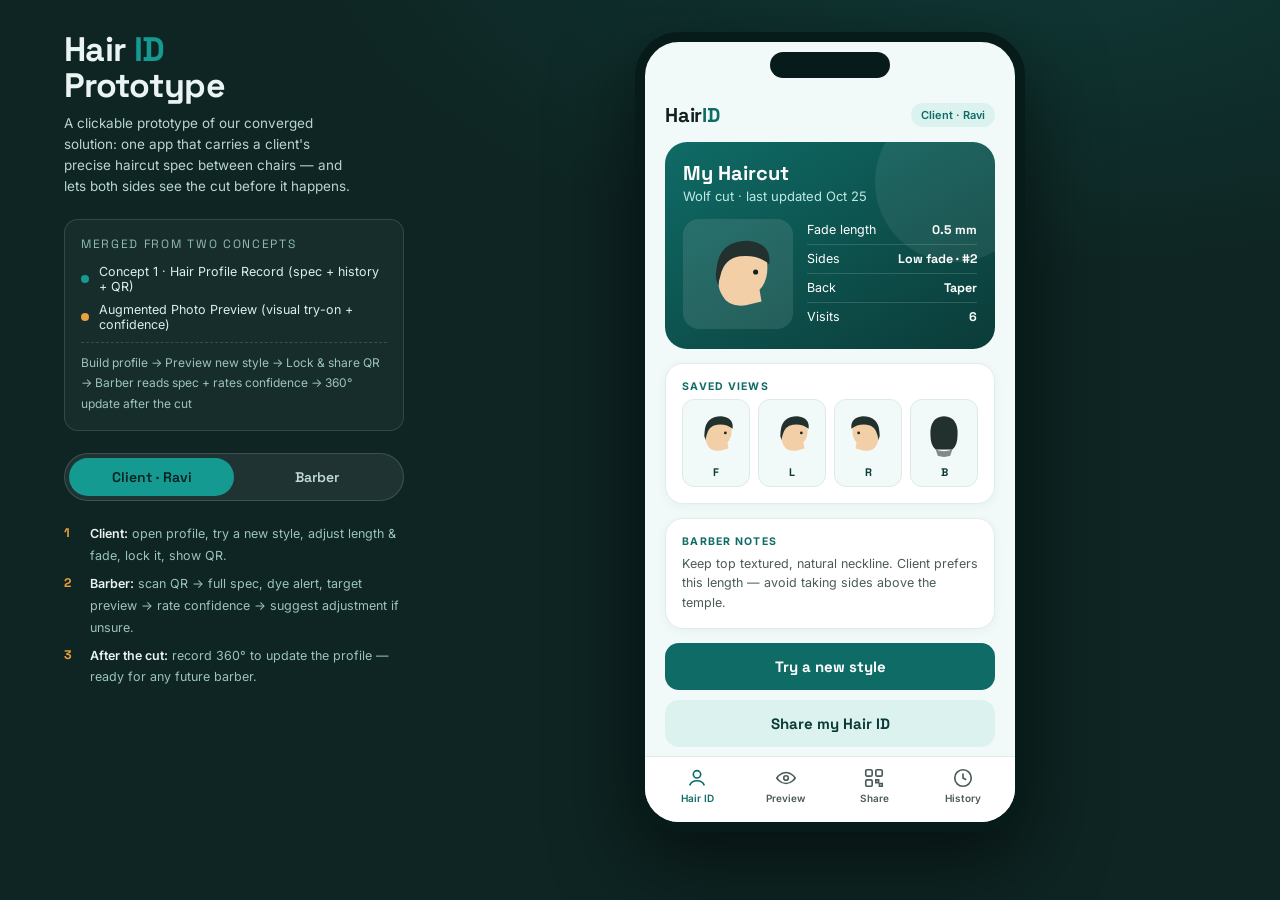
==== index.html @ 3357a139 "Rename hair-id-prototype.html to index.html" ====
<!DOCTYPE html>
<html lang="en">
<head>
<meta charset="UTF-8">
<meta name="viewport" content="width=device-width, initial-scale=1.0">
<title>Hair ID — Clickable Prototype</title>
<link rel="preconnect" href="https://fonts.googleapis.com">
<link href="https://fonts.googleapis.com/css2?family=Space+Grotesk:wght@400;500;600;700&family=Inter:wght@400;500;600;700&display=swap" rel="stylesheet">
<link rel="stylesheet" href="styles.css">
</head>
<body>
<div class="shell">

  <!-- ================= demo side panel ================= -->
  <aside class="side">
    <h1>Hair <span class="id">ID</span><br>Prototype</h1>
    <p class="sub">A clickable prototype of our converged solution: one app that carries a client's precise haircut spec between chairs — and lets both sides see the cut before it happens.</p>

    <div class="merge-map">
      <div class="mm-title">Merged from two concepts</div>
      <div class="mm-row mm-c1"><span class="mm-dot"></span>Concept 1 · Hair Profile Record (spec + history + QR)</div>
      <div class="mm-row mm-ar"><span class="mm-dot"></span>Augmented Photo Preview (visual try-on + confidence)</div>
      <div class="mm-flow">Build profile → Preview new style → Lock &amp; share QR → Barber reads spec + rates confidence → 360° update after the cut</div>
    </div>

    <div class="role-switch" role="tablist" aria-label="Choose role">
      <button id="roleClient" class="active" onclick="setRole('client')">Client · Ravi</button>
      <button id="roleBarber" onclick="setRole('barber')">Barber</button>
    </div>

    <div class="script">
      <div class="step"><span class="n">1</span><span><b>Client:</b> open profile, try a new style, adjust length &amp; fade, lock it, show QR.</span></div>
      <div class="step"><span class="n">2</span><span><b>Barber:</b> scan QR → full spec, dye alert, target preview → rate confidence → suggest adjustment if unsure.</span></div>
      <div class="step"><span class="n">3</span><span><b>After the cut:</b> record 360° to update the profile — ready for any future barber.</span></div>
    </div>
  </aside>

  <!-- ================= phone ================= -->
  <div class="phone-wrap">
    <div class="phone">
      <div class="notch"></div>
      <div class="statusbar"></div>

      <div class="screens">

        <!-- ============ CLIENT · HOME ============ -->
        <section class="screen on" id="sc-home">
          <div class="apphead"><div class="logo">Hair<span>ID</span></div><div class="who">Client · Ravi</div></div>

          <div class="hero">
            <div class="name">My Haircut</div>
            <div class="cutname">Wolf cut · last updated Oct 25</div>
            <div class="heromain">
              <div class="headbox" id="heroHead"></div>
              <div class="stats">
                <div class="stat"><span>Fade length</span><b>0.5 mm</b></div>
                <div class="stat"><span>Sides</span><b>Low fade · #2</b></div>
                <div class="stat"><span>Back</span><b>Taper</b></div>
                <div class="stat"><span>Visits</span><b>6</b></div>
              </div>
            </div>
          </div>

          <div class="card">
            <div class="eyebrow">Saved views</div>
            <div class="views" id="homeViews"></div>
          </div>

          <div class="card">
            <div class="eyebrow">Barber notes</div>
            <p class="muted">Keep top textured, natural neckline. Client prefers this length — avoid taking sides above the temple.</p>
          </div>

          <button class="btn primary" onclick="go('sc-styles')">Try a new style</button>
          <div style="height:10px"></div>
          <button class="btn ghost" onclick="go('sc-share')">Share my Hair ID</button>
        </section>

        <!-- ============ CLIENT · STYLE PICKER ============ -->
        <section class="screen" id="sc-styles">
          <div class="backline"><button onclick="go('sc-home')">‹ Back</button><span class="title">Pick a style to preview</span></div>
          <p class="muted" style="margin-bottom:12px">The preview maps the style onto your saved head profile — not a stock photo.</p>
          <div class="seg" id="catSeg" style="margin-bottom:12px">
            <button class="active" data-v="men" onclick="setCat(this)">Men's</button>
            <button data-v="women" onclick="setCat(this)">Women's</button>
          </div>
          <div class="stylegrid" id="styleGrid"></div>
          <div style="height:14px"></div>
          <button class="btn primary" onclick="go('sc-preview')">Preview on my profile</button>
        </section>

        <!-- ============ CLIENT · PREVIEW (AR concept, simulated) ============ -->
        <section class="screen" id="sc-preview">
          <div class="backline"><button onclick="go('sc-styles')">‹ Styles</button><span class="title">Preview &amp; adjust</span></div>

          <div class="previewbox">
            <div id="previewFace"></div>
            <div class="pv-label" id="pvLabel">Textured crop · top 6 cm · low fade · guard #2</div>
          </div>

          <div class="card">
            <div class="slider-row">
              <label><span id="topLabel">Top length</span> <output id="topOut">6 cm</output></label>
              <input type="range" id="topLen" min="2" max="10" value="6" step="1" oninput="updatePreview()">
            </div>
            <div class="slider-row" id="fadeRow">
              <label>Fade height</label>
              <div class="seg" id="fadeSeg">
                <button class="active" data-v="low" onclick="setFade(this)">Low</button>
                <button data-v="mid" onclick="setFade(this)">Mid</button>
                <button data-v="high" onclick="setFade(this)">High</button>
              </div>
            </div>
            <div class="slider-row" id="guardWrap" style="margin-bottom:2px">
              <label>Clipper guard (sides)</label>
              <div class="guards" id="guardRow">
                <button data-v="0.5" onclick="setGuard(this)">#0.5<small>1.5 mm</small></button>
                <button data-v="1" onclick="setGuard(this)">#1<small>3 mm</small></button>
                <button class="active" data-v="2" onclick="setGuard(this)">#2<small>6 mm</small></button>
                <button data-v="3" onclick="setGuard(this)">#3<small>10 mm</small></button>
                <button data-v="4" onclick="setGuard(this)">#4<small>13 mm</small></button>
              </div>
            </div>
            <div class="slider-row" id="layersRow" style="display:none;margin-bottom:2px">
              <label>Layering</label>
              <div class="seg" id="layerSeg">
                <button class="active" data-v="soft" onclick="setLayers(this)">Soft</button>
                <button data-v="medium" onclick="setLayers(this)">Medium</button>
                <button data-v="choppy" onclick="setLayers(this)">Choppy</button>
              </div>
            </div>
          </div>

          <button class="btn primary" onclick="lockLook()">Lock this look &amp; share</button>
        </section>

        <!-- ============ CLIENT · SHARE / QR ============ -->
        <section class="screen" id="sc-share">
          <div class="backline"><button onclick="go('sc-home')">‹ Home</button><span class="title">Share with your barber</span></div>

          <div class="qrbox">
            <div id="qrHolder"></div>
            <div class="linkpill">hairid.app/r/ravi-2049 · Copy link</div>
          </div>

          <div class="card">
            <div class="eyebrow">What the barber will see</div>
            <div class="chips" id="shareChips"></div>
          </div>

          <div class="alert">
            <div class="ic">!</div>
            <p><b>Dye history travels with the spec</b>Dark blue dye on Oct 10 — flagged automatically so any new barber sees it.</p>
          </div>

          <button class="btn ghost" onclick="setRole('barber');toast('Switched to barber view — scan the code')">Hand the phone to the barber →</button>
        </section>

        <!-- ============ CLIENT · HISTORY ============ -->
        <section class="screen" id="sc-history">
          <div class="apphead"><div class="logo">Hair<span>ID</span></div><div class="who">History</div></div>

          <div class="tl-item" id="newEntry" style="display:none">
            <div class="tl-rail"><div class="tl-dot"></div><div class="tl-line"></div></div>
            <div class="tl-card">
              <div class="tl-date">Today</div>
              <h4>Textured crop · 360° scan saved</h4>
              <p class="muted">Recorded by barber. Front / side / back captured. Spec updated to match the finished cut.</p>
            </div>
          </div>

          <div class="tl-item">
            <div class="tl-rail"><div class="tl-dot"></div><div class="tl-line"></div></div>
            <div class="tl-card">
              <div class="tl-date">Oct 25</div>
              <h4>Haircut · Wolf cut</h4>
              <p class="muted">L / R / B / F photos saved. Comment: customer prefers this length. Keep top textured.</p>
            </div>
          </div>

          <div class="tl-item">
            <div class="tl-rail"><div class="tl-dot dye"></div><div class="tl-line"></div></div>
            <div class="tl-card">
              <div class="tl-date">Oct 10</div>
              <h4>Dye · Dark blue</h4>
              <p class="muted">Note: possible stiff hair. Auto-flagged for future colour services.</p>
            </div>
          </div>

          <div class="tl-item">
            <div class="tl-rail"><div class="tl-dot"></div></div>
            <div class="tl-card">
              <div class="tl-date">Sep 12</div>
              <h4>Haircut · Low fade</h4>
              <p class="muted">Guard #1 sides, taper back, natural line.</p>
            </div>
          </div>
        </section>

        <!-- ============ BARBER · SCAN ============ -->
        <section class="screen" id="sc-scan">
          <div class="apphead"><div class="logo">Hair<span>ID</span></div><div class="who">Barber</div></div>

          <div class="scanframe">
            <div class="scan-target"><i></i><div class="scanline"></div></div>
          </div>
          <p class="muted" style="text-align:center;margin-bottom:14px">Point the camera at the client's Hair ID code.<br>No account needed — the spec opens instantly.</p>
          <button class="btn primary" onclick="go('sc-spec');toast('Ravi\'s Hair ID loaded')">Simulate scan · load Ravi's code</button>
        </section>

        <!-- ============ BARBER · CLIENT SPEC ============ -->
        <section class="screen" id="sc-spec">
          <div class="backline"><button onclick="go('sc-scan')">‹ Scan</button><span class="title">Ravi · requested look</span></div>

          <div class="alert red">
            <div class="ic">!</div>
            <p><b>Dye alert · Oct 10</b>Dark blue dye — possible stiff hair. Check condition before any colour work.</p>
          </div>

          <div class="card">
            <div class="eyebrow">Target preview · locked by client</div>
            <div style="text-align:center"><div id="barberFace"></div></div>
            <div class="pv-label" id="barberLabel" style="text-align:center"></div>
          </div>

          <div class="card">
            <div class="eyebrow">Spec sheet</div>
            <div class="chips" id="specChips"></div>
          </div>

          <div class="card">
            <div class="eyebrow">Reference views</div>
            <div class="views" id="barberViews"></div>
          </div>

          <div class="card">
            <h3>Can you replicate this?</h3>
            <div class="conf">
              <button class="hi" onclick="setConf(this,'hi')">High<small>Cut as specced</small></button>
              <button class="md" onclick="setConf(this,'md')">Medium<small>Small tweak</small></button>
              <button class="lo" onclick="setConf(this,'lo')">Low<small>Needs a rethink</small></button>
            </div>
            <div id="adjustCard" style="margin-top:12px">
              <div class="alert" style="margin-bottom:10px">
                <div class="ic">↺</div>
                <p><b>Suggest an adjustment</b><span id="adjustText">Hair density at the crown won't hold 6 cm textured — suggest 5 cm and mid fade instead.</span></p>
              </div>
              <button class="btn warn" onclick="toast('Adjusted preview sent to Ravi ✓')">Send adjusted preview to client</button>
            </div>
          </div>

          <button class="btn primary" onclick="go('sc-update')">Cut done → update profile</button>
        </section>

        <!-- ============ BARBER · 360 UPDATE ============ -->
        <section class="screen" id="sc-update">
          <div class="backline"><button onclick="go('sc-spec')">‹ Spec</button><span class="title">Update Ravi's Hair ID</span></div>

          <div class="card">
            <div class="ringwrap" id="ringwrap">
              <div class="ring">
                <svg viewBox="0 0 120 120" width="170" height="170" aria-hidden="true">
                  <circle cx="60" cy="60" r="52" fill="none" stroke="#E2ECEA" stroke-width="10"/>
                  <circle id="ringArc" cx="60" cy="60" r="52" fill="none" stroke="#159A92" stroke-width="10"
                          stroke-linecap="round" stroke-dasharray="326.7" stroke-dashoffset="326.7"/>
                </svg>
                <div class="pct"><span id="pctNum">0%</span><small id="pctLabel">Ready</small></div>
              </div>
              <p class="muted" style="text-align:center;margin-top:10px">Walk slowly around the chair.<br>Front · sides · back are captured automatically.</p>
            </div>
            <div class="success" id="scanDone">
              <div class="ok">✓</div>
              <h3>Profile updated</h3>
              <p class="muted">Textured crop · 360° views saved.<br>Every future barber can recreate this cut with minimal explanation.</p>
            </div>
          </div>

          <button class="btn primary" id="recBtn" onclick="record360()">Record 360° scan</button>
          <div style="height:10px"></div>
          <button class="btn ghost" id="finishBtn" style="display:none" onclick="finishVisit()">Finish — show client's updated history</button>
        </section>

      </div><!-- /screens -->

      <div class="toast" id="toast"></div>

      <!-- bottom nav -->
      <nav class="nav" id="navClient">
        <button class="active" data-s="sc-home" onclick="nav(this)">
          <svg viewBox="0 0 24 24" fill="none" stroke="#4A5B59" stroke-width="1.8"><circle cx="12" cy="8" r="4"/><path d="M4 20c1.5-3.5 4.5-5 8-5s6.5 1.5 8 5"/></svg>
          Hair ID</button>
        <button data-s="sc-preview" onclick="nav(this)">
          <svg viewBox="0 0 24 24" fill="none" stroke="#4A5B59" stroke-width="1.8"><path d="M2 12s3.5-6 10-6 10 6 10 6-3.5 6-10 6-10-6-10-6z"/><circle cx="12" cy="12" r="2.5"/></svg>
          Preview</button>
        <button data-s="sc-share" onclick="nav(this)">
          <svg viewBox="0 0 24 24" fill="none" stroke="#4A5B59" stroke-width="1.8"><rect x="3" y="3" width="7" height="7" rx="1.5"/><rect x="14" y="3" width="7" height="7" rx="1.5"/><rect x="3" y="14" width="7" height="7" rx="1.5"/><path d="M14 14h3v3h-3zM18 18h3v3h-3z"/></svg>
          Share</button>
        <button data-s="sc-history" onclick="nav(this)">
          <svg viewBox="0 0 24 24" fill="none" stroke="#4A5B59" stroke-width="1.8"><circle cx="12" cy="12" r="9"/><path d="M12 7v5l3.5 2"/></svg>
          History</button>
      </nav>
      <nav class="nav" id="navBarber" style="display:none">
        <button class="active" data-s="sc-scan" onclick="nav(this)">
          <svg viewBox="0 0 24 24" fill="none" stroke="#4A5B59" stroke-width="1.8"><path d="M3 8V5a2 2 0 0 1 2-2h3M16 3h3a2 2 0 0 1 2 2v3M21 16v3a2 2 0 0 1-2 2h-3M8 21H5a2 2 0 0 1-2-2v-3"/><path d="M4 12h16"/></svg>
          Scan</button>
        <button data-s="sc-spec" onclick="nav(this)">
          <svg viewBox="0 0 24 24" fill="none" stroke="#4A5B59" stroke-width="1.8"><rect x="4" y="3" width="16" height="18" rx="2"/><path d="M8 8h8M8 12h8M8 16h5"/></svg>
          Client spec</button>
        <button data-s="sc-update" onclick="nav(this)">
          <svg viewBox="0 0 24 24" fill="none" stroke="#4A5B59" stroke-width="1.8"><path d="M21 12a9 9 0 1 1-3-6.7"/><path d="M21 3v5h-5"/></svg>
          360° update</button>
      </nav>

    </div>
  </div>
</div>

<script>
/* ================= state ================= */
const state = {
  role:'client',
  cat:'men',
  style:'crop',
  topLen:6,
  fade:'low',
  guard:'2',
  layers:'soft',
  locked:false
};

const STYLES = [
  {id:'crop',   name:'Textured crop', sub:'Short + choppy top', cat:'men'},
  {id:'wolf',   name:'Wolf cut',      sub:'Current style',      cat:'men'},
  {id:'fade',   name:'Skin fade',     sub:'Tight sides',        cat:'men'},
  {id:'curtain',name:'Curtain',       sub:'Middle part',        cat:'men'},
  {id:'pixie',  name:'Pixie',         sub:'Cropped + wispy',    cat:'women'},
  {id:'bob',    name:'Chin bob',      sub:'Blunt or layered',   cat:'women', long:true, def:20},
  {id:'longlayers', name:'Long layers', sub:'Past the shoulders', cat:'women', long:true, def:34},
  {id:'bangs',  name:'Curtain bangs', sub:'Bangs + length',     cat:'women', long:true, def:32},
];
const styleDef = id => STYLES.find(s=>s.id===id);

/* ================= SVG head builders ================= */
/* front-facing face with parametric hair.
   Short styles: topLen = cm on top, fade height + clipper guard on the sides.
   Long styles:  topLen = overall length in cm, layers = hem texture. */
function faceSVG({style, topLen, fade, guard, layers='soft', size=200}){
  const def = styleDef(style);
  const isLong = !!(def && def.long);
  const HAIR = '#22302E';

  /* ---------- long styles (women's, length-based) ---------- */
  let backHair='', frontHair='', topCap='';
  if(isLong){
    // 15–45 cm → hem y 150 (chin) … 228 (past shoulders)
    const hemY = 150 + (Math.min(45,Math.max(15,topLen))-15) * (228-150)/30;
    // hem edge encodes layering
    const hem =
      layers==='choppy' ? `L132 ${hemY+12} L116 ${hemY} L100 ${hemY+16} L84 ${hemY} L68 ${hemY+12} L52 ${hemY-6}` :
      layers==='medium' ? `Q124 ${hemY+10} 100 ${hemY+16} Q76 ${hemY+10} 52 ${hemY-6}` :
                          `Q100 ${hemY+18} 52 ${hemY-6}`;
    backHair = `<path d="M52 62 Q46 28 100 24 Q154 28 148 62 L148 ${hemY-6} ${hem} Z" fill="${HAIR}"/>`;
    // face-framing strands, drawn in front of the face
    const fr = Math.min(hemY-8, 210);
    frontHair = `
      <path d="M58 60 Q46 104 50 ${fr} L68 ${fr-8} Q58 118 68 68 Z" fill="${HAIR}"/>
      <path d="M142 60 Q154 104 150 ${fr} L132 ${fr-8} Q142 118 132 68 Z" fill="${HAIR}"/>`;
    if(style==='bangs'){
      topCap = `<path d="M58 72 Q54 32 100 28 Q146 32 142 72 Q138 46 100 42 Q62 46 58 72 Z" fill="${HAIR}"/>
        <path d="M80 45 Q66 56 62 80 L74 82 Q78 62 90 49 Z" fill="${HAIR}"/>
        <path d="M120 45 Q134 56 138 80 L126 82 Q122 62 110 49 Z" fill="${HAIR}"/>`;
    }else{
      // centre part (bob, long layers)
      topCap = `<path d="M56 76 Q52 32 100 28 Q148 32 144 76 Q140 48 103 44 L100 62 L97 44 Q60 48 56 76 Z" fill="${HAIR}"/>`;
    }
  }

  /* ---------- short styles (length + fade + guard) ---------- */
  let topHair='', sideBands='';
  if(!isLong){
    const s = .45 + (Math.min(10,Math.max(2,topLen))-2) * (1.15-.45)/8;
    const fadeY = fade==='low' ? 96 : fade==='mid' ? 82 : 68;
    const guardOpacity = {'0.5':.18,'1':.3,'2':.45,'3':.6,'4':.75}[guard] ?? .45;

    if(style==='crop'){
      topHair = `<path d="M55 62 Q60 30 100 28 Q140 30 145 62 L142 70 Q133 52 100 50 Q67 52 58 70 Z" fill="${HAIR}"/>
        <path d="M62 55 l6 -12 M76 48 l4 -13 M92 45 l2 -13 M108 45 l-2 -13 M124 48 l-4 -13 M138 55 l-6 -12"
          stroke="${HAIR}" stroke-width="5" stroke-linecap="round"/>`;
    }else if(style==='wolf'){
      topHair = `<path d="M50 70 Q52 26 100 24 Q148 26 150 70 Q152 92 146 104 L138 96 Q142 66 126 52 L120 66 L112 48 L100 62 L88 48 L80 66 L74 52 Q58 66 62 96 L54 104 Q48 92 50 70 Z" fill="${HAIR}"/>`;
    }else if(style==='fade'){
      topHair = `<path d="M58 62 Q62 34 100 32 Q138 34 142 62 L140 68 Q130 52 100 50 Q70 52 60 68 Z" fill="${HAIR}"/>`;
    }else if(style==='pixie'){
      topHair = `<path d="M54 64 Q56 28 100 25 Q144 28 146 64 L143 76 Q136 48 100 45 Q64 48 57 76 Z" fill="${HAIR}"/>
        <path d="M58 74 q-6 12 -2 22 M142 74 q6 12 2 22" stroke="${HAIR}" stroke-width="4" fill="none" stroke-linecap="round"/>`;
    }else{ // curtain
      topHair = `<path d="M54 66 Q56 28 100 26 Q144 28 146 66 L143 84 Q140 56 104 50 L100 78 L96 50 Q60 56 57 84 Z" fill="${HAIR}"/>`;
    }
    sideBands = `
      <path d="M56 ${fadeY} Q56 60 70 48 L70 118 Q60 112 56 ${fadeY+8} Z" fill="${HAIR}" opacity="${guardOpacity}"/>
      <path d="M144 ${fadeY} Q144 60 130 48 L130 118 Q140 112 144 ${fadeY+8} Z" fill="${HAIR}" opacity="${guardOpacity}"/>
      <g transform="translate(100 62) scale(1 ${s.toFixed(2)}) translate(-100 -62)">${topHair}</g>`;
  }

  return `<svg viewBox="0 0 200 236" width="${size}" role="img" aria-label="Style preview">
    <ellipse cx="100" cy="222" rx="48" ry="11" fill="#DCEBE8"/>
    ${backHair}
    <path d="M78 148 Q100 162 122 148 L122 176 Q100 190 78 176 Z" fill="#E9C29B"/>
    <path d="M62 176 Q100 168 138 176 L142 212 L58 212 Z" fill="#CFE5E1"/>
    <path d="M60 92 q-10 2 -8 14 q2 10 12 10 M140 92 q10 2 8 14 q-2 10 -12 10" fill="#F2CFA6"/>
    <ellipse cx="100" cy="98" rx="44" ry="52" fill="#F2CFA6"/>
    ${sideBands}
    ${topCap}
    <circle cx="84" cy="100" r="4" fill="#122120"/>
    <circle cx="116" cy="100" r="4" fill="#122120"/>
    <path d="M92 124 Q100 130 108 124" stroke="#B77E4B" stroke-width="3" fill="none" stroke-linecap="round"/>
    <path d="M96 108 q4 6 0 8" stroke="#DBA875" stroke-width="2.5" fill="none" stroke-linecap="round"/>
    ${frontHair}
  </svg>`;
}

/* small side-view head used in thumbnails / hero */
function sideSVG(label){
  const flip = label==='R' ? 'transform="translate(100 0) scale(-1 1)"' : '';
  const back = label==='B';
  return `<svg viewBox="0 0 100 100" role="img" aria-label="${label} view">
    <g ${flip}>
    ${back
      ? `<ellipse cx="50" cy="50" rx="26" ry="30" fill="#F2CFA6"/>
         <path d="M24 52 Q22 18 50 16 Q78 18 76 52 Q76 72 66 80 L34 80 Q24 72 24 52Z" fill="#22302E"/>
         <path d="M34 80 Q50 86 66 80 L62 92 Q50 96 38 92 Z" fill="#22302E" opacity=".55"/>`
      : `<path d="M30 58 Q28 24 56 20 Q80 18 80 44 Q80 58 72 66 L74 78 L58 82 Q40 84 34 72 Q30 66 30 58Z" fill="#F2CFA6"/>
         <path d="M28 46 Q30 16 60 16 Q84 18 82 40 Q70 30 52 32 Q36 34 32 52 Q30 58 30 62 Q26 54 28 46Z" fill="#22302E"/>
         <circle cx="68" cy="48" r="2.6" fill="#122120"/>`}
    </g>
  </svg>`;
}

/* fake QR */
function qrSVG(){
  const n=21, cell=8, pad=8;
  let cells='';
  // deterministic pseudo-random
  let seed=42;
  const rnd=()=>{seed=(seed*1103515245+12345)%2147483648;return seed/2147483648};
  const finder=(x,y)=>`
    <rect x="${x}" y="${y}" width="${cell*7}" height="${cell*7}" fill="#122120"/>
    <rect x="${x+cell}" y="${y+cell}" width="${cell*5}" height="${cell*5}" fill="#fff"/>
    <rect x="${x+cell*2}" y="${y+cell*2}" width="${cell*3}" height="${cell*3}" fill="#122120"/>`;
  for(let r=0;r<n;r++)for(let c=0;c<n;c++){
    const inFinder=(r<7&&c<7)||(r<7&&c>=n-7)||(r>=n-7&&c<7);
    if(!inFinder && rnd()>.52) cells+=`<rect x="${pad+c*cell}" y="${pad+r*cell}" width="${cell}" height="${cell}" fill="#122120"/>`;
  }
  const sz=pad*2+n*cell;
  return `<svg viewBox="0 0 ${sz} ${sz}" role="img" aria-label="Hair ID QR code">
    <rect width="${sz}" height="${sz}" fill="#fff" rx="12"/>
    ${cells}
    ${finder(pad,pad)}${finder(pad+(n-7)*cell,pad)}${finder(pad,pad+(n-7)*cell)}
  </svg>`;
}

/* ================= render helpers ================= */
function styleName(){return styleDef(state.style).name}
function isLongStyle(){return !!styleDef(state.style).long}
function specText(){
  if(isLongStyle())
    return `${styleName()} · length ${state.topLen} cm · ${state.layers} layers`;
  return `${styleName()} · top ${state.topLen} cm · ${state.fade} fade · guard #${state.guard}`;
}
function specChipsHTML(){
  if(isLongStyle()) return `
    <div class="chip">${styleName()}<small>Style</small></div>
    <div class="chip">${state.topLen} cm<small>Length</small></div>
    <div class="chip">${state.layers}<small>Layers</small></div>
    <div class="chip">Face-framing<small>Front</small></div>
    <div class="chip">Blunt hem<small>Ends</small></div>
    <div class="chip amber">Check dye condition<small>Note</small></div>`;
  return `
    <div class="chip">${styleName()}<small>Style</small></div>
    <div class="chip">${state.topLen} cm<small>Top length</small></div>
    <div class="chip">${state.fade} fade<small>Sides</small></div>
    <div class="chip">#${state.guard}<small>Guard</small></div>
    <div class="chip">Taper<small>Back</small></div>
    <div class="chip amber">Keep top textured<small>Note</small></div>`;
}
function renderViews(el){
  el.innerHTML = ['F','L','R','B'].map(v=>`<div class="view">${sideSVG(v)}<b>${v}</b></div>`).join('');
}
function updatePreview(){
  state.topLen = +document.getElementById('topLen').value;
  document.getElementById('topOut').textContent = state.topLen+' cm';
  const svg = faceSVG(state);
  document.getElementById('previewFace').innerHTML = svg;
  document.getElementById('pvLabel').textContent = specText();
}
function renderBarber(){
  document.getElementById('barberFace').innerHTML = faceSVG({...state,size:150});
  document.getElementById('barberLabel').textContent = specText();
  document.getElementById('specChips').innerHTML = specChipsHTML();
  document.getElementById('adjustText').textContent = isLongStyle()
    ? `Dyed ends may look uneven at ${state.topLen} cm — suggest ${Math.max(15,state.topLen-3)} cm with ${state.layers==='soft'?'medium':state.layers} layers to remove damage.`
    : `Hair density at the crown won't hold ${state.topLen} cm textured — suggest ${Math.max(2,state.topLen-1)} cm and mid fade instead.`;
}

/* ================= navigation ================= */
function go(id){
  document.querySelectorAll('.screen').forEach(s=>s.classList.remove('on'));
  document.getElementById(id).classList.add('on');
  // sync nav highlight
  const nav = state.role==='client' ? '#navClient' : '#navBarber';
  document.querySelectorAll(nav+' button').forEach(b=>{
    b.classList.toggle('active', b.dataset.s===id);
  });
  if(id==='sc-spec') renderBarber();
  if(id==='sc-preview') updatePreview();
}
function nav(btn){ go(btn.dataset.s); }

function setRole(r){
  state.role=r;
  document.getElementById('roleClient').classList.toggle('active',r==='client');
  document.getElementById('roleBarber').classList.toggle('active',r==='barber');
  document.getElementById('navClient').style.display = r==='client'?'flex':'none';
  document.getElementById('navBarber').style.display = r==='barber'?'flex':'none';
  go(r==='client'?'sc-home':'sc-scan');
}

/* ================= interactions ================= */
function setFade(btn){
  document.querySelectorAll('#fadeSeg button').forEach(b=>b.classList.remove('active'));
  btn.classList.add('active');
  state.fade = btn.dataset.v;
  updatePreview();
}
function setGuard(btn){
  document.querySelectorAll('#guardRow button').forEach(b=>b.classList.remove('active'));
  btn.classList.add('active');
  state.guard = btn.dataset.v;
  updatePreview();
}
function setLayers(btn){
  document.querySelectorAll('#layerSeg button').forEach(b=>b.classList.remove('active'));
  btn.classList.add('active');
  state.layers = btn.dataset.v;
  updatePreview();
}
function setCat(btn){
  document.querySelectorAll('#catSeg button').forEach(b=>b.classList.remove('active'));
  btn.classList.add('active');
  state.cat = btn.dataset.v;
  // pick the first style of the new category
  state.style = STYLES.find(s=>s.cat===state.cat).id;
  renderGrid();
  applyStyleControls();
}
function renderGrid(){
  document.getElementById('styleGrid').innerHTML = STYLES
    .filter(s=>s.cat===state.cat)
    .map(s=>`
      <button class="stylecard ${s.id===state.style?'sel':''}" onclick="selectStyle('${s.id}',this)">
        ${faceSVG({style:s.id, topLen:s.long?s.def:6, fade:'low', guard:'2', layers:'soft', size:64})}
        <b>${s.name}</b><span>${s.sub}</span>
      </button>`).join('');
}
/* switch the control panel between short-cut and long-style parameters */
function applyStyleControls(){
  const def = styleDef(state.style), long = !!def.long;
  const tl = document.getElementById('topLen');
  if(long){
    tl.min=15; tl.max=45; tl.step=1;
    state.topLen = def.def; tl.value = state.topLen;
    document.getElementById('topLabel').textContent = 'Length';
  }else{
    tl.min=2; tl.max=10; tl.step=1;
    state.topLen = 6; tl.value = 6;
    document.getElementById('topLabel').textContent = 'Top length';
  }
  document.getElementById('fadeRow').style.display   = long?'none':'block';
  document.getElementById('guardWrap').style.display = long?'none':'block';
  document.getElementById('layersRow').style.display = long?'block':'none';
  updatePreview();
}
function selectStyle(id, el){
  state.style=id;
  document.querySelectorAll('.stylecard').forEach(c=>c.classList.remove('sel'));
  el.classList.add('sel');
  applyStyleControls();
}
function lockLook(){
  state.locked=true;
  document.getElementById('shareChips').innerHTML = specChipsHTML();
  go('sc-share');
  toast('Look locked · spec updated in your QR');
}
function setConf(btn,lvl){
  document.querySelectorAll('.conf button').forEach(b=>b.classList.remove('active'));
  btn.classList.add('active');
  document.getElementById('adjustCard').classList.toggle('show', lvl!=='hi');
  if(lvl==='hi') toast('Confidence: high — cut as specced');
}
function record360(){
  const btn=document.getElementById('recBtn');
  btn.disabled=true; btn.style.opacity=.55; btn.textContent='Recording…';
  const arc=document.getElementById('ringArc'), C=326.7;
  let p=0;
  const t=setInterval(()=>{
    p+=2;
    arc.style.strokeDashoffset = C*(1-p/100);
    document.getElementById('pctNum').textContent=p+'%';
    document.getElementById('pctLabel').textContent = p<34?'Front':p<67?'Sides':'Back';
    if(p>=100){
      clearInterval(t);
      document.getElementById('ringwrap').style.display='none';
      document.getElementById('scanDone').classList.add('show');
      btn.style.display='none';
      document.getElementById('finishBtn').style.display='flex';
      toast('360° saved to Ravi\'s profile');
    }
  },45);
}
function finishVisit(){
  document.getElementById('newEntry').style.display='flex';
  setRole('client');
  go('sc-history');
  toast('Ravi\'s history updated ✓');
}

/* toast */
let toastT;
function toast(msg){
  const t=document.getElementById('toast');
  t.textContent=msg; t.classList.add('show');
  clearTimeout(toastT);
  toastT=setTimeout(()=>t.classList.remove('show'),2200);
}

/* ================= init ================= */
document.getElementById('heroHead').innerHTML =
  `<svg viewBox="0 0 100 100" width="100%">${sideSVG('L').replace(/<\/?svg[^>]*>/g,'')}</svg>`;
renderViews(document.getElementById('homeViews'));
renderViews(document.getElementById('barberViews'));
document.getElementById('qrHolder').innerHTML = qrSVG();
document.getElementById('shareChips').innerHTML = specChipsHTML();
renderGrid();
updatePreview();
</script>
</body>
</html>
---- styles.css ----
:root{
  --teal-900:#0B3B38;
  --teal-700:#0F6B66;
  --teal-500:#159A92;
  --teal-100:#DCF2EE;
  --teal-050:#F1FAF8;
  --ink:#122120;
  --ink-60:#4A5B59;
  --paper:#FFFFFF;
  --amber:#E8A13D;
  --amber-deep:#B87514;
  --red:#D65745;
  --shell:#0E2523;
  --radius:18px;
  --font-display:'Space Grotesk',system-ui,sans-serif;
  --font-body:'Inter',system-ui,sans-serif;
}
*{margin:0;padding:0;box-sizing:border-box}
html,body{height:100%}
body{
  font-family:var(--font-body);
  background:
    radial-gradient(1200px 600px at 80% -10%, rgba(21,154,146,.18), transparent 60%),
    var(--shell);
  color:#EAF4F2;
  min-height:100vh;
}
button{font-family:inherit;cursor:pointer;border:none;background:none;color:inherit}

/* ---------- demo shell layout ---------- */
.shell{
  max-width:1200px;margin:0 auto;padding:32px 24px 48px;
  display:grid;grid-template-columns:340px 1fr;gap:40px;align-items:start;
}
@media(max-width:900px){
  .shell{grid-template-columns:1fr;gap:24px;padding:20px 12px 40px}
}
.side h1{
  font-family:var(--font-display);font-weight:700;font-size:34px;letter-spacing:-.02em;line-height:1.05;
}
.side h1 .id{color:var(--teal-500)}
.side .sub{margin-top:10px;font-size:13.5px;line-height:1.55;color:#B9D4D0;max-width:32ch}
.merge-map{margin-top:22px;border:1px solid rgba(255,255,255,.12);border-radius:14px;padding:16px;background:rgba(255,255,255,.04)}
.merge-map .mm-title{font-family:var(--font-display);font-size:12px;letter-spacing:.14em;text-transform:uppercase;color:#8FBBB5;margin-bottom:12px}
.mm-row{display:flex;align-items:center;gap:10px;font-size:12.5px;color:#DCEeea;margin-bottom:8px}
.mm-dot{width:8px;height:8px;border-radius:50%;flex:none}
.mm-c1 .mm-dot{background:var(--teal-500)}
.mm-ar .mm-dot{background:var(--amber)}
.mm-flow{margin-top:10px;padding-top:10px;border-top:1px dashed rgba(255,255,255,.15);font-size:12px;color:#9CC3BE;line-height:1.7}
.role-switch{margin-top:22px;display:flex;background:rgba(255,255,255,.07);border:1px solid rgba(255,255,255,.14);border-radius:999px;padding:4px}
.role-switch button{
  flex:1;padding:10px 0;border-radius:999px;font-family:var(--font-display);font-weight:600;font-size:14px;color:#BFD9D5;transition:.2s;
}
.role-switch button.active{background:var(--teal-500);color:#06201E}
.script{margin-top:22px;font-size:12.5px;color:#9CC3BE;line-height:1.75}
.script b{color:#EAF4F2;font-weight:600}
.script .step{display:flex;gap:10px;margin-bottom:6px}
.script .n{font-family:var(--font-display);color:var(--amber);font-weight:700;flex:none;width:16px}

/* ---------- phone ---------- */
.phone-wrap{display:flex;justify-content:center}
.phone{
  width:390px;max-width:100%;height:800px;background:var(--teal-050);
  border-radius:44px;border:10px solid #071C1A;
  box-shadow:0 30px 80px rgba(0,0,0,.55), inset 0 0 0 1px rgba(255,255,255,.06);
  overflow:hidden;position:relative;display:flex;flex-direction:column;color:var(--ink);
}
.notch{position:absolute;top:10px;left:50%;transform:translateX(-50%);width:120px;height:26px;background:#071C1A;border-radius:14px;z-index:60}
.statusbar{height:44px;flex:none}
.screens{flex:1;position:relative;overflow:hidden}
.screen{
  position:absolute;inset:0;overflow-y:auto;padding:10px 20px 24px;
  opacity:0;pointer-events:none;transform:translateX(14px);transition:opacity .22s ease,transform .22s ease;
  scrollbar-width:none;
}
.screen::-webkit-scrollbar{display:none}
.screen.on{opacity:1;pointer-events:auto;transform:none}

/* app header */
.apphead{display:flex;align-items:center;justify-content:space-between;padding:6px 0 14px}
.apphead .logo{font-family:var(--font-display);font-weight:700;font-size:20px;letter-spacing:-.01em}
.apphead .logo span{color:var(--teal-700)}
.apphead .who{font-size:11px;font-weight:600;color:var(--teal-700);background:var(--teal-100);padding:5px 10px;border-radius:999px}
.backline{display:flex;align-items:center;gap:8px;padding:4px 0 12px}
.backline button{font-size:13px;font-weight:600;color:var(--teal-700);display:flex;align-items:center;gap:4px}
.backline .title{font-family:var(--font-display);font-weight:700;font-size:17px}

/* cards & general */
.card{background:var(--paper);border:1px solid #E2ECEA;border-radius:var(--radius);padding:16px;margin-bottom:14px;box-shadow:0 2px 10px rgba(11,59,56,.05)}
.card h3{font-family:var(--font-display);font-size:15px;font-weight:700;margin-bottom:10px}
.eyebrow{font-size:10.5px;font-weight:700;letter-spacing:.12em;text-transform:uppercase;color:var(--teal-700);margin-bottom:6px}
.muted{color:var(--ink-60);font-size:12.5px;line-height:1.55}
.btn{
  display:flex;align-items:center;justify-content:center;gap:8px;width:100%;
  padding:14px;border-radius:14px;font-family:var(--font-display);font-weight:700;font-size:15px;transition:.15s;
}
.btn.primary{background:var(--teal-700);color:#fff}
.btn.primary:active{transform:scale(.98)}
.btn.ghost{background:var(--teal-100);color:var(--teal-900)}
.btn.warn{background:var(--amber);color:#3A2604}
.btn-row{display:flex;gap:10px}
.btn-row .btn{flex:1}

/* guard chips — signature element */
.chips{display:flex;flex-wrap:wrap;gap:8px}
.chip{
  position:relative;background:var(--teal-900);color:#DFF6F2;border-radius:8px;
  padding:7px 12px 7px 16px;font-family:var(--font-display);font-weight:600;font-size:12.5px;line-height:1.2;
}
.chip::before{
  content:"";position:absolute;left:6px;top:6px;bottom:6px;width:3px;border-radius:2px;background:var(--teal-500);
}
.chip small{display:block;font-family:var(--font-body);font-weight:500;font-size:9.5px;color:#9FD8D1;letter-spacing:.06em;text-transform:uppercase}
.chip.amber{background:#3A2A0C}
.chip.amber::before{background:var(--amber)}
.chip.amber small{color:#F0CE93}

/* view thumbs F/L/R/B */
.views{display:grid;grid-template-columns:repeat(4,1fr);gap:8px}
.view{
  background:var(--teal-050);border:1px solid #DCEBE8;border-radius:12px;padding:8px 4px 6px;text-align:center;
}
.view svg{width:100%;height:52px;display:block}
.view b{font-family:var(--font-display);font-size:11px;color:var(--teal-900)}

/* profile hero */
.hero{
  background:linear-gradient(150deg,var(--teal-700),var(--teal-900));color:#fff;
  border-radius:22px;padding:18px;margin-bottom:14px;position:relative;overflow:hidden;
}
.hero::after{content:"";position:absolute;right:-40px;top:-40px;width:160px;height:160px;border-radius:50%;background:rgba(255,255,255,.07)}
.hero .name{font-family:var(--font-display);font-weight:700;font-size:20px}
.hero .cutname{font-size:13px;color:#BFE9E3;margin-top:2px}
.hero .heromain{display:flex;gap:14px;margin-top:12px;align-items:center}
.hero .headbox{width:110px;flex:none;background:rgba(255,255,255,.1);border-radius:16px;padding:6px}
.hero .headbox svg{width:100%;display:block}
.hero .stats{flex:1}
.hero .stat{display:flex;justify-content:space-between;font-size:12.5px;padding:6px 0;border-bottom:1px solid rgba(255,255,255,.14)}
.hero .stat:last-child{border-bottom:none}
.hero .stat b{font-family:var(--font-display)}

/* history */
.tl-item{display:flex;gap:12px;margin-bottom:14px}
.tl-rail{display:flex;flex-direction:column;align-items:center;flex:none;width:14px}
.tl-dot{width:12px;height:12px;border-radius:50%;background:var(--teal-500);flex:none;margin-top:4px}
.tl-dot.dye{background:var(--amber)}
.tl-line{width:2px;flex:1;background:#D6E7E4;margin-top:4px}
.tl-card{flex:1;background:var(--paper);border:1px solid #E2ECEA;border-radius:14px;padding:12px 14px}
.tl-date{font-size:10.5px;font-weight:700;letter-spacing:.08em;color:var(--teal-700);text-transform:uppercase}
.tl-card h4{font-family:var(--font-display);font-size:14px;margin:3px 0 4px}
.alert{
  display:flex;gap:10px;background:#FFF4E3;border:1px solid #F2D9AC;border-radius:14px;padding:12px;margin-bottom:14px;
}
.alert.red{background:#FDECEA;border-color:#F2C3BC}
.alert .ic{flex:none;width:26px;height:26px;border-radius:8px;background:var(--amber);color:#fff;display:flex;align-items:center;justify-content:center;font-weight:800;font-size:14px}
.alert.red .ic{background:var(--red)}
.alert p{font-size:12px;line-height:1.5;color:#5C4A20}
.alert.red p{color:#6E3129}
.alert b{display:block;font-size:12.5px}

/* styles grid */
.stylegrid{display:grid;grid-template-columns:1fr 1fr;gap:10px}
.stylecard{background:var(--paper);border:2px solid #E2ECEA;border-radius:16px;padding:12px 10px 10px;text-align:center;transition:.15s}
.stylecard svg{width:64px;height:64px}
.stylecard b{display:block;font-family:var(--font-display);font-size:13px;margin-top:4px}
.stylecard span{font-size:10.5px;color:var(--ink-60)}
.stylecard.sel{border-color:var(--teal-700);background:var(--teal-050)}

/* preview */
.previewbox{background:var(--paper);border:1px solid #E2ECEA;border-radius:20px;padding:14px;text-align:center;margin-bottom:14px}
.previewbox svg{width:200px;max-width:70%}
.pv-label{font-size:11px;color:var(--ink-60);margin-top:4px}
.slider-row{margin-bottom:14px}
.slider-row label{display:flex;justify-content:space-between;font-size:12.5px;font-weight:600;margin-bottom:6px}
.slider-row label output{font-family:var(--font-display);color:var(--teal-700)}
input[type=range]{width:100%;accent-color:var(--teal-700);height:26px}
.seg{display:flex;background:var(--teal-100);border-radius:12px;padding:4px;gap:4px}
.seg button{flex:1;padding:9px 0;border-radius:9px;font-family:var(--font-display);font-weight:600;font-size:12.5px;color:var(--teal-900)}
.seg button.active{background:var(--teal-700);color:#fff}
.guards{display:flex;gap:6px}
.guards button{
  flex:1;padding:8px 0;border-radius:10px;background:var(--teal-050);border:1.5px solid #D8E9E6;
  font-family:var(--font-display);font-weight:700;font-size:12.5px;color:var(--teal-900)
}
.guards button.active{background:var(--teal-900);border-color:var(--teal-900);color:#DFF6F2}
.guards button small{display:block;font-size:8.5px;font-weight:500;color:inherit;opacity:.7}

/* share / QR */
.qrbox{background:var(--paper);border:1px solid #E2ECEA;border-radius:20px;padding:20px;text-align:center;margin-bottom:14px}
.qrbox svg{width:180px;height:180px}
.linkpill{
  margin:10px auto 0;display:inline-flex;align-items:center;gap:8px;background:var(--teal-050);
  border:1px dashed var(--teal-500);border-radius:999px;padding:8px 14px;font-size:12px;color:var(--teal-900);font-weight:600
}

/* barber scan */
.scanframe{
  background:#0A1B1A;border-radius:20px;height:320px;position:relative;overflow:hidden;margin-bottom:14px;
  display:flex;align-items:center;justify-content:center;
}
.scan-target{width:180px;height:180px;position:relative}
.scan-target::before,.scan-target::after,
.scan-target i::before,.scan-target i::after{
  content:"";position:absolute;width:34px;height:34px;border:3px solid var(--teal-500);
}
.scan-target::before{top:0;left:0;border-right:none;border-bottom:none;border-radius:8px 0 0 0}
.scan-target::after{top:0;right:0;border-left:none;border-bottom:none;border-radius:0 8px 0 0}
.scan-target i::before{bottom:0;left:0;border-right:none;border-top:none;border-radius:0 0 0 8px}
.scan-target i::after{bottom:0;right:0;border-left:none;border-top:none;border-radius:0 0 8px 0}
.scanline{position:absolute;left:8%;right:8%;height:2px;background:var(--teal-500);box-shadow:0 0 12px var(--teal-500);animation:scan 2.2s ease-in-out infinite}
@keyframes scan{0%,100%{top:18%}50%{top:80%}}
@media (prefers-reduced-motion:reduce){.scanline{animation:none;top:50%}}

/* confidence */
.conf{display:flex;gap:8px}
.conf button{
  flex:1;padding:12px 4px;border-radius:14px;border:2px solid #E2ECEA;background:var(--paper);
  font-family:var(--font-display);font-weight:700;font-size:13px;color:var(--ink)
}
.conf button small{display:block;font-family:var(--font-body);font-weight:500;font-size:10px;color:var(--ink-60);margin-top:2px}
.conf button.active.hi{border-color:var(--teal-500);background:var(--teal-050)}
.conf button.active.md{border-color:var(--amber);background:#FFF7E8}
.conf button.active.lo{border-color:var(--red);background:#FDECEA}
#adjustCard{display:none}
#adjustCard.show{display:block}

/* 360 update */
.ringwrap{display:flex;flex-direction:column;align-items:center;padding:10px 0 4px}
.ring{position:relative;width:170px;height:170px}
.ring svg{transform:rotate(-90deg)}
.ring .pct{
  position:absolute;inset:0;display:flex;flex-direction:column;align-items:center;justify-content:center;
  font-family:var(--font-display);font-weight:700;font-size:30px;color:var(--teal-900)
}
.ring .pct small{font-size:10.5px;font-weight:600;color:var(--ink-60);letter-spacing:.1em;text-transform:uppercase}
.success{display:none;text-align:center;padding:8px 0}
.success.show{display:block}
.success .ok{
  width:64px;height:64px;border-radius:50%;background:var(--teal-500);color:#fff;font-size:30px;
  display:flex;align-items:center;justify-content:center;margin:0 auto 10px
}

/* bottom nav */
.nav{
  flex:none;background:var(--paper);border-top:1px solid #E2ECEA;display:flex;padding:10px 8px 18px;
}
.nav button{
  flex:1;display:flex;flex-direction:column;align-items:center;gap:3px;
  font-size:10px;font-weight:600;color:var(--ink-60);
}
.nav button svg{width:22px;height:22px}
.nav button.active{color:var(--teal-700)}
.nav button.active svg *{stroke:var(--teal-700)}

/* toast */
.toast{
  position:absolute;left:50%;bottom:96px;transform:translateX(-50%) translateY(20px);
  background:var(--teal-900);color:#DFF6F2;font-size:12.5px;font-weight:600;
  padding:10px 18px;border-radius:999px;opacity:0;transition:.25s;pointer-events:none;z-index:80;white-space:nowrap
}
.toast.show{opacity:1;transform:translateX(-50%) translateY(0)}
:focus-visible{outline:3px solid var(--amber);outline-offset:2px;border-radius:6px}
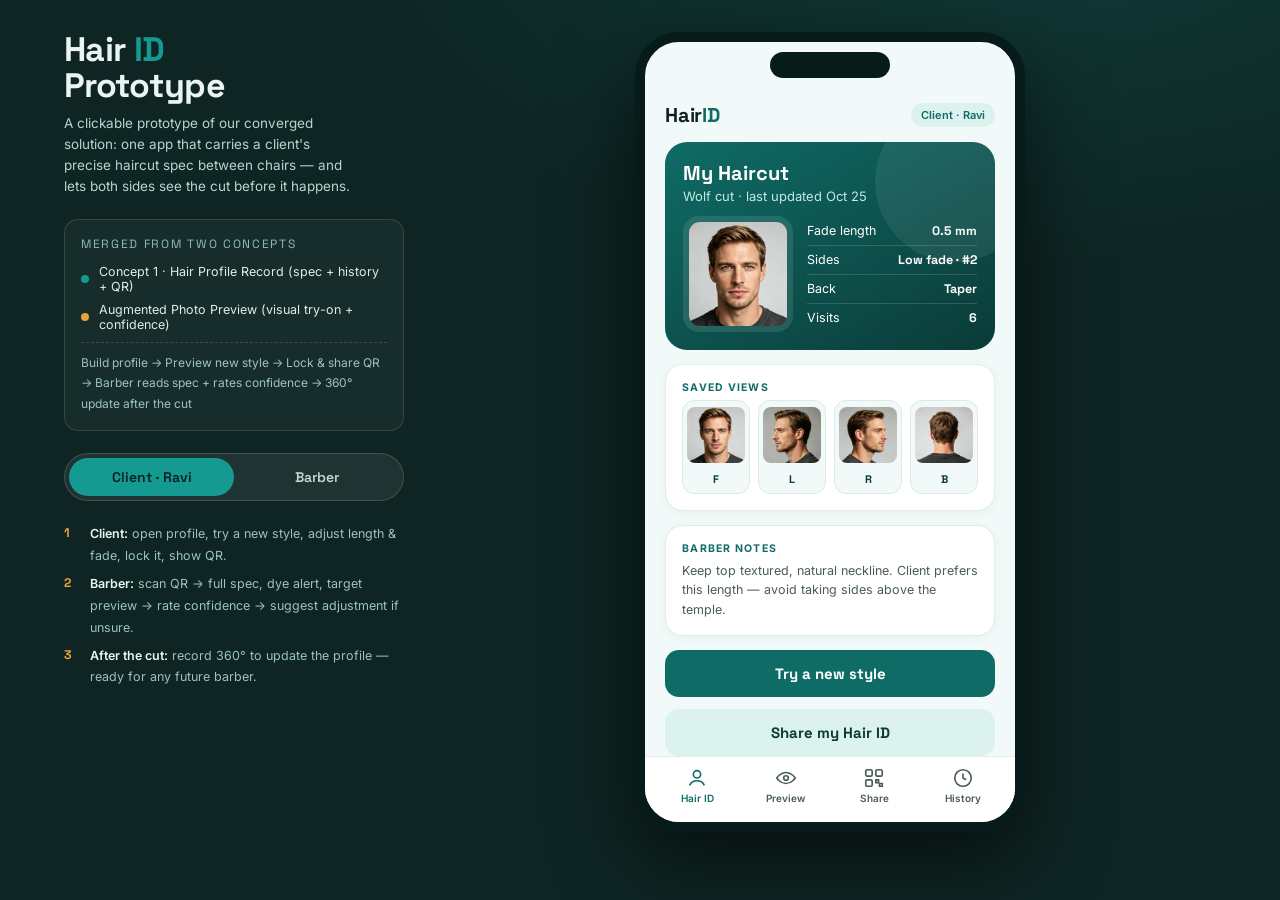
==== commit 718a82dc: "Add files via upload" ====
--- a/index.html
+++ b/index.html
@@ -6,7 +6,7 @@
 <title>Hair ID — Clickable Prototype</title>
 <link rel="preconnect" href="https://fonts.googleapis.com">
 <link href="https://fonts.googleapis.com/css2?family=Space+Grotesk:wght@400;500;600;700&family=Inter:wght@400;500;600;700&display=swap" rel="stylesheet">
-<link rel="stylesheet" href="styles.css">
+<link rel="stylesheet" href="style.css">
 </head>
 <body>
 <div class="shell">
@@ -71,67 +71,108 @@
             <p class="muted">Keep top textured, natural neckline. Client prefers this length — avoid taking sides above the temple.</p>
           </div>
 
-          <button class="btn primary" onclick="go('sc-styles')">Try a new style</button>
-          <div style="height:10px"></div>
+          <button class="btn primary" onclick="go('sc-capture')">Try a new style</button>
+          <div style="height:12px"></div>
           <button class="btn ghost" onclick="go('sc-share')">Share my Hair ID</button>
         </section>
 
-        <!-- ============ CLIENT · STYLE PICKER ============ -->
+        <!-- ============ CLIENT · CAPTURE CURRENT HAIR ============ -->
+        <section class="screen" id="sc-capture">
+          <div class="backline"><button onclick="go('sc-home')">‹ Home</button><span class="title">Photo of your hair now</span></div>
+          <p class="muted" style="margin-bottom:14px">Take a quick photo of your current hair. The app reads your hair length so it can tell you which styles you can get right now — and which need more length first.</p>
+
+          <div class="photoframe" id="photoframe">
+            <span class="corner tl"></span><span class="corner tr"></span><span class="corner bl"></span><span class="corner br"></span>
+            <div class="frameguide"></div>
+            <svg class="ghost" viewBox="0 0 100 100" aria-hidden="true"><circle cx="50" cy="40" r="20" fill="none" stroke="#9FD8D1" stroke-width="3"/><path d="M22 88 Q50 62 78 88" fill="none" stroke="#9FD8D1" stroke-width="3"/></svg>
+            <div class="hint">Center your head in the frame</div>
+          </div>
+
+          <div class="photoresult" id="photoresult" style="display:none">
+            <div class="pill"><b id="curLenNum">8</b><small>CM NOW</small></div>
+            <div class="rtext">
+              <b>Current hair read</b>
+              <p id="curLenText">Your hair is about 8 cm right now. We'll use this to flag styles that need more length.</p>
+            </div>
+          </div>
+
+          <div class="card" id="curLenAdjust" style="display:none">
+            <div class="slider-row" style="margin-bottom:0">
+              <label>Current hair length <output id="curLenOut">8 cm</output></label>
+              <div class="rangewrap">
+                <input type="range" id="curLenSlider" min="1" max="45" value="8" step="1" oninput="setCurrentLen(this.value)">
+                <div class="range-legend"><span>1 cm</span><span class="cur">drag to adjust the reading</span><span>45 cm</span></div>
+              </div>
+            </div>
+          </div>
+
+          <button class="btn primary" id="captureBtn" onclick="capturePhoto()">Take photo</button>
+          <div id="captureNext" style="display:none">
+            <div style="height:12px"></div>
+            <button class="btn ghost" onclick="go('sc-styles')">Continue to styles</button>
+          </div>
+        </section>
+
+        <!-- ============ CLIENT · STYLE PICKER (browsable cards) ============ -->
         <section class="screen" id="sc-styles">
-          <div class="backline"><button onclick="go('sc-home')">‹ Back</button><span class="title">Pick a style to preview</span></div>
-          <p class="muted" style="margin-bottom:12px">The preview maps the style onto your saved head profile — not a stock photo.</p>
-          <div class="seg" id="catSeg" style="margin-bottom:12px">
+          <div class="backline"><button onclick="go('sc-capture')">‹ Back</button><span class="title">Recommended styles</span></div>
+          <p class="muted" style="margin-bottom:14px">Based on your hair length (<b id="curLenInline">8 cm</b>), here's what you can get. Tap a style to lock it in.</p>
+          <div class="seg" id="catSeg" style="margin-bottom:16px">
             <button class="active" data-v="men" onclick="setCat(this)">Men's</button>
             <button data-v="women" onclick="setCat(this)">Women's</button>
           </div>
-          <div class="stylegrid" id="styleGrid"></div>
-          <div style="height:14px"></div>
-          <button class="btn primary" onclick="go('sc-preview')">Preview on my profile</button>
+          <div class="stylecards" id="styleGrid"></div>
         </section>
 
-        <!-- ============ CLIENT · PREVIEW (AR concept, simulated) ============ -->
+        <!-- ============ CLIENT · HAIRSTYLE DETAIL ============ -->
+        <section class="screen" id="sc-detail">
+          <div class="backline"><button onclick="go('sc-styles')">‹ Styles</button><span class="title" id="detailTitle">Textured Crop</span></div>
+          
+          <p class="muted" style="margin-bottom:16px" id="detailDesc">Classic textured crop for a modern, clean look.</p>
+          
+          <div class="detailgrid">
+            <div class="detailview">
+              <img id="detailF" style="width:100%;border-radius:12px;aspect-ratio:1" src="" alt="Front">
+              <p style="text-align:center;margin-top:6px;font-size:11px;color:var(--ink-60)">Front</p>
+            </div>
+            <div class="detailview">
+              <img id="detailL" style="width:100%;border-radius:12px;aspect-ratio:1" src="" alt="Left">
+              <p style="text-align:center;margin-top:6px;font-size:11px;color:var(--ink-60)">Left</p>
+            </div>
+            <div class="detailview">
+              <img id="detailR" style="width:100%;border-radius:12px;aspect-ratio:1" src="" alt="Right">
+              <p style="text-align:center;margin-top:6px;font-size:11px;color:var(--ink-60)">Right</p>
+            </div>
+            <div class="detailview">
+              <img id="detailB" style="width:100%;border-radius:12px;aspect-ratio:1" src="" alt="Back">
+              <p style="text-align:center;margin-top:6px;font-size:11px;color:var(--ink-60)">Back</p>
+            </div>
+          </div>
+          
+          <div style="height:20px"></div>
+          <button class="btn primary" onclick="confirmStyle()">Confirm & share with barber</button>
+        </section>
+
+        <!-- ============ CLIENT · PREVIEW ============ -->
         <section class="screen" id="sc-preview">
-          <div class="backline"><button onclick="go('sc-styles')">‹ Styles</button><span class="title">Preview &amp; adjust</span></div>
-
-          <div class="previewbox">
-            <div id="previewFace"></div>
-            <div class="pv-label" id="pvLabel">Textured crop · top 6 cm · low fade · guard #2</div>
-          </div>
-
+          <div class="backline"><button onclick="go('sc-styles')">‹ Styles</button><span class="title">Preview your new look</span></div>
+          
+          <div class="realframe">
+            <div class="photo"><img class="headphoto" id="previewPhoto" src="" alt="Your hair"></div>
+            <div class="styleover" id="previewStyleSvg"></div>
+            <div class="tag" id="styleTag">Textured Crop</div>
+          </div>
+          
+          <p class="muted" style="margin-bottom:14px">This is how the style looks on your hair type and length. Ready to lock this in and share with your barber?</p>
+          
           <div class="card">
-            <div class="slider-row">
-              <label><span id="topLabel">Top length</span> <output id="topOut">6 cm</output></label>
-              <input type="range" id="topLen" min="2" max="10" value="6" step="1" oninput="updatePreview()">
-            </div>
-            <div class="slider-row" id="fadeRow">
-              <label>Fade height</label>
-              <div class="seg" id="fadeSeg">
-                <button class="active" data-v="low" onclick="setFade(this)">Low</button>
-                <button data-v="mid" onclick="setFade(this)">Mid</button>
-                <button data-v="high" onclick="setFade(this)">High</button>
-              </div>
-            </div>
-            <div class="slider-row" id="guardWrap" style="margin-bottom:2px">
-              <label>Clipper guard (sides)</label>
-              <div class="guards" id="guardRow">
-                <button data-v="0.5" onclick="setGuard(this)">#0.5<small>1.5 mm</small></button>
-                <button data-v="1" onclick="setGuard(this)">#1<small>3 mm</small></button>
-                <button class="active" data-v="2" onclick="setGuard(this)">#2<small>6 mm</small></button>
-                <button data-v="3" onclick="setGuard(this)">#3<small>10 mm</small></button>
-                <button data-v="4" onclick="setGuard(this)">#4<small>13 mm</small></button>
-              </div>
-            </div>
-            <div class="slider-row" id="layersRow" style="display:none;margin-bottom:2px">
-              <label>Layering</label>
-              <div class="seg" id="layerSeg">
-                <button class="active" data-v="soft" onclick="setLayers(this)">Soft</button>
-                <button data-v="medium" onclick="setLayers(this)">Medium</button>
-                <button data-v="choppy" onclick="setLayers(this)">Choppy</button>
-              </div>
-            </div>
-          </div>
-
-          <button class="btn primary" onclick="lockLook()">Lock this look &amp; share</button>
+            <div class="eyebrow">Estimated parameters</div>
+            <div class="chips" id="previewChips"></div>
+          </div>
+          
+          <button class="btn primary" onclick="go('sc-share')">Lock in & share QR code</button>
+          <div style="height:10px"></div>
+          <button class="btn ghost" onclick="go('sc-styles')">Try another style</button>
         </section>
 
         <!-- ============ CLIENT · SHARE / QR ============ -->
@@ -256,23 +297,25 @@
         <section class="screen" id="sc-update">
           <div class="backline"><button onclick="go('sc-spec')">‹ Spec</button><span class="title">Update Ravi's Hair ID</span></div>
 
-          <div class="card">
-            <div class="ringwrap" id="ringwrap">
-              <div class="ring">
-                <svg viewBox="0 0 120 120" width="170" height="170" aria-hidden="true">
-                  <circle cx="60" cy="60" r="52" fill="none" stroke="#E2ECEA" stroke-width="10"/>
-                  <circle id="ringArc" cx="60" cy="60" r="52" fill="none" stroke="#159A92" stroke-width="10"
-                          stroke-linecap="round" stroke-dasharray="326.7" stroke-dashoffset="326.7"/>
-                </svg>
-                <div class="pct"><span id="pctNum">0%</span><small id="pctLabel">Ready</small></div>
-              </div>
-              <p class="muted" style="text-align:center;margin-top:10px">Walk slowly around the chair.<br>Front · sides · back are captured automatically.</p>
-            </div>
-            <div class="success" id="scanDone">
-              <div class="ok">✓</div>
-              <h3>Profile updated</h3>
-              <p class="muted">Textured crop · 360° views saved.<br>Every future barber can recreate this cut with minimal explanation.</p>
-            </div>
+          <div class="scanframe" id="scanframe">
+            <span class="corner tl"></span><span class="corner tr"></span><span class="corner bl"></span><span class="corner br"></span>
+            <img class="scanphoto" id="scanPhoto" src="" alt="">
+            <div class="scanring" id="scanring">
+              <svg viewBox="0 0 120 120" width="104" height="104" aria-hidden="true">
+                <circle cx="60" cy="60" r="52" fill="none" stroke="rgba(255,255,255,.28)" stroke-width="7"/>
+                <circle id="ringArc" cx="60" cy="60" r="52" fill="none" stroke="#3FE0CC" stroke-width="7"
+                        stroke-linecap="round" stroke-dasharray="326.7" stroke-dashoffset="326.7"/>
+              </svg>
+              <div class="pct"><span id="pctNum">0%</span><small id="pctLabel">Ready</small></div>
+            </div>
+            <div class="scanhint" id="scanHint">Walk slowly around the chair — front, sides &amp; back are captured automatically</div>
+          </div>
+
+          <div class="card success" id="scanDone">
+            <div class="ok">✓</div>
+            <h3>Profile updated</h3>
+            <p class="muted" id="scanDoneText">360° views saved.<br>Every future barber can recreate this cut with minimal explanation.</p>
+            <div class="views" id="scanViews"></div>
           </div>
 
           <button class="btn primary" id="recBtn" onclick="record360()">Record 360° scan</button>
@@ -316,6 +359,9 @@
 </div>
 
 <script>
+/* ===== embedded head photos (base64, no external files needed) ===== */
+const PHOTOS = {"Male/F": "/9j/4AAQSkZJRgABAQAAAQABAAD/2wBDAAkGBwgHBgkIBwgKCgkLDRYPDQwMDRsUFRAWIB0iIiAdHx8kKDQsJCYxJx8fLT0tMTU3Ojo6Iys/RD84QzQ5Ojf/2wBDAQoKCg0MDRoPDxo3JR8lNzc3Nzc3Nzc3Nzc3Nzc3Nzc3Nzc3Nzc3Nzc3Nzc3Nzc3Nzc3Nzc3Nzc3Nzc3Nzc3Nzf/wAARCAFAAUADASIAAhEBAxEB/8QAHAAAAQUBAQEAAAAAAAAAAAAAAQACBAUGAwcI/8QAQxAAAQQBAgQEAwYEBAMHBQAAAQACAxEEBSEGEjFBEyJRYTJxgQcUUpGhsSNCwdEVJDPwYnLhFiVDU2OS8URzgqKy/8QAGQEBAAMBAQAAAAAAAAAAAAAAAAECAwQF/8QAJREBAQACAgICAwACAwAAAAAAAAECEQMhEjEEQSIyURNhIzOB/9oADAMBAAIRAxEAPwDb0lSfSVIg2kk6kqUAAJyQCKkBGkgnUgG6VIhFA0IpIogEqRRCJNpKk9cn5EDTTpogfQvCjZo5EBV2Tr2k4p/zGfAw+hdZVNqHHekQtP3eczOB/kFfuQoueMWmFrVj1RXnWRx298gdhmZt93Ma5p+aOHxvmvkueB7ANjWO6v0Kp/li3+LJ6IQhSzGNxS6SLmDI5T2APKT+f9lLZxNG74sSUEdeVzT+hopObCl4c4vgElSf9p9PDuSfxsZ3bxoy0H69CrOHMila14ka6N/wyNPlKvM5fSlxs9u5QTiElZBhSTkEASTkKQBJGkkDSgnkIIBSFJySBlIUnlBA2kqT6SQMCNJBFA1IBOARAUAAJUnUjSkNARRpJAqQRSQBJFMlkZDG6SRwaxotzidgEDneVpNtFd3GgsjrvHGJpEphEkWTKNi2JpoH0slZvjfi7PnjMeD/AJXFeCI3vFyTD8TW9m+5Xn8MYJfNlTuc8gk26z/8rHLP+NccP63eqfaLqU7S3GjxYmH1YXH91l83VsvNcZMjHjfIehigAv8ARVRyAK8FjWEnuCT+asMefILaaXOeevlAH0Kzu/tpJJ6cjmZrP/pJSw9QWE3/AGRGS5x88Lw2/wDy6IU1r2MoZULqPcO/6qxx2wStPhtc89mh7WX+arbF9VCxIoZGXHHKW97jr+yt9OxhGB93nlh3+HnLfyB2+i4uwHzM82l5ZPYutw+hBVNkPZgTuDmPhF9HsND86VdW+kzU9trNj6kxjXsyY5mHa3NN/UdfqLUQ5WXC4M1HAL4jsHtdzBw9nf0P6KHovEmPGGwy5Hh38LngljvY3uP1C2eLNi58Zha9kOS4eVjt2S/Ktj9N/ZZ22e4vrfqsnm4U8uC/P4e1OUxR/wCrBI82z1DmnpSqYNR17TKmbE5rXfH4QHK4e7fhd+hW3iw5oMzx8IthzG+WWCUjklHpzetdL6hZvifh/JhL8/Qy7HBPO/EJ5RXcNPTr2P09r42WqZRo+GePWTRcuczmjj2kewHmhHq4H+X37d1uYZ4siJssEjZI3Cw5psEL56/xDLxstsr4JocmtpWsqxuKcFa4fGmTp2QJYcZ8Dhu9rXVG/[base64]/qSo084kc7ms2d+U0B7LOS76a7Shk4uMT4JLXerRzO/PskdUjkoOklHuQD+yhxDCeQHF8bvXqFZY+gjLF472l1XXqPVTZj9olyvoYHDIcBj5jS/8DxV/QqfBE6KZseXDJC49HRNsH/8AHv8ARV2XoOXjMt8TaG9tPT6LvofEcunuOLqUYycMmiyTct9weyrcNz8Vpnq9tlo4lbGJMXMDou72O5o/qDu0+xWpEEc8DWari87HimOLRIxx9Aex9j9Fls/SMPIxG6voee6Alo5pRuWf/cA+Ju+5INfJRMHizUNFyTg6wxsD3ii4jmhlHZ3y9a/cb4eFveLbyk9na9wxpc8E02iMZLyWXsxn1Iwj1jO6yeDq+TprvCc/xGNPQmiPYg7graatjQ8RRvztEmOJrmL8cIfvIB25h8XqD9FicnUYtV549XhbFnN2+8tHKSR+Mf1W+H5Y6vbHL8b09J0ziKDXsLw3SCPMYy4sgncV6+o9fzXDD4n8CabT9bgAkZ8bK2/5m+1b/wB15jp2TNp2bQcQWGy0/wC+4Wh1WZup47CDy5uMLhkvd8dXR+V/[base64]/LZI+oK27l2x1uafRjXh4269weyKyXCfF8WsCODLa1mcNgWA08d9uy145XtDmkEHuFpLLOmdlnsxKkSElKoBJGkkSagU6kqRBqSKCBJJUjSAIJyFKEgikkgKSCKkJFBJEEVC1iePH0zJlmoRsjJdewqvVTSa7Lx/wC0riOXUtVfpGPJy4mP/rcp+J3f8lXLLUWxm6xeuaj99zTL1IHKzbYD5KJit53OdO5zGMFnfcLnLJyuc2NvJ2Lz1/NOjdG3H5BbiTbj+qy+m325zzPleWtFADZoXJsAIp8gaetDdPMwHla0AHsDV/NTMOIvdYhaK/RTvxhJ5UyHS2yttrjfurfSQNHka6WaN8V7xPf092nsU/Dz8PGe1skgDvQjY/[base64]/wh/M0cnM070lym9pmF1pT40mXpuUySGU2B5ZG/v8A79121YDVZPvTWBkxFvrofdaNuhyeHGIm2JNqPqu8XDsjDXLfIN9uqeXezw60whhkcyiPOwUCfwlSgZf4ZZs9nLX6/wBCtDJoMolIex5JN01vVd/8DlihtrKkd1I7BLmnHjZp+O7xxKwV3+n/AE6KdiZk+PmOcx7mNIPQ+9rQYehycjY5I3UNwa7JmoaE6El0bD9RRWdy20mFjP5pxcoMfkRs+8Em5GCr36+hVYwQ4oe5lnsDXVWGRiSNIjLRV9XDqV0dH4UJ/wAq14oBz+hrsLC0xy6Y5Y9m6RmujyI3sLo3t+F7TRBHy9CvceD9cZrmmCWQBuXGeScdyex+q8BiiLJfO1+4L433XT/dUtLw1r0ukalBlw81PHK9oPxgdWketfsrzLxrO4+Ue7EJUueJkx5mNFkQODo5WhzT6grquhzhSRCcggagnEIIBSFJySIABKk6kqQc0kaQKJBJK0UCSRSpAEkaQO26DO8c6rk6VoE0uFQyJP4bCf5bG5HyC8ElyPCkDi4uc4/xHWd/[base64]/KtPGRlI9CD62AHoFOj4eBjcA3etu60MMLWu6bKxgiAr9kltRdRT6ZojWQs8UWB0bXT6qxGm4/[base64]/8AcLafelm8nFkxGPYBYjlDg8d2keVwXoOZqLHtdj5cbTR232DhvsfQ9vRVuo4UU3NKzzR3yn3Dtxf1v81pjkwyxbT7Pcg5HDsRvZpot/Ce9e3dadee/ZtLNh6jmaa8EwFjZY77divRKXXx3eLk5JrI1JIhKldmCFJySBiSckgARSpFAxNKKRRJlIhKkkBRQSCAoFFJEPEftayS7iQw47QSyMeIe19h+Swbw4nzO5R6r0/7YsJ8E2LlM/8AE5gQB1O25/32XlrySQ0b+tbBZfbX6dsWATSBo6dXE+ikwYolmtltaDQQj/g4wZs0v3c729FbaVGLBAAA7lUyyaYxL03CYyVoLVoBByMaW9fkoLKZkMPVXkUfPE33C5867OOdOunsDaH5rQYWzbP1VJispxN9Oo9Vb4rw2gsq2xXUB/NTGtBZ8iq+B/lrup0LnbdD7qIU/lIKsMcWLUFziOoClwvIrbYjsVfH2zy9JjDtVoFtncriHuvYbn3Rc54rcWtdstO7WijfVRsloH++i6te7uB0XCd1u9lGWtJxl2hzbFR7skHspUgB2XEs6kAfNYVvEaUB9tPfZYXiXB+554yIQedpsAdwt4RcgHv0UXWsOPIiqSMOb+ICyPmpxVz9PMdcy/CMcjf9ORgc2xsR3BQ0fU2SxuhfuyRpj6/+3/fsu/EGmeHp+Q2DzRxyc4aewPxCvYrG4eS/Hy+V7PhdR5Tsd1vjOnPlXqnA8jv8fcyYEl0XM11d+v8Adejrz7ggMl1R3huvwogT8juF6CV08Xpycv7BSSKFLVkCFJySBtIJyVIAEUkUHFJFAokkqSSUAEIgJFIKQUCnIIhhvtZxXzcPxzNALYZCXfUUF4mYnNcI2gXtZX0NxzBHPwtqHi3/AA4i9teo6L59cCyV/Mf5g0e3e1ll7a4+jW+edz3btZsAr3S3XXb9lSlnIQHXZJcQrfTj0JI9gFlk3wXvKCWurdaLThbAL6BZ5p5gwDurzCcWAdvVYZOrBObFyuAPrdqwgZ3HU9FEjJebJ67KfiNBrfp6lZNon4/Xbt+6s4XDlrZQMdo5f6KdE2qragohk7PLbtu5UiP4QSR0TIWlw2FLs5tdQtIyv8APA6lF0rRW64yED+iUbS4i+/ZNo0kse0jqLXOY3Z909sVDog+PfpsVa70ia2hkAm0HXyitl1MYbdBczY6jZZNIjub/ABFHznEReRwDvU/sVLeaN9FA1K/Bko7VdJPZl3GK1LNAnnZI0APaWkdt9v3WTl0tkxkyYxRILnN9wP7qbxBkXllpcQSe/wC4UKLP5cNrSae4SA11rb+oXRi5cnoX2ZY0rpZ81x8vhtirvdA7r0BYz7LXmTSMlzq3lH/8hbMrr45rFx8l/IEkkldQEikkgSSSSJJJJJEOSBSSKJIJFBJQEiEklIcgigiFXxPE+fQM+GJvM+SFzQPUlfOEtjJLXfCDX1X1E8CrdVD1XzlxrgR6dr2VFBKySN0hexzHAij2291TKdtMb0rM2QnJ5R0V3psfK1p7rPTuudr+zg136LR4f+k0+oWOc6b8d7WsB/iAd76LTafjmVndZOCaKCQSTyADsD3VsOIQ1ojx38pHUcu9LDKOnDKNdj4TmMaaJXVrHxyUAa91no+KGxBniHf1Nfquc/GMDHgtuVx7AHoqeNaecbaN1FpCmRPby/X6rG43F2Pyh0jQG7d1ZQcRYsh5W2Sd2j1CjxTMpWtx3gUL3tTHlpF7LOQZrJQJI3g/0VmJi5gA/JTMtK3Hbs8Bzvku7A1rRR+SqHZJZkFpPdcMrWo8d3K02ev90mUTca0jCB6Jsjm9Vg9T4zOHGxw3JtxFb12Cr2/aEJjRFbbgO3H91fe2dx09HHI47nquUga53K2vksE3it73bPa2O9hIaJ+S6nW3mTzSu/EC1wto91WxaWNZkRuaCasBQpXWL9lWt4ptoaQ2RpNdOvuCP6rvi5sWZGTDtR3b6KlxXleafaBB901Dnbs1x5gFmZZi4vLB8AptevU/qt39peNzshf3DT+68+j53+FC0HmlJJA3v0XTh6cnJ+2ntf2TwSR6HLK/4Z5OcX22W3IVPws4Y+k4eE+HwnMgaG0bBACuSunjsuPTl5MbjlqmoIpK7MEkUCgCKCSApJIqRwKBTimlQkLSSQQFFIBFAUEUkQz3HuQ/F4YyZGFwaXNa8t6hpO68I13F5qyIfM09COi94+0EA8IagHfhbXzsLxTDax+M5sp8hdt7Ln5LrPbs4cZlxVnh5hGT0bstRh74zCfRUWZjeBmGAbgG/mtDjM/yzB7bqMrtGE1aqM90kmQWgGx81K07Dy5dmvLPp/VTBiNALiL+S7ZGo/4ZjsMLeeV3QHoB6qlv1Gkn3U3G4eysiPlnlsEdwN1CztBZgnw36tFGNyGuk6fRMwIdY1q/vWTPjwn4QzYH50lj8OtDMaRssMWZFKDMzJZ4nPR7juD+qvhx2/amfJMfpXuxowXOZqEb63JbuFMwch+PRMniMHcG1rtF4U03Om1ObOjZjwkNEXhjk83Ulg9OyzOp6bHg5joy4mK6E7GkGuxcFXPHX204svKb0v8ARNcY1/Jzmjt17r0PSpDOyJy8NlgyMDLbzdDu1w6OC9l4Okc/FhLrvlC588Z1W+F3KvNV0wyNM8WzwNwO6wWsFzHFjgb6V3K9UncDB06hYnP0CXOyJJY3ht7kkdAlmqYZbnbz3U443Dmy5SOb+Ubk/RVLIdDinH3qbLb/AMrLP6LZu4fEmYHzsmZj3RJBD3/P0UjWOHcKSYHAx3CB+MYneC0B0bvUfMErXjky91TntxnU2otLk4Jc4CWd7ZOgGSHNr5LT4+haVlxtfiStkj9WuBVNFwzPlHT8PP8AvMsGMGh8+Q3zRsB5uUet9B9VD1XhrL03POVoD5IccmxCHG/of6K/Jxyeqz4s8sveK+ytDEJ/gucGtHbclStChnxXlsji6M9HHYA+iHDmZl5WII88XK3bn6X8x2K0PgcrWuqyFz2t9MX9o0Ln4rCOrW2CszwNpbZ9Sw8vIbcUD+nLdrccasBw4uf4XEtJPupn2d6VFDw5FkvaS53MGmtr5jur7/BnJ/ybqVw9m5Oo67I57PBxsdpZFF6+5WsKotEg8LPndXU9R9VfUuj436MPm/8AZ/4bSCcQguhxggU5BEmohFBAkUAnIhwTSjaSJNRpFBECEkgiiSCICVJIhScbY5yeF89jRZbHz18ja8Yx4GRYzOccwqyF77lxibEnifu18bmn6heC6hcMTQNtqC5uadx2/Gu8bFNmStnzAWNLXCm0tBjsqNjQqLHxnSuM5scrx0WhaaeK6BU+ltayqwjwfEhsEtNdlCk0UvJMm7u3stJpMYmY0GvkrA6fchIoj0WXlqtvHcZrS5n4zhHIHNo7lvcLQ4s4e8OdOem224UyHS433zNBPyVpi4GMxoIibfqp8kzqdoQySY+SGJ7/APiIXA2xhM8bH/8AMAf1V+WAAtFBoCo9dkZGzkZsK6qN/[base64]/Sq/wAPi8QSNYA7uQOq7TtAbQAH0U0Mq6UTMNC1lVoyfGcYk0OV3/l05Hgx+RBpkEE0j6A2jPRtqwyMZupSx4UjbjkeOcHoWg2VJ1HHgxcwGPfn3r0TL9VuOS5VYYEYblyD1Adf6KxUPDIdkEgVULQfzUtd3BNYR5/yrvkpFNRKC2cwJFFAoAEikkgIRSCKCMkhaIQJBFBEiE4JoCcECSSRRBpF7HoV4ZxXp8sGZl4jd3wSEAerTuP0K91XnP2l6S9mo4+pwjyStEcteo6X9P2WXLjubdHx8/HLX9edaU4iGTHlHJLdgHuFYQPMkIceoNFNzcNkk7J2P5HsNhMw3DxZ4r6+YLCOjP8ArVaFkU0NuitdjuaWCuvZee6XPyvABogrX4GTzNG/[base64]/VWmTMZXNaWCyQGNrup1u6Mb4zbppQe6OWeRvKZH7N9AOinIRxiKNrG9GikSvRwx8cZHlcmXnlcgQIRCRVlDUkSkgFIJyCApIIhBEKSKCJFFNtFAU4JqVog5FAIoEouqYMWpYE2JMPLI2gfwnsVKSRMunh2sYGTp2U/EzWFkjT17OHqPZVcALMnaqpe9anpeDq0Hg6hjMmaPhJ2LfkeoXm3HXDGDoTMSfTxNUrnB/O/m+X9Vz3iuPbqnNM5q+2cx3cklhaHTcnkrzeizcLv4hBVrim2g9x+oWGUdGFbDEyhV7bjqpscnMCAVnMJ7g0AXt+quID5RXdY2OiV3nPku9gFi9cnZLqEbTVM81Fa/PPJjEj4j0Xm+tePHmmZrS4VRA7hWw9md6W33yBrSHi77ra8J+BMxr438zQF4vkT5T3l0ORIyv5HDb8lpOEuIZcGbke6r610JWtx62yxz1dPeXvgkwi0HzBU7siBpI5wSBWyy+Jr82cx8ePG9zjt1oKr1DSNSklZMdWn5ufy40Apv6dfqq3v2vhj/HoeG9rphymyR2U4SAmgNx2VTwpp8uJiF+Y4umf0B/lH91azRVIHAbKvpXLW9A82uD3GuhUg79FykaAFFIhSOvooOR1F9CVNmIGyrslxLTQsHbbuqxau+jZsOLp8jXk+I6Zx5asn02VrgQSvf96ym8rv/DjPVo9T7qNw5FGMMyiNokMhHPy7kD3Vuu3i4pPyrg5ua94QimlEoFdDlII0gEUAQKKaUBQSSQJFBEIIqBQtK0SSITQnhEEigigIRQRQK0rQS6oHBY/7UoufQ8Z/ZuQAdvUFbALNfaJCZuFpyBZjkY+/Ter/AFVcv1q2H7R5I2weYetV0VrjygNq+myrWNDm79NlIJ8OMEGwCN1x13zposKW5Gi+qu8ZwJ9gsphz0duu1K6izBHG1rdztZBGyyyjbDJaZTg9huvSiszqsTKc+xt1VhkZcjnN5m0yunr7qsmgysl1DYO3FfumM0tctsjl4z5ZCGm23vXYe6t9J0AOkiE/NyudW+xCvMfh2Z7i8MHm6k7/AF/da8cPv+6ROYQ6nWSOy0ubPw72zugtGNPkYENNc01ZHVX+NIcSSLlf5eWzTboe/wCyj4WjznX3TRAtY4AEnoVfO0iSLl6PaLJ9N7VPbT17TsXNaWN5qs7UOx+qnRzMe0eYFZqXGmip1upvT/ZXSCTKZ5XmnM6kCw76dlG0WRoJDXTouMxPZRYMpwcGS0Wu2aQbXaV3k37bKtqNIOQ67A6KCCXNftbOrTfUe6kOcJKIcR5lzn8o5ANw3skWWvDwvTGmju9x377qxUPQh/3TAfxAu/MlTSF6eHWMeTn3lTUkklZQkkEggJQSSQApBJJAUUEkEJJJAokU4FNRCByKaE4IgkQlSSBUiklSAhQdew/v+jZmKBbpInBo9+oU0It3ISpeBQgtJaRTgaIK7TtHhOAHlqwB2S1Uth1bNaBsyd4s9vMVzM3MwtO+2225XHZ278buO2DNbrPZXOlxCW5HAnm3N9PyWb06QCUsN9a3W44fgjdHySAbdFTLpbDtWahrWHjyhhkFtOzb3Cj/AParBiosjLndLOys+INAwJXOe/FjdfQgUVnWaBgREmOAOd6P3pMfGxrMbtYM40Y8crpmRgbEAqZi8auxD/CyWvadyCUtOxcJoZHJixMPQnl7LRYugaXltYTBFud7aLTU+nXjhJN1BdxuyccscsbGEC+Sk0cYeCGuiyZHA/8ACaH6KzxeH9Px5gI8eNjfUNCmSQYsTGhjQ5x6tA6J4raw1qKuHj7EoNzGtIG1jYp7+MtMlnYzGcH83YdR+Sso9MhnBE8LXX2LQVb4ml4cWMYY8eJjTvQaPzVbpzcmOM9IuNNHm4xex1E+YAmt13zZS2FxHLzcoJsofd2wODeUBhNKJnv53eHGBzHqPbus2Z0TfK1/MPNuW/1UXVJyIiI93O8oN7m9gE+WZrIA0+UltAdKH/woWmTHP1yBrR/BhkBf6X2Hz7q+GO6rllqNniQ/dsWGAdI2Bv5BdCUU0lek8sEEgiiApFIpIEgigUCSSQQJG00lLqghpJIWgKNptohEnJwTAnhA5JBJEDacmogoCi3qEkgg8I4lb4XEGo7XWQ/b13VZDI49LI77/D7K740YGcTak3/[base64]/KqnRuGNSZK3xzExgsVzE0tdhaG3GYKDHV3HdRU/wCTL7rrjSAgco2PQlTBNQpchiua3pQC4zc0cgHLTR1d6+yp2puBk5F8pabaSQSq57OeRznE1ykV7p2S4NmuJ7fOKAdXVV2r6hHh4pcSfFNU1u5efQBTJVdq7VMyWSduPj2/KmcPDFXQ9fp3+S0OjYYwZ8KCwX8wMjvxOrcqBw1pj4+bPzG/5qYChdiNvYf3VzCb1PF/51eX8pIrr8bf9NCU1OKC9F5YJIpUgCSNIFAEkErUhJIJIEkEkaQQk1G0lACKCQRJ4TgmhFEHoWgEkDrRCYE4IHhEpoKKDxnj1nJxXn+7mu/NoWbeNubt6LV/aMzl4ryD+JjD/wDqsuRfTouTL9q78P1iFI+SJ3PGXFp+Jo7/[base64]/UCA4Dlaac7vt6qZUWReZGcaLQQTXYFVb80Pc5r3EAkbEdNvT+qon6k8xNuUSOf5Qdxueo+nqoGs60zFhDw/lLNiDuCfTbv6KdWs7lI6azqscDSZntMrCOVvqL2K68N4c+pTt1HP5vLtFG7q3/iPv0+So9C02fVsxubnNIbYdFGew36hei4kQhAjDd+vzU5anURjLe66gBrQG/UlR4D/AN6Y3/[base64]/ug8AvYG+Hd0AqwN/JNhdba91IYNly27u3bjNTSFIw9TsVGfFXl/X0VjIw9KvdRnsIJB6eqQyxVckDmv54zyv8A3UiDNMXOJP4bqFd10e0OIHbpul4PODbQa7K+9ztlrXpcadrbQByA81co3sutXUfEQHKI5WkEVzN9h0HusWdP5vgb1/CaXWPSpXEBwdyjYeZUuOK8zyaw68zxrjJ/iDp1s+qbPxIwQuZzghvxAnfdUeNw/LIAfP12onYrQ6RwrG6Rr5YufbqT3Uaxi28qro9Vzsx/g6fA+QlwtzfgoHY2rvTOG8iZ8c2oOL5ib5erWd/zWlwtMx4WhscTaa706KzxoRHK17m+Y9APRVuX8TMf6fpuntx4wz4j/Mp4G9nYeyTaDTQIJ2J6lEChTe/VZtZHGQ1sDv2VfmfE35hWLxtZCrMw+dtdOYKtaRUa7oWRPeTpOXLh5g3BY48r/YhReFeONQxch2BxA0l0buR5PxM9/cLathD4wV5z9oMDMbXIJGAB8kPmrvvstvjcuXl41y/[base64]/qidPRuLPtJxsVrsTQ3CfJOxl/lZ/deUalq+dqmSZ87JkmcD5eY7D5BRGCiSUxjfMVCSkc5xsmyVb6MAcT3BKqJBvSsNFm5HPiJ2duFnyzeLXhuslpA7zuHup8QtVkH+s/5q1gqvZczqhxjtcpIbb03U+OPmFfmuv3bmHRNr6Z2aJzHiuh6p0MYuu3a1bZeJsduyiRRkSDYFWlZ3F0xW8r/MFp9M05k4Dq6nsFRtxw8WBXzVro2ouwpgyQHlPSyoqcY1eJp0cbWNMdUbs9l2PLCeWHYX/LsmxZ7MhlRnzLvHCS4Fzb9dlntpoIyDymrPdp/cqVAwufzXdHqUWx2BZAHopEYDRsKpRUyOpb082/dENI2CTTt03Sc7tYHqoWMk7+qqsv421+IKykN2oGQPO32KrUxdYzQWBeTceZoy+I5xGfLCBED8uq9M1TUGaZpE+U4i2s8o9T2Xi+Q8zTmQut5cXOPqSt/i4d+Tl+Tl1omvPMBuPULkLdLt3cUXO5eZxuwnQNazqSAB+q73Cn4GvappE142VI2Np2YTbT9FvdB+0TEyeWHVGfd5Dt4g3af7LzEkSEkguXPZu46+ig0+hYJ4ciMSY8jZGHcFptPK8F03Wc3S5Q/DyZIx+EG2n6LbaP8AaPs2PVce/wD1Yv6hB6HSIVdputadqbA7Dyo3n8N0R9FYhSgkbQSpBWpWgkSGtLnEADqSoDrSLg0W4gD1KxvEPHuDppdDgt+9TjY0fKPqvPdZ4s1bVC5s2S5kZ/kiNBE6en6/xxpOkBzGSfeJx/JHvXzXnGu8bavrRc1kn3XG/DGdz9VmgwvNuuu6TibA5Tyg9FCXGRznk30v81zr0UpzRynoFycAB1/RBwA8wvok8eawukbS7oPkSnujeQbG4QR5BbbG5TYnFrwW7Ebhd2Nur2HUKO/+HJvuEvYuMCXxZXH5K9xxss1pZ5ckfhePyK1MDPKFyZ46unbx5eU2m4tigrWCLmVTjGiL6+ivcKjVrOt8XLKwg+M7brPyQGHI5T6rctja5ldVQ6riASE1X7JjTKBhwh7elhTWaax5FsB+i4aW4tcA4H5haSBjS0EVfyS1EjngYQhIptBXEfQX+ZGy5NDW/X3XZvSwaHdQseR0FWSu7GAM823oFxis9qCkhwAAr8lWgdj1A/Upjtttk93UlcSbPuiQcuD2En6qTVqq4i1WPRtOfM6jM7yxM9T/[base64]/iA9iss70NElcnNAsDYoPc9D4n03WQBjy8k1bxP2P/[base64]/opxxuV6VyzmM3V5rOrYmjYTsjLfv/JGPiefZeR69rOTrec6afbsxjTsxvouOqahl6nlOyMud0j3dCdqHoB2C5RRho2JJPddvHxTDv7cPLy3Pr6GIcoDa69V0A5nCx5G9dupSHm8l0f5nf77p9mMEU0CtgtWJkswY0t3Py7rk0tc2991zc4Ok23PyR6ihQ9US7jeqbXsF0pgIJv3Qjb5Rbt/UbJ7hyiqsnug5PY125N+gTHBjdnVXoiW2L5Tt6Lk9zR19N0D3BgAIJr0C4lpLSWkE+6MfID62eqTmtBdyk9OiBVvvu71XRknhkEV9FyaX1vYKeS3cuFEegQf/2Q==", "Male/L": "/9j/4AAQSkZJRgABAQAAAQABAAD/2wBDAAkGBwgHBgkIBwgKCgkLDRYPDQwMDRsUFRAWIB0iIiAdHx8kKDQsJCYxJx8fLT0tMTU3Ojo6Iys/RD84QzQ5Ojf/2wBDAQoKCg0MDRoPDxo3JR8lNzc3Nzc3Nzc3Nzc3Nzc3Nzc3Nzc3Nzc3Nzc3Nzc3Nzc3Nzc3Nzc3Nzc3Nzc3Nzc3Nzf/wAARCAFAAUADASIAAhEBAxEB/8QAGwAAAQUBAQAAAAAAAAAAAAAAAQACAwQFBgf/xAA7EAABBAEDAgQDBgUCBwEBAAABAAIDEQQSITEFQQYTUWEicYEUMkKRobEjUsHR8AdiFSQzQ3Lh8RaS/8QAGQEBAAMBAQAAAAAAAAAAAAAAAAECAwQF/8QAIREBAQACAgIDAQEBAAAAAAAAAAECEQMhEjEEQVETYSL/2gAMAwEAAhEDEQA/[base64]/PRRconxraASO3K8qi8V5k+c4508ugfEGMHwj6bK07xfPEwlgcH6vhLnktA+Sr5r+D0okN5K53q/iiLBknZFE+Yw/fcwW1p9D3/Jc07xJ1rKjuKQaHcgNAIVN7s6VobkCVsfLS2MUL9wq3kTOP8AW/i+PcV0zGzwubEWbyM3o99lLm+PMGCWNsONNMx+4eCBsuPm6NR1skYYZN+a0n8lLjdMZdSZDNHOmtTfzHCjzT4R2MXjTClYHNxcs+tR3SE/jKBoqHByHn0cQFhx9AxYmiTFyTZo2yVzf7qd0skEemV7HgcGUg19dlHnVv5xZk8avFl+A+MDk3dJ8Hiw5JHkTQNP8sti1k5HUA0jz8GNzT+NgsH6hZuTL0zJJHlGIjcAO4KbtPGR2bPFDo3acvCe3/dH8QP1V6DxD06YgGUMJ/nFLztk0TYDG3IlFbsPOn/0om9SeXmPLc1+1B/[base64]/P3XK+I+oP6kRmZT3HXK4NiA2Ywd79b/[base64]/vSzh1KGWXTDkgxusGN1jf3abr6FRJanpdyOuR6jHlYpcA4jzInbj5grOzRBkW+CpK9DTh9CAVjdVkY+TzAS1xApzTV/Psslxl1W17i6tiDutMcNs8stNSZ92DKfh41tII+o/qo25+VA0/Z8x7a4qQkH2I/qqb8rIcQXOLtvxb0m6XP2EZa7/aFpMf1Tf4sZGfJK1pyI4yTsXMGk38wqzp3A1rLh6HkJ8eJNx5bnNJ9Cnjp76Jdt3tT/wAxHdVjK4HZx+qPnuI+I2B6q2/EadTmHU0b0NyoHsYA3+C0Ndw5pKncRqjjZT43gXbTsWn0VjFyXQ5AlhdQ7tPoqUkRYbF1wCU/GcHu8t4p34XApZCWuij6yIcxuTg1E9xBcBwD3+hW2eqZLD5kue0Afyw24fS9/wA1x+RiO+ytysd1gGnt/lKfj5vmUzI+K/XgqizvsDxK+ID7Y+KeE8TRCnV6ln9l02JlQ5kLZcd7XsPcG15ngQwsBBgbLG7fS4bt+R9Fo4bZ8XIbP0J745at+FOaEg/2lJki4vQCE0hU+jdVi6rjl8YLJWHTLC7Z0bvQhXjwrs9GJpTk0qQ0hMIUhCaUDCE0hPKaUDChSdSVINxJOpClICISRAQJKkkQgVKl1mMu6Xktb+KJzflYIV1V89jJMOaN4+FzHA1zwq30me3lPUMJwnfDp1RsB2Hud/0Wt03DGNk4OWQPu076W2/yWhPGzy25Dmj4gA++Q4f4QqOdkuggDY/+2+w08gH0XNt1LEuXEHZkMrW+aI61DlzL4+YtcvN1fKx3xtMhczVoDwe17g/vXqmZ2YXTmRoOoGj7i7VB8cr3GgXMu/8APdTNQu291Xrp8yOWLdpZTgT6gf8Axc9nSebOZYtRYaNA7tVgYspDWOjPFfRXcbok3wuDCa4BUyzEuNyUpJZWuibuWsjAc3nUPQ/UkeyY+O3mYM0l42aPwrpIuizX8Yo+45VgdFdE0SGMPaOw7KvmvOOuTZiyEkMj+Em6NkK7jdAmnGqMgtPLRt+66eLAD26vIc0d3Vv8lRzsWTVbdeobijYAUeaf5qbvDmMxodPKcck1/EIon9v1VHOwpcSSoHAlwAArST8r5/NamNO6B+mabIjaTVmMEfvuPna6DC6di5UBZE/Hl1C3RAEMcP8AxPH0pPPXtW4PPmZUkDiZ47ANO7fTZT5fTw1jZIC5+NMLbvYB7b9vT6rpOreGmMjJjaXMdxHIfjb/AOEnDvkVn4cT+nA6f+Yw3GpYnCnMPrXYrSZS9xnrXti4MbHPYGTOa8/ddtbXdwQVtw4eJkeZiZsf2bII+IFpDXejx6LN6/0848//ABDAOvGlsnb7rhyCOxUuB1gT48WPlMEzR/07dUjSOzXf0Km9zcRNS6qHN6RJjRSQzsP8MXrbuHM7PB9iaPsQsTJhdjytEzS0j8TV2UefBC+g8uhPLJG/dvY2Pf8AJQ5uDi5ULWtcCwkNjcTuw9gf2v5Jjn32jLDrpU6c6IQsyizXizjy8ho/C75fLf5Ws3q3S34OWYA62PoxSXs6xbT9Rt8wrfRwcDMlxMm2xyfDKw8tIOzh6/8AtT5DTlY8/TJf+vACcd47jmh7enzU78aa3FLpOXJod8RE0Y3H8w/uFtjqDBHHLI3zMd53Hdh9j29QucedbmZ8Y0EkMnrs4jZ3yP7hWel5DZJZsOb7km1H8J7EJZ9wn46yOSQSDq/TZPPkiH8UN+9PF3BH8zV2OJkR5ePHkQuDo5GhwI7rynpmdP03NcYtpY3VLF2eB3Huu38KZkRmmgx3XjSjz4h/[base64]/3Lbc0GwoZIQRXBHChaMX/AIfogLdAIPFLLzungAaj8TjTuy6bzA4kO+Fw/Iqn1KJpGoijR/NJU15z1GCTFedBAa51UW6gAh03LwY3NGWGwv8Awvx3GifWti0+7Tv6LX61CS9pABp3B2BXPswsd072HzGMeTbHbEH29Qt8budubOdurjnL8U/82Jozy4iyP/Lbf6gFYvUNETmzPY4DjWx2phHz7fJQjpEsETXRvc7R9yaP4Xs+dcj5qplfaorNSPdXxOioavct4KmY/ilv6EeTFFrikDpcOWgXA7sI4PzHY+mxWbN0wfaXNjeDE4hzHjYB3Y+18exQlk3tpDHeo+En6cKD7VNA7ar/AP5/9LTG1SyNCbHkc50eQQX1bJOHDtR+qyhlTYbnRyAljvhe31V49Vc9rHnlv3r5I/qos+aDK0vJ+A7OI5Hz91aK0x+a2YCSSi4N0+b39iUzLncDDkw2Ht4APHqFnESQSOHbuPUJ8Ug0ljnEMPB9FbxV2uRzxDJkaR/ByGU9vz3BH1/VVZGugymvunMdocf2P5fsoZS7S134mur6FOMomA1dxpJ/YqZNItanUv4rWZkJ+No/iAenr9CtXwl1NmL1WGWTaOW45K4BPf8AZYGBM6vLedwdLgfQ/wCBNjf5TraaaSdv5SFXWk+3uJApNIVHw/ltzelQSNfqpoBJO/[base64]/pkAgHg79lnZvUZ45NLzpoWC6wtLImgY7U5mgtJoj7vyrsqkzvNsROje0ixHIbF+y0kjK7YuRlsmF5AjJqr1G/05VAvplQudp73u38uy1siPG5dG6FwFFp4Kz5WxknQQ13Yg7fmtJpS7U/MvZzAD6t2tFsmgEh309U46u7LI59fzUZ0kmzpPurs9pPOMgAO5aNgfT0UBdpcQRYQIHIP5JzviJcCD81OkbEvtldhumVpd8/1QbzYP0RN6ATfsp0jaSJzhLd7nYn1Ce2TW59/iN/VQsf8J2+IcH0QiO5aVFiZXef6cdW8rKd0+Z3wTWY77OHb6r0Qrw3pGY7Cz8fIHMcgJXt8MzMjHjmiNskaHD6qJ10jL9EoUnJFSqYQmlSFNIUhlIUnppQbiRSSKkBKkkQgCSKCAIFEoEKA6BuqUewWjGNLfoq+HCQwvPJ4+SnpzjQOwXFz5byd/x8dYdiLJ+akBoIsiBBu/zQMXpf58LKNzCNR9vdOAAqgkGAcWPqmk02zZHurRFQZLydjuoYqa2/RGdzTq1fQ+qbI74AAe1nbgKDStO5j9VW1x4vcH2Koa2t+AmnsHwtd+oVyd+zWsZu41Q3v6LE6k2RpJ3sDYpCxUyRE5rgeH382uH/AM/VYeS+RjKjcRtRHIKf1bMljb5lUWkFwqvZYM+bqfqYaB5HZa4scjcqeQE6owSfQ2FRc5rTqc6KIE9/7WrcsjXsqQ/RqoZTdQ4+EGqtXkZ2jNO2Ruky2wcX2/JUMidmny43Fze5cLJ/skYIS6wbHcXShdG1tnUAb2AWskZW1F2sGimuNGnU4eykcKbZA5okJrmkimkbcb2tIzqPYHYpVVXtfHulsObtE1V+qlAEEbolxoG9vT0Teb7+yTSL/wBp5QGu4+qLr2dwmkFpuyAU5psUe+xQPj3fpHfhez+F5XSdHgJFNLGub7WNx+drxhrSJYj70V7d4fh8nouEw8iFt/kq/afpoIFFAoqCBSSUgIEIlBBtoIlJSGopIIEkkjSgApNbqcB6lGlUzOowdPfCZ3VrdQUZXU2nGbum6aEYA+STXtbseAqn2kSY5fGdQAsUub6n4kOO2V0d/DwD6jled7epI7Nr283t2RfJEG0XALymXx7ktJY5gZfBvj6qJni6bLmDfMAPfTuK+Sv41G49UZkRSlzGvGoHgm09zCBRK80Z1uSKQy6nNfxQBo13BWjF4qyY4yXPv/yqk0bjpsoljtLgfUKEzA2L2rushniSDJiAnDfcsJ/ZTsmbLG50ZNdifT0VNNJpO6azYKZKGPBaBYrdRMt+oGx7nlP1AgNG1bk+qj0lk9R6NFlQkNIBIPyXnPWum5PTp3NfejsTwvXALHud9lz/AIkxo5GeXK29W1+hWmFY8mMea48zmAM1A7/NWnOaY3BzQ4EHYFUOoQnGncxzeDbT7KziS472gajekgt9D2XTr7cu+9KmTH5brYfhO7bUTKlPxaWuHBcVpNA06XEOaeAd6VLPxfLJIur9OFaVWxVkDmkh27eL7JgBrtXrau9J6Zm9UyW4vToPPkPNbBo9z2C9J6T/AKZ4UEbZOsTvyZyN44naY2+18lMuTHD2YcOWfp5Pq27/AFTeDt+XqvV+reCOiOYW48LoH1s6OQn9Da86650XJ6NkaJvjicfglA2PsfQphy459Q5eDPj7rNBF3vaTgHbj6otAIO+/ZI7EELViaDtXb3ROwsg13QcSTdJN+6QUQsxAOG/[base64]/lvn/Pda/Ws1oBY07AUuDkkxy6elxW5YzbyDM6T5cvlPZZCqxZkXRsr4sN0+qvu7UvSMTpcWS582Q0knZo7rN8Q+FmRxHyXBr5Du+92j0aFMvra1neoysLxR4fmYY8jBnhLfvao759SFoR/8E6hFoxJ2E86Q6j+SZ07w7hszvtD4hsWXqb97Txe6m6r4Z6ZmTNfG1zZSQf4Y00b34V7jNblUx8t9xGekRNk1fGL2AA5VmLpjmn4HNtu40/13T8TpHUMJtCSWeAfhc/cfoVt4cD5GgaWRj0AJP14WV21jGlbJE5oHxHlxHqrkURLPiNOI4V/KxWMJJBcfcbBQMGnZ36qlTETQ0D4effdY3XLdBLZ1tA+Jvf2IW75ZG9Vf6LK6tj+YHsZ8JLDR+nB+anG9mc3HnXWIBKwyNHmRNHxD8TP83WDJjGPS5kmqN24LeV1rsfzZZseRpZM0ktIPIXP5OnEnD492kWR7jkLrwrjzxVYpLZoaXDSeHHf5rc6dA3JexkzQQdnNJq/e1Uw+nuzS2eOmuFC62K7DpGDBI5kc+EGO2JNgj6KmeX4048P1qYGV0/oPT3Px8ZsDYwTKQ4G/qOVzkniHqPiXJMOPJJjY5NaGOpxHuR+y1PGAxYcGLEc4QwSSNYSOw5/ot/wl4Ux8SJkzXRSMcA5sodtSx61uum3XUcxkeDpMUNlknls73rNqbqfRjm9Amx5XGR7G6mvdudvf2Xf+JYWvwbx+GDSVzHRXGfHy2v30xuu/knl2Y4+WPbxAtc17o3CnA0fmiDYN79la600M6vlNbx5hI/dVDtsOF6Eu5t5OU1bCG7Qi0b6fZNHJCfF9+z23Uoa3hmF0/WsGNo/7rTx72vayb39V5l/pjgmbqb8t4tsLCb/3O2/[base64]/h9IZjnU5xLj6jZXWjQ4UrLCK/dWlil2ibE1jSDt7lARt1UQKPqFOGUDYUWQ9sTNTd/l3Soij1BrWigPyWPI63+qvZeT5hJB27LHnl+J1usXsVle2+M1FsyAsIJ9iFTy9Mw0uF0K37hRPyGtLq791QmzCK3GonY9lMiax+r4DMtrPLc5mQ3YP/oSuKzIJxmAztJ1EhxA7+q7eXLEEr2k6mcihxaoTxx5UzXOaN7W+N058sZS8PYrmMa2MhzDw0jhdkzpMsWN9obZfV16+yj8NdODnsJb8yuy6i6LH6e57ato4Kzyu151ZHlXiSH/AIviQS4p1hsnxD07H8lseF+nZPT4tcE8vltFvhJsV6gdiFy/RXzRZ0/xEh8rnEdiSV6n4ejjlMcwAFD4gRsQn+Ve+tpMeX7TG+GrD20FyGNM3Eh6zICNMY037ldXn5MPTsXKyAQGsaWsPqV5h4jyn4PhoMLiMnOkMzxe4bw39LP1THHd0tb442uAzZvPzZZv53kj5Jjq0e/KAFFEHgeq9CPHt3d00bkfqnNBLvnsgyvis8AqxAzUWCty5LUSPW/AeC3E8OwP00+cmQn2Ow/QLoVB06FsHT8eJgoMja2vTZWFEKagnJFSg1IpJIGpIlKlI2ECiUEASRSUBUkkkgLG63ho+qv5MT4scaa018QR6bi67d3AtR5Emhr2yytHsCN1zcl8q7+DDxn+ufyJQx98V+imxMpku44GxKY/[base64]/Mq3N8Dy6MHUdhfAH90sVjGZO3Nfe9VffSmu3ZdHnbBGGt5ND+w+qy/9QeuSYzWYeNqMko3cBwFVGcYi0tO4JN+9Lf6HPOYfMyMNsurdryASsvS897c74O8K5GTCc3Na/Hxxu3UKc/8+Auvgmw8PVE17tIBJo8UrRyJnhwladJ2ZGOB7lZWXLg9NmMkwa7azfqp3atO2T1SR+e85ec3yemwfdjO3mkdgPT1K8w8SdRf1POlncfgumjst/xj4nf1XIMGO6oWmjXHyXG5bw0UOfRb8eOmPPybmopdyme/oidvmUKsl3a/1XW82nMbqfpH4itnw3hu6h1jFgYNjJ39AbP7LHYdAJ/E7ZvyXo/+mPTtByM17dgBEw+/J/oq1Md6OBtSNJJWpVNKCcU0oAgkkpCStJJBrpFKkkASSRpAEQlSSgZvW+pZGDjn7zYncSN4HsfRcH1bxPNjPAibLkPPGnj816fViiLB5BVGfonS8gky4GOSe7WaT+iyvDN7jqw+TZNV5rh+KfEUp/gYkddmkmyuhxfEXVXQlvU+mZGOf5+Wn6qtLjY3TuvzRwxvEVhses3Tu4WpjZkedMY81gfGBuLO3sFhlJOnXx577ZeJluzurQRQAueX2QN6HclelAODWk88ELO6BiYWI1/2PGiiLuSwbn5lbJDS0rPKNMsthyCOyqTRPsg7K40034hsmyNBHIIVVJdMl8HNk2e4UbmAA1Roq9KN9rIBVSdwB2F/JVW3tQyGBwpvBVMxjTZNb8q9NdmrO6rljHPIItrjXPBUik+QAaWs3B/+qm9r9L2lztzfHb0WpNAGOcQA6lmZErgCHADtYUmlPKb5cryNmCiWlVTLplLiKsDt6q1kgBjiHX8O4Hos/Ic005l0Dt8lpFKkLy6RrTwV6Xi52GzEjDHtoNAu15P5xa82eByqHToczMzZG4+TNE125DXGifklx2SvUOu+KMTp0DiJGjsN915V1zr2T1bIdTnMhvYdytHK8KZpcXzSPkP8xNqg/oz4Pvq2OMiMsrrUZQYGts7AKnlSRVYcCVtug0Gq2WRnxQxuOplOPstcb25s/TN/FaQNHj4W8D3SJFkpAF1l3H7LocqbFifK9paNT3ODWD3K9v8ADXTx03ouNjkHVp1Pv+Y8rzf/AE7wG5vXo3SC247DJXoey9dKr9pvrRqBCcgVKppTU4ppQAoJEptoCkhaKkbKCKSBpSCJSQEJIIhECEUEUHIZ+HNN1LzIYzZl3NURfcD5d1HkdIy8aR/[base64]/CV1ZydbYHnZx2d/VVqsR5LyOeeyqTvoagbaN0/PkvUWfhrY9/kqscsbo3EvILnXpvjuo0naLXIRYH3rto5CELW6KN6dWohWJnNLx5RNDa/[base64]/016bPh9JkyMhuk5JBYPRoGy68qYrfYFNKeQmEIg0oFEhBAwpqkcoygSIQStBtoJxTCpCJSBQRQFIJIIH2kmohEGzPLYnVydvzWRD0zp2PIXQ4kTXE7lrACVrysbLE5jwSCOxoriZs+WDJkje6bVGQCCeTf8Ab+qw5d7d/wATkxxl/XVtjj004MYKqm7kow9OwZXjTiRuI3Je0FZWBlOme5jQ6uWkjkLfgeImNd3XNcq6/O30izenQsLJYI2McNnBooEe6bHO1mMG6SaH3SpcjILYnEts80CsmaZxFmtH4dJ7evuqe1PtFPlFxc8E13BFUnYT6ZTmhhld+Jtben1VV0YLtD9R1GzsrcbS063GhVNDvXdNp0mll0sLCwgAUPUKDJyRDGS6rbVi/wBVXny3Oj1tLSHHcfJZeblgSmJ4DmltC+CrSFyWc7NOpjrrUDsP891kdQy2hzg0ktAr6qpmdTYC9sdkk2CT91Y+ZlOcAGlp7gX791pMWVyS5b2jzrkvcW4+vNf0WY551lxds76KOeRrhXDgdzaiL3PNBtAbBX0z32mjBllDGjkr07w3h/Z8CMkbkLkPC/R3zvErm3vwvSIIhDExpoUOB2WWdb8c+1fKaXHT3WH1INawtb6fmt7KdoLgfvVuf6LAzAXOs8DsSqxpfTBnZQJPpssjJPxELazvhF9z/[base64]/yWUxtyTRgFz9NuaNgRfFHg0OyE+W5rpQ1usFtFt2HHkgfRZWTnseBJE7SIr0ndrm1vR335Vpiztbf2mERgvc0fhabsX6WmyZrI3xxGgJDRJ7LkczrAdI4M2a4aq1WD733WZmde1MdHENA7Am6T+Z/SN/quWYnB8TmnSSC0DgLns/qbi7SH2N6ruFl5HV3yWHH4xsb7qg+d8lktJ77rXHDTPLNYnyiQ6yb/DSr63Gjp2UkMBc0B43J3VqHHd6GlbavtTjhe4772tfpHS3zvYdBIJ3NKx0zCEr2k0L4Xb9HwWx07TzsBSpllpfDHa10bB+zRMA/CNytYtIp1jj05UcTGtoA/M+qkJFb8Dssd7dEmlDLF70D6LJzGAanHdvc+q25W6w4nZo/wA2WRniwQ3YDgeiQrnM8GS3OG/ZYGQ3S/SSumy2EflsufljLp+OStJWWUTYsGqMu9lTyWFriRt7roocbTjDUK9Vk50FXdgpL2rlj09M6RkjN6Zi5AN64wT8+6tkLlP9Ps/zMKbBkPxwu1sH+08/r+66wrsxu44Mpq6RlNKcUwqyppKaUSmoEmlElNtAkCkgg3EChaSAIhJEIEkiEkCRQSQIrmutXjZRD3aI3HVH8W19/qulVbOw4c7HdBkNJa7uOR8lTkw8ppfjz8MtuYyupeZC0UaeAHWO6yDnH7UHNeBTt+9+lq31Xw51iF//ACUjciN12bAcN+9+1rmpOheIhKWx9PmLdRcyiAA7iyuecdjqvPK0MvqoEpeyQuLaIAPNHlYGd1ounLhKWkg7jghWv/x3iWZwrFDQKoyPA29CpWf6cdbf/wBV+K3bkyk/0+i1nGyy5XNPznvBuwRtbSoHue6rced/Zdwz/TLqF/Fn4re9tY4m1g+I/CXUuiCOTKe2SF5pskfY+h9Fbx0p57Yhcwb/AIvVTwWb07m+UzHxZi6uRtyF0nTOkl7AA0Ve1/sqZWRpjLVXFgmePiaQAtaHBJa14GregPdbeL0t5DBVDu4ghX4cCNjw3SOdiePosbk3mKt0nC8tzdbRqdyuoiaGVTgdu3ZV8bFa0uMYBbxR9PmrkLCHEG/yWVu2uM0kYywAG0PQbBMc0l9dlM4HYblMmdpFAj5gfsi6pmXWlpGyysgVzytORo96/dUcmg2ygwM5tWCVmY2KZchtjg2Vq5oFu7nuFc6Vg6Yg54+N25Popt1Fdbouxx5W3YLEzcYuJFcLrnwaYthysmfF1OcSNj+qpjkvlj05fAy5ekdSjy4wSGmnt9WnkL0/HyIsrHjngcHRyNDmkei8/wCoYJvhWfDHVndLmOJlu/5V5sOP/[base64]/sonnUb/AECfQ3uwP3TQwAAnmkWVpTW557BZuUdiaG3C0Z6JIvdZea74CN0RtlwRHJzWs7DcldRBjDahQobLG6LBUpeRyf0XU40QcBtsqZ1MVZIR5fsFnzY3HzW/MzYk8dydgFwviHxhDAXY/SQ2aQbGdwto/wDEd/8AOVGGGWd1EZ8mOE3VjqLYMaMy5Lwxnq5cjn9Wxn39miLvd39gs/IyJ8+Z0uVM+aQnck8fL+yb5YYwOcPqF6HHwTH324OT5Fy9dK77fqkxoWxl+7nM2JK77wX4g+3YzcHOfWZEKaXH/qt/uuHleyL74fQ58tpP6qs7Mka4Ogx5g5pBDjsQVvpzvaCmlcb4P8VZGfmHA6iPiLbikdsSR+H3XYuUBhQSKBQAoJFBBvFBFKkCCKalaBxSCaiiDkkLStAUULSJQJNKNoEoAUkikiSRQRRCHLx/tENNoSN3YT6+hXPNmMmS6KRpY5hpzCOCuoCyusYjTPFlNb8X3HEfosuXDc234eSy+KAsHc0Oynjg+MXXyKUY1AG/rSnY1x4FN9Vy13ROwaWgcpUb539U9gAbQPCYTtd36AKixrgA4d/VMkcXcH5p3zS0tB5ukSrObpJWbnC7v8lrPG5/dVJYS94buXWgf0bHLWmxuf0WyXxYeO+fIkbHEwW57jQAVOTJxelYBycyURRM5J5cfQDuV5p4n8TZHXpvLbcOGw2yG+f9zvU/sp4+K8l/xly8swn+rfi3xfN1Z78Tp9xYINEnZ0vu70Ht+a5ks2FXsOfVPaG6aJFVsmyyNivV8RI2FndehhhMZqPPyyuV3SDhG34htyb4UHmHIc7VbiBsKpv0CRjkndb/ALpqm0rLxG2JsY+Fl7+5VlVJ0bporMj9Ue1A8t7f57KI4j5Gao5jI113q70tAR0dQHxD17j0KY52kt0NAEjdTd+CgoxQyQua5sjmuBsEmiCPdeg+GfEozQzDzyG5Q2a88S/+1w7iHmgBzuCo3GiNNj39EHsJTCuT8M+J/MDMPqcg1cRzk8+zv7rrPkoAKCJTUG+EkElIRQQtFQEEUEkBtK0kkBtJBC0QNpIJICkklaApJBGkCTJohNE6M9x+RTzTRZND1KwOteKcXp4McX8Wb0Ca2mdJ45aBa4aXNNOB7FTxyl5Au9/oub6b1GbqOO/MfQf5pa8Dgen6LYxJeL3XFnjq6ehhluStkH4Re3uo3+4r3ToiC0fumSUQASCsmxhdY9Si0EpMF2SpSQxjnyOaxjRZc40APdSjZum/ksrrnW8LocRfLUuSR8EDTv8AM+gWN4i8axxasfpBD3cOyDwPZo/quFlmkypDLM4vLzZcSbJ/qt8ODfeTm5Pka6xW+sdXzes5PnZUmw2ZG37jB7BU2tAcBtQ337p7GBorY3RaES7QNLhbj6H7q6pJJqOS23ujKREdR++7gA3+f9lHFEX/AMSQkuPCLYzLKXSO1N7kjlWnu8lgaD8XYE8KUA97I/gJGruANlFDFI+RxeWn024UkUJk++QHN5N9kyaUMZ5cP3ggblvLfgaCXGrPJVZsT3xujunAktvivb5FTeW4U+V2kdwVBLkxRU+IkuB22QDyHbtc8h1XqB/REMJGoHb3Re6R0pcwjS8ahfqkRdE0APoggkpslVzzRXR+HfFD8PTjZxMmNw1/Lo/7hc/M5pcQKIB5HdQO06trPt3QewxyMmjbJE5r2OFtc02CECvN/D3iGbpL/KeTLjE26Mnce49/3XoWJlQZuOzIxpA+N42I/[base64]/6dfDf+V7Adrxg6xScGEl3K5j/9fg9NxDFGx+TMCS0N2bXzP9FzPV/FfUeokx6xBA7/ALcJq/YnkqmPDla0y58cY7bq/ibp3SmlhkE+QOIojdH3PAXBda8SZ3V3hsr9MINthj+6Pn6/MrK0Pcfu99/[base64]/ECWyDSb/RPbiuaTwBxuUFFkLQASLBHJPCBG96id/qtANezaTSRySEyXQWksdR4Pugz3ANJ1bb7LT6B1qbo+TqrVA8/xIwdiPUe6pPa0GtWyrv+BtA3vtug/9k=", "Male/R": "/9j/4AAQSkZJRgABAQAAAQABAAD/2wBDAAkGBwgHBgkIBwgKCgkLDRYPDQwMDRsUFRAWIB0iIiAdHx8kKDQsJCYxJx8fLT0tMTU3Ojo6Iys/RD84QzQ5Ojf/2wBDAQoKCg0MDRoPDxo3JR8lNzc3Nzc3Nzc3Nzc3Nzc3Nzc3Nzc3Nzc3Nzc3Nzc3Nzc3Nzc3Nzc3Nzc3Nzc3Nzc3Nzf/wAARCAFAAUADASIAAhEBAxEB/8QAHAAAAQUBAQEAAAAAAAAAAAAAAQACAwQFBgcI/8QAQBAAAQQBAgQFAQUHAgUDBQAAAQACAxEEBSESMUFRBhMiYXEyFIGRobEHI0LB0eHwUmIVJDNDchaC8VOSorLS/8QAGQEBAAMBAQAAAAAAAAAAAAAAAAECAwQF/8QAIxEBAQACAgICAwEBAQAAAAAAAAECEQMhEjEEQRMiUTJCYf/[base64]/mpw1/+gbu/Bc7leP8AC8zysPHlleTVWAT+CrcpFpja7ABMlfwD0tc49h/Vee6n4wlczg8kMkJ/+qdvZc3l63nFzgc5kP8AsYXWPu6Kn5P4t+P+vW5czJjaXDD4mjtML/RZLvF+BFL5eTFLGbriaA9v4heXO1aSccP2vIe92xFktd9xV3Fw9VzI/Ljp0XUyn0t+D/RRc7FphK9Vxdf07KiEkM7XN68Jsj5HMKzHqmDIaZkx8XZzq/VeVSYYw5GmbLDn8i2ME38m1BLPt5cmQeEn1NIIofmonJS8UetDV8A8X/Mx236gTyU/2hkkYkxnxTM5+l1/ovJcZ2VjwuGCXzMftbZtvvCgfk6pi26GCWJ7uYia82p/JT8cerTatHA4faI3RsJoOdu0/Dv60rePlQ5LeKF3F3HIhePw6pqzI3cUcwYT6mPcQHX7HZW8HUsvDLJftT4mjkDyPZPyWH459PWuY25pC+xPwvPp/Gsk0TGtkjY7/W2wT96qt8SCaThzJ5CD/wB1shBb8gFLy/yInFfuvTCUFxcGuZGIxrTM/Igdu2RruJw/H9Da0oPEkbnhhYS//bsXD/[base64]/NV8N9L+X2rZeUZpDwPocuInc/0UeNC/Ilbjwm3OO17WVA1tOBPeqAXUaZhxadhuyMmYQufzd/FX+kf2V8rMZ0pJcqvaXgw6ZAHSMZPkAfVw8Qb8A7fknZviSZrQ2KYsA2psYF/JI/[base64]/FOLKxzmRNc5ostJH9FnRZ7NQna3/AIaH8XN3G5oHck77JkWkea5tZMvAeTnODR+e/wCS6vQtKhjh8vEkD5P45gKaPaz/ACCW4YzokyyvavjaJjFoaMdzQ7fh3P3gHl8lWI/DUN8UWKXkGwHbgfy/VajdPx3lwlyZ5K5kP2tUdSwc/HBfpkkbgOhlIP4nZY+Vv201ImEGs6fBww6Y17GnbypC3b4FLMzPFXlP+zaph5cBHKnFw+acst/izxDpD+HLL2A8mvB9XwQaKml8V4et43kavite3/W0AOYe/Yq847O7FfOXqVci1JhvI0rOidI4U5srQwuHY7b/AHq3pXiHUIMp7YGE+UOOTGPbrwj+i4rUdNdhETYM3nYrjbHA7t9lPpmova5r3O4ZI/od1b3Hx7K8x13KrbvqvadI1fG1bFbPjuBB5+39FfK800XObp2tQzwmsXMH7xl7B10fx/kvSIjtwk2W7X3HRbY5bYZ46GkqTiEldQ2kqT6QQNpCk+kCEDaSpOSpA0JUnUigZSITqRAQABAhPCVIGhqeGpAKPMyGYmO6V4Lq2a0c3E8gEFLWdTZp8LWhzPPk2YHGmt9z7Lgtc1v7E9xa3zMqQb5E7fX/AO1v8IUeu+ISMx8reCTKAPqO7IfjuQuTfK6fJMk7i5zvW9zudf1KxuW22OOk2VnvgxRLK7innPFR7e/+eyoaRp+RrGUQDTXG5ZXfwtUGe6TLyWgVbqDByr+wW7Dl/YsdmJghvGwW6+V/6nd/Zqf5nXtb3e/S/rLMDS8JkDHBjOGmgC3v+B2+VxcknnS/umUCaA5k/JV2eCfLyix73STONzSu3r2+5WtHxGHOdK9rRFBsxp6u9/jqpx1jN/aMt5XRkWmPOSGMZb2VQP0g1uXe3M/culh0nGY5uRqsrpgwARQe3c+5O9LJm1OON5bFJQLrc8dT/RRjVmsDnNJkcBZPCSPkk0s/2q+pG5m/aJ43twMePH2oGrcPz9P+clzcumQY0l5LjkPqyBsCff2/BXWS6jkYxmnlkjhN8MbRw8X3D/N1SGmmV5M0nFvbvVxEe391M/X7R7Bk7i5vAxjGt+lgaSB9wCccr1cAfI59dBsPm1p42Pp4j4Hz3xdtyr2Np+EY3xwcAseov3cfYk7V9yruLarIx9TY+mDNew9j6QUyeNrAHOmZZ63YKk1PR2A+mndhG2/xWc3ByWO4RHwM5cUv8v7JrH6purmPFxy+qUEVZ4dmho5knsr0Wts2gwo5HMGw4Yy4uPdVYcWNkPluds4AvABcSOgWnjSsjxuCHFBDtmsIDQ75rp+Kr1V5LDDn6tICMWXhLRbmuAcWe534R99LD1DVc0OIm1OZ7/8ASw2PvIofqtuTB1HUeJkj7x4xYhjbwxg9qG33lZc+muafLawTcQ9Uh7/7Tzr9VfG4xXKW+lGHWJ5o/s+WBPCd/VzCqywsjcJsckMvkeh7FX3aaGfQxw358wmHDcxrg6y1woq/lJ6U8bfaLAynRvMTr8qUbt/0n2UsbA57tvWNngcj2IUMULmuBPQ8+y0sTHLnNPCS5wqvbuoysTJWxpgc+CIEEPjcKv5/+SvVtNJdjxl1klgF/C8+0nCJc5rQdq3rmSF6JgsLcdgJurs91PH7Z8ichBPQpbMQSpJEIAkikgZSVJyVIBSVJ1JEIGgI0jSSBUjSICNIGrz7x94i/wCZGBgyW+MU97Ts1x/nS6jxTqZwcVuNjPAysgEBx/7bB9Tz8BeN5Egyc0thJ4N/U4711J9ys+TL6jTjx+zJpWMZZNxtN7/xnuU6CAjAfmz2XvstH6Km+svOjx4xbAQD7re8SSMiZi4TCA54BI7Dv/nss9eo0/8AXM4fHJk23d42aOl/0W7pcTYsKSYW8k201u88uL7zsFRxMdkGJM9wIkdbPdo5mvetlbfqP2WKJkQaJGniJ6NNbV8K2V31DGaXxhjCw3RgNOVLu4nkwe/t1Pc0OiyXRcbhjwyueCLNCmgDm499/wASgciTIbu91PfTnnnXMkD7wL91ouysfCDvSHTPIJYByA+lv3c/n4Ve57Sq4uiPfl3KCWsbu2+p5D+q1IdOwGub9okb5bHW5recru3wFRGVlZMTpTIzHhHUnffoApMOfExT5spc6xs5x9R+Oyi2pkiXVcyfOnGPhwGOPlxBuwaO3t+pWY/S9QazzG8TRxekHma6nsFrs1iLid5ADQaAqrocgr8GX5/CJI3HqK2Ub0nTnoJZcYgZ0YkaD6nxmiPnv+C08HAxcm5tPyZHEbOjLi1wWrNiwmO24bQ4eloAJcSeyxcnGyGPa+OItANB4d9R7AD6uu/yova06S5EeRE8NkyZ+WxcRy+Qd1XbjuDuMv43u+8/mtDHy8iZghnaXtvcuuvm+YKv4uHFXHQd2DnX+izt00xm2bjQCxxRkkd9/wAlrRYrgC8R+s9X7/AV/H095bZYG3/CwfzK3NP0zikY57RxD6WDcN9yVS5tZhFLTtGfNARI529cTuRd7ewWgPDUJ5tB+5dJjxNjaGsbYHMkKw2MgdFXdTqOSk8KY8jT6ABQsUs+fwbERwtaK6Hsu/[base64]/RZjXOdKC36rv81aT9qjfS7kZBrga4mjzHMnr+aZiwmeVrpv8Aph4apcSBjDLJMd2NNDsf8/VSwStjZGXfQGufQ77D9AfxT16T79opckea8RUz1bewUYF+t9ubdn/d7ITFkbGt5voXXfmf89lK2CSZwLnBgLQRQ+m+Q/BRoNkyXOrjbTRuG/2SZN5ht7HE9270PhaTMDHZJ+8YTRADXH6nVe/xsp25GLhEsZwlwA4j3ok/r+ijcW7UI5seN9SRTBw3PEz81r4WdGK8o7V/G7+SptzmyFxdGHOed9vq/stDD/ekVCxtblzh+JpZ1eNjEndI3fIDRyprXH81aigxmu43ve9/L1df87KpHg5D2NLZnRMPUcwO/wA9gFsadgRvlfK401rg0FxsgAHr80s60gYWmDIlY5zCGm3kVyHQUF0Gm6JAwNLmnjISx4wOFjGlsbWjn/Na+M8ekREUBzPL7lne2sukUOm47Dbm8jutCOONsdRsDRaicC9pPIoQSua/[base64]/eSE9BX4pMb+9N/wtVZ0vQYC8BgNFluJ7BSRHygXn6gQ781GwloL+jjR+ES+zID3BUoSGYhkoPN4A+epTGPJaGiy4clGCS5SekMDhR6fkmjabDjD5w9/qG4A77HdWw9rcoue4FjHbdiByVFkpYDwncAb9qSc+zZNtFUPboFFm1pdLOVmPmyXOZZvlXRCKIPDnyODa+8qHjAa6q4idvb/LUkO0VAAknr0Vb0tO1iN/lGgSLWriZPBw9a3qtlm4uM97thXUlaAeyNoAF02th1WdaR0GNnvexxc4bCgB0C29NfcTJppOG92N5ke/yuKxHSvceG6Auyuv04x40kQkd5krRZ+aWWTTF00O7GksNVTGX26kq5jvkFEnZo5rLgzYyCLs/xcPT2C0IsgSGmts9GjkFm1akZ4mA2a5ovi9FkdtwoYy87ud6uVN6KwJLAaaUXS0SYjywcJVsvskg0B2VSMi+fupw9rRQCmXpFTcIrv3tB3Laq60mCRxGxCIY538RUoRuJFHomkg81O6A7Cz8WoXsLemyp3F/atM2iCmAK1wh7fcKu5pa6l1/Hz68XF8nDvyNSRSXS5ApJFBEggQiigaAjSdSVIgqRpFBACEE5BAFz3jyFsvhvLLiNmituthdEsbxkwv8ADOeALPl2Paioy9Jx9vn1w4nSnsT+SY4n1u6mgp33fawfzVcG4XH+IOCrGlBx9HCOibe3PkgHbO/JNaCfvV9KDZJ2TgS01ew5D3RqiA3eki3py7oCzcgch1KeAZHEgf2UdgDnXT7lKyQCqF78gq1aRZ8gMDAdi4cR9uy0cbGjZH5kmwvYHmVSxXgycbyDIe/ILRghlyHhtOJceZ5/2WWVbYxZwWSSwuumRvdZceZCrSvja8losN2aO5VzPEkI8tp4WBoa1je/ZZrceeZ7abwtaLs7feqe11yLM+z8IJ9TjZr2WtpsuRkzl5Bt5/ALN0bTmSyulkJe5pq62HsPdekaJpsONjRucwGV/MEclTJfBW0/EloHgdXTiK38eLgDeLnyO6f9J4aAARBNniA6brG10TFaa7gdsTRATnPbRsX2HuqhediSPlRSTF7QQdwVVbS/FP66O/RXml7gNrWGzJZAQZJG9yCU5/iWCFpbAC9/+qtrVoix0LQG7OcLU4exu97dDa89y/EDxOXFzWuPJxN/dXRZ2Z4xngaHF3CAS7aiPxtXm1Lp6oXtvpaic5tkf4V5E/8AaJlOaPKbZN3Tt/m/[base64]/4UP8AFXUD+SsqNUwnqTS0vDujTa3m+Uy2wt/6j65DsPdZhsgNAsnkF7D4a0P/AId4ajAHBLNu545+5WXLyeE691v8fi/Jl36ibS/Dvh/TGtbLBiB9bunIc4//AHLYl8HeF9ZxyRiYwcf+5jODSD8tWVp/hjDyZSC0PJ5km1Q8S6PPoDhkaWZIZWn+Dbf+a45ct729GzD/ADpl+Iv2dZek+ZPpj35mK31FoID2j3HX7vwVbSMUwx+bK4Rt/wDE38brs/CWv5Wq4JdMwidjuGRo5E/3TtYwIMyJ08kLYWM+prSeJx+OQVvyX1WWfDJ3HDS+TJk8dERMslx3/wAKy5czzHlkDb6AjktXVoBHwMEY4pXWG9Gt6flSoZDo8UMijbxPvahzrktYwsbGiiPEDWvPE8UeXN3QBd1pPG9rZJHAHlseXsuB0OOUyGWSg49Sdx3rt8rutNHCYy/6QPQ3uVTJfGNaX1ggUL5Humua5tg8jzClDWuaATuedDkUJAWBwu+ywt7dMnSg/Icw8NcjsFVmyntHltje3seG1pNx2veOIH5pTHEDGkA/V9QJUxW1yeRFlSyE8RYCa4g2/wA0+HQ8iYcL8jiBH8JpbWU5mNZI4z/C2Mg2fhYeRL4h1Ccw4Yx8OM3VbuP39FebvpFi+3Q9NxIeLOliYwbl0jwPz6rntVyfCMMcjIctkj6NNiaXAn9Fa1DwU+WASzzZEs+4c57g67BognkVnxeFHxnFAa2QimyRveA95H8Q/Na3CTHdrGZXLPxkZ8WNjPa2SOJtHkQF0OiaFLlSMMUZb/[base64]/wAhzXCzHjYH/C9r/afpn2zRmZLG2/HcSf8AxrdeLtYGl0buQdQVPVae4hLjwtI5tKL6Mji3kRsmxj1Fh6boNO5HurKp8IXn4wdy81t/iF7/ADU3w5jSN29FE/ivn5ttlDm8xRB917Tg6j9v8CxzMNmJwDwOl/3XJ8ieq9D4V9xveDbLzJw2Lu10er4+Lm472yugY2t3OPJY3hjhg0VsgHqdttzVfxDgnUMIvkvyg4AtG3GVzY7dPJN5bctp+bpmF4ndg6Y8yNfHb3/[base64]/Ja8bgQCT/AHV8WeSo3Bha7iDATXMqrmaWHEPjpjrsELbawuO+w/NIt6AX3V5FNuSl+3wkt8tzxfQJsWFkyuaZImxi7911EjAXG0Gw8Tm3SLeV/imWSkNBBLAOZVPMit/EN77LoMiONsQPL71mPia91c+vJRlMr0Ya9m6fM6Fws2Oqt5sfCWyNHod1VB54XenZaWFN50XlP6cvYq/H0jkxmUVQEqT5GFjy3smruxu5t5eWNxuqBCCcmqypJIpUoCSRSpSEEUAigBTU5BEhSCegggycePJhdDM0OY4EEHqvnjXcL7FqmVBRAilcAD7Hb8l9GryH9qmjOxtRdnRtPlz/AFH/AHUqZf1bH+POpfTKXN6oBo4gfvTyxznFp51YtNsWOm26kSsA4vuXe+Ac9obPpWQ7hhymFoJ5B3Q/iuCjNSUVtYb3RFksRpzTYWPLNzTq+Pl45beyeDsgv06fTpfTk48hHCTvtzXVTHHOnxnhPoH0+6890KSTVo4tR02QR6jG0CRhO0oH811rdUcMbiyIHMk5SDcWuT07855ascH4sc588jC2mk8hyXVfstlZFooh8ziqR3pP8O/JXcrRcPxBgcUfDFk2eBx79j3XJaVoHiTQddjlbAThl/70tcOEjuo+touspp6FrUDJmOc0VtuuA1cCOZjhsRy913mZlMcG+oU9tH/P85lcT4gY0cjQ4rJKnfbPGdMSPNJYCw8djodwtbEnaWh4LrLd/cd1kMbu5rGcO5sEe3RW8EF0ruIU0gNN87q1akbjJywfSKHYpwnsjbY9OyYxjXCwelUO6jcwkgUdzsQsrGsrWxpR/B3WtjT7NBpYGLxACz+C0caQUDRHyFCLHQxSNcOe3VSlwoFo+KWXBK0Dn05K7HKC0X2WuOTK4k42/wB7Qc/gGw37J18XLmmSCt/zRMNnJdBtv3WfZbRJ3CuTyhkDvYWVgQ5nnTbEk2lq+GKzLO0PIIKtY0gADgSFD5DpB5gZd7EojHMdAvaK3olImxpyVNEHtPq6hVxun6W1r5HNdPH9PK+adIzgeQurhy71/XF8nCa3PpEUE8hBdDhCkUkaQBEJIhA0IpJKQihSKSgBKkSggVLI8U6O3W9ImxLAeRbHHoQthApZtO3zTn48mNI8PbwzwvpwPsqDqcA5vPkR2Xo37UtHGFqjM+Nn7nKFP9jVH+S87kj8t5o+kmrHVZzrpe99i198J9/wWtp7yRwu5LGZzLSFo4EhbTSCb6hVzjTjvbotG1fI0bL82Ikx36md/del4fiXE1mGEse3jv1DqvKQ3iFHmo2iXGkbNA4se02CCubLHbu4+TXVfQGPG2RrmsIAfThW1EKxkwZU0HlNm4RVbLy7w547EQbFqJ8t424/4Suw/wDXGkwQCSXOhA9nWfwCyuLXKfcUXGXGMuNM8l0bqs/57rP1UiVzfMAcD091d1XUINQczOxjxMlYOm5Cxp8prmtc51Edf7JIrabIwy8Pltos+ok8+6kx/[base64]/A5jjIHbtPMFeoScLW9/hYGrMwnHjfiQvlqw4sHF+NKdNccnK5et+KJHvjwdOZjwj/ALuQ6wfegsHI8ReJ8eT/AJvGjyGd4rC6ybKEe0pLmO9PBRAaexTvC+k4WRmZEmVC2ccLXxtebDLJ2rr0WuEmV0y5OSYy1Q0PWXzvjdEybzz/ANlotwP3LusJs/lceUOGR2/Bd8Pz7qaGKKBvBBFHE3sxob+ieSunDimN24OX5GWc0YUEShS1c5JJJICEaQCIQNpFGkFICKSCAoIhFAEESlSDnPHWlDVPD84q3wDzWDuR/ZeAyjyy6N/0k2D2X0/JGJY3Ru5OFFfOfibFbiavnYw3ZDK4NP3rPLqr4+mQQbsc1f0yQGQAtJKoNPC4jotvSGsNEc/hUz9NeP20mNPFsFsYWmtyWhtKgxo4xtuuk0cbNNLntdmENxPB8WS71WAqXiDwxDgY4dE3cHdd9gO/d8QO457Kj4kjbNj71Tv1Wfk18XHaVO5mD5JP08gU5uSWvYeEOIvmFVf+5LqPLZVmTuMjQ3vavpna3YQXxAB/CL4nbWSfdbMdvcDZa4N29vdc/FK3yHU8iQn0t7rb0/JIbwOI9TQSeqplF8WtjN5E1x3bh39wrAh4g/[base64]/q2eWZoZkcTidomjnfSl1+kR5T43ZWc3y5JAOCGq8tvv7lbcOF8ow+TrHDv2u9UE4hNXa8wCgkkgSRCNJFAE4JqKB6BTk1SgKSpFEIBSSJSQAhIIpIFy3C8B8e4EsXifUWtaeEyEjtR3Xvy4/x1omO7Ey9U4Kl8mnkGr7Kuc62vhe3hYxyHgE8+63dNiELNhv02Ufkjo0fgrMR4eH2XNllt1YY6rSj3pwqwd10OkOIDQ7ruFgQAVfRbulENLQ7YDqscnVg6rT5A0kE+xU2ZB5sMsLjZq2muqr4woix25LQa0ysIH1s/[base64]/M1HEjyZXbhzyTXalPFKC5obe29VyC1PtAe1u/Md+amXR252LwzpeLIXY+OyM/+IIVj7JCwECNjhtVbdFfy3OYwuaCQOi57N1VsZPmAtHPdWmdaTOxafj4zHF7Y2teNw6twQuixZTNiwynm9gcVxulOdqOWxlOILuXEaql2oAa0NaKAFALr4N9uH5vJjnqT2RCaU5BdDhNpKkUCgCKSSBJJJIgSkE5BAkUEVIRQpFJQAiAknAIBS5j9o8/keFpmg0ZZGM/O/5LqV5/+1vK4cbT8Rp3c90jh7AUP1Vc+savxzeUectbtvzQbs+lcx4i+PYWqsrS1/Y2uLb0NNPEvhA531W7giwKFeyxcBgc0AnnyPZb+BGSKdsQfwKpk1xjpNPtzQw/V/Cf5LUhu+JtA2svDFMC14nbE9/[base64]/[base64]/qvVdTzotN0+fMnIDImF3yegXhbpZc3MlyJt3yvL3fJKx58tTTo+PjvLa5hxDgAI+VV1CEtmquR2K2tPhNAdD+Si1bF3Dq5c/hcUy7eh49K2nVYvkunwWFwbwj1D/[base64]/irOfpeXC9zhG5tUG1sVmPM8TqeDR/NaySs7bGtjasGnjPE4t+kk7j46BamPq9cDQXRt5n1bkrloIpZ5Wx4+LK+bo1jbP5K9/[base64]/is/wAVt6afnknba8PPdl5xdRDYbcSBzJ5A31XTKtp2BFp+P5UVuJ3e93N7q5lWV2cWHhjpw8vJ55bJFJIrRkCCKCBJIJWgVIoIhAbQtJKlISIQRQFIJJIHBJ72Rt4pHtY3u40Fna3q2Po2mzZuS4Uwelt7vd0AXjGpa/ka9K6TVZpWtbIHCNj6YB2rsotTI639oOvDUshul4L+LHiNyuadnu7fAXP4OGQQaUmmR4s5tszC49CaJXSYmDwhormNl53Nnd9vT4MMfHpDg4padwaUs+H5rfUAem/ULYgxgBuPwUoxt6IF/HNcvl269dOJdjuxsgNo/f1C2sAC6770n6xgny+Nv1MN/[base64]/82XG6npDYZS5zPUOvZemwgOJieRsNgsnVtI+1ZkGK2h5rwCf9vX8gtMN70yzmptN+z7QItL0n7XJEBlZfrLiNwzoP5/euq6pMYI2NY3ZrQAPgJ1Lvk1NPPt3dmeWw7ljSfcIeVFtcUZrl6QpUKRANa1t8LWi+dCk9AI2gBQRJQQJApJIEgilSBqCdSCBJwTUUAtK0ElIdaSCIQFct428XR+HYY4IeB+bMLaHcmDuR1VnxZ4oxvD2Pw15ubI24oR/+x9l47qmS/W8qTJzS2TIkJJdyrsB2UVMi/qWuZOtTiTUMl8paPS0tprfgBVm42PJH+7INfl7lZH2CSN5LS9rd6ddq9BJNCHPe8OcRwjiGxd2/zsiU7oi1x4SRXIgclqaXr+dpjgL82HmI5dxXseYWTHlOc7gkFlvMjalM7nuL7OUZY45TVTjlljdyvTvDuvafq5DIniLII/[base64]/BT8DRu14N/gmvJAo9laK1TbIIH+p9t5kuOy2dNiEjjmOZw8Q4Ywf8AT3+9Y2JgDUNRDJRcEfreO/YLqaXVw4f9OT5HJ/[base64]/zYGujawNbuGgA8N9T7pjmMgDo428TnVxj/SO1/qnwcLLaCeEihfRA2SJj2BzTvw/V79UoCY+ES/8ATIoEHl8qdrRFJwEAtPQDqjIynNGxYRtQQNDWu3Zu09a5qN4cXen6r2B/VGMvxqad4yeTuQCsyNDw17TfZxP5H+qIanhnxXmaG7yx++xXG3QuO3uW9iu1OZhaywZmA/iH8bDs5h7ELy6aOiWuBBbyvom4uZkafkNmxpnRuadnN6/1+Fhy8Ez7nt0cXPcOr6evQAbbUSrsYBHLf9Vy3h3xXiZ5bFnlmNPdcR2Y/wD/AJP5Lrms4aF3e4XHcLjdV2zkmU3DwByuuykBs81Hy3T2u3oqEhRogfmmn0gir+U+rFpj/[base64]/3S/Pt7LN8TeJcrXsjie7ycRt+XEHbD3Pc+6w3uIJd059tlFqZEg62L9r2CmaYnNGwY4m+6pxvph4zwtHtzU8U8D23w8RG52RKZsMToz6t75Upo4fJJlADnAegXzPcjskx8Dml7mHahQNEk8gkY/M4pQ+5D0HQdgpDGSBpLJGXvufc80+SF0buKO6JFUOaiMvCKmj3BrjCswOcAW+l7D3UBzeHJZw8XrHtuPZSRNPCWSXt1HMJhY9jw5mxHSt6+FZFSs44wBIBuOSCCSHzWGjvycKVeCR8Lg0gkXW/81oC3AE03j2+VVyYuMkX237jupDnjjALRxMvbu34Pb2UDoaPEQCD9JbycD/RNhkMJ4A6xe4J5K2+MWXQkFp+odLRDLfHTrjNUbcKNLpvDvjHM0nggyLyMQbcDju3/wAT0/RYssQcHcAp3+gnf7u6gMQ4rbe45VyUZYzKaq2OVxu49p0zWMHVo+LCna51eqJ2z2/d/RXRV8ua8KhnkxLfFK5jw4cPA6vw7LsdH8e5GOGxarEZmcuMbPHz0K5c+Cz/AC6sPkS/6ejNH9lFkH0n81X0nWtO1VrfseSxzyN43el4+4/yVnUB5cVhYWWe3RMpfTKynA8zQXO+LnBmmRQ8nTyWB/tb/crdhjfmTho+kLi/HWa53i/HwWfRj4oJ+XH+gWvFP2jLlv6VhgFrqIUscj4XiSJ5a4ciFJKzn2UI22IXa4Ha+HfGDouGHONtO3Eu5xc2DLYHQyA37rxSgB7K9pOr5emzAxPJjv6SVJp7LSRWR4f1yHVMcHiAkHMFbBRBiKVJIEgQnIFA1BFBAECikgCSSSApIBOQf//Z", "Male/B": "/9j/4AAQSkZJRgABAQAAAQABAAD/2wBDAAkGBwgHBgkIBwgKCgkLDRYPDQwMDRsUFRAWIB0iIiAdHx8kKDQsJCYxJx8fLT0tMTU3Ojo6Iys/RD84QzQ5Ojf/2wBDAQoKCg0MDRoPDxo3JR8lNzc3Nzc3Nzc3Nzc3Nzc3Nzc3Nzc3Nzc3Nzc3Nzc3Nzc3Nzc3Nzc3Nzc3Nzc3Nzc3Nzf/wAARCAFAAUADASIAAhEBAxEB/8QAHAAAAgIDAQEAAAAAAAAAAAAAAAECBQMEBgcI/8QAQhAAAQQBAQUGBAQEBAUDBQAAAQACAxEEIQUSMUFRBhMiYXGBMpGhsQcUQsEjUtHwJDNi4RUWQ3LxJYKyJjU2U6L/xAAZAQEBAQEBAQAAAAAAAAAAAAAAAQIDBAX/xAAmEQEBAAIBAwQCAwEBAAAAAAAAAQIRAwQhQRIiMTIUURMzQmGB/[base64]/UNR81pZHaHZ0BIdkMe66pjt77KXKHpqzpFKg/5pwnSFrXOJ/[base64]/hubAyQ7sDni3y/6gODW+Z+SfbLbWPAyTHc5xFta7WrB1Ne2i8y23tqbPyhPKS1hFMYODG9AuOefiOuGHmr/Lzsai/Oy8nLkI1Pe7jAevkOg49aVDLtlgL2wOkkrWi47rR6n/ZUoldkd612rd7RqhE3fnkEn+U1hNcN4rlp22smzzZYv8y6OCwHBt6+QWN+1O5m7rCAjLdA8jePt0WN0UrsCI8LlNkcK04KvymyWXu0a7QBtcUkLVjJtPJ3qdlNkNfCTRtbWHt/aeM0Ox55mNaac0PI3VzZeYmAsZZJoefmeqywuyqMhY54qg2tHLXpZ9Tqo+1W2Yp3Ojz957+IeLJ+q6DZ/ajtAYzKZIMoM4tMNOHyJI+RXmr48kDfnawEi/E+iPU8lt421psZwbJHbXCgSd6x5FWSxLqvaNg9sMPahZHL/h5i4N3HigXdAbr2NFdNV6heJYe0sHaDmDNLmOADRIXaloHAnj87C9C7NbQz4wcKSZmUGDegcTRlj6b3DeH1W8c/Fc8sPMdXSRUcfIjyIhJHY5EOFFp5g+amQurmjSRCkdEkEaSIU0UgxkKJWUhRIQQpKlOkiEEKSIU6SpBCkUp0kgsaSpSQQghSApUhAUnSAmgjSKUqSQIhKlKk6QIBEjmRROkkNNaLJTCw50kccbXSkBrXtNcb1vgluhSba2pLjlkNubkSAuETdNxo6k8/p6rk9qdoMnDprz/EcNAJnHd9bA+ir+1Pat/5nKZhtL8rIk+OrLGNOgHvZ91yWPiZufOS+VrXk+LUkj3XmuW3oxw1F1m5cue9z5gS99b1uBOnTyVdPs97gN5omj6t5fuFaw7AbAGvnym74GlDX6q0ge5kVN3XN0FuIHyKztvTl4dnNe98ZYWvJANHyVhHsHw96WmuDmjpz/qtvPkMMgLhHvtohzDZFLCNrh4LRIGONWN01Y4HyU21I2/yUEWzO5ZRFEtcDxPH66/JUUmyIZQ+WBw8I+DrYsH52Fn2g+YAyQPtkh1DeR616qqxpp43uedQPib5dQkLG3i7GZNO4OoVQsjQEcwOf/hWn/C27pjd3lcwKO963/sqh+Vkd0fy8hA51x91WSZmWyUvkJcTwJJICu6mlzlbEheQ0DupBe64aX6jVUuTsvLge4OxS5t6saSQfNWuz8+PLAjypHWT4S40QfXkrEuLYHRZLiTEf4cum8ATXHmrMrEuO3Ii8d4a4HdI/wAuSwR6H91d7KzczEka7Zua482xuJB8wpZsTX+CR0e9yLhW8OtcCqzcEEnd+KLWw0GwD1B5fZW9009Q7KdtMTMyDHtKRuJmPoOL/[base64]/ps5uPReagtlZLMWGpS0xx8S6joSedn7LzcvJ/mPRxYf6qoiwZcudzpJHQQXQDBcktfYK9jx48LHDGQsYB/Nrr5k8Sswji2ZjnIynfxnO4cdeg9OvyWpDHLtbID5YnjHb+o6D2XHe3bTLG4lvfTBoj4NAAuQ+VDgtefLeCWjemf+qT4WM/0tA1KltKYxRtdG0fDUYPwsaNLP7Ll8l2XM4gOleRxDRw9eTUxm1y7LiXMmDf4cDw4ndBDNSStLJyXEVI2Pe/U9woDy04lZ8fZs2Nh97l7sZLS7T4mjnr14D3Kpcl4l8ZG7GDTQLpa+ay2hc53YnuPQk0LWIDLge5xfIHN4t5/LmsMcAkALJC1ruIPBbD5HMa1r5CWt0BB19RfBaTbPhZbS9okje0ji6hqOnmt7Kl2fM38vGQXFupA0B6+ipXz1A5+gLSAHBtEn5rWxsmVhJZo1/xHkAml9Se0MR+K4PiBaas1yV7s7Jdl4JyKD2PjMeREOTgNHDpwAPsVSd8ZvDvAkitVYdmnnEzZ45Ae5dG4kdBX9/JL8M+U8WVr4AGSF2PKfAXagHoRyK1cyMxHxte2M6jiQ08xrqPqtfZ8rMTaD8TIBONMQ1zb6jiP6+iuRvskk2flnfkYN6KT/[base64]/4eA7zj/O66F/f0CybSzt/YefIHneyMoxMd1po0+tKZeI1j+1Zn5ztpbTfHjDdx2EMDjwaAOA81aYWxpJ54W5pLYAd/dNtaGjy+WtKn2ftGHZ5MOJEcjK4ucxodunoCdB7ArpNkROZBNmZtsDyXShziSaFht35kn2C1fbiz9q0ttBmXjP3A2LGL/HLJwDW8BXOySaXG7TyDNMGY7D3LRTd6r81dbf2i+cd29vcwEARRgU5wHOuQVdhRRu35nRbscQ13tS48h864LWE1Npl3uj2bjEvDpQ3wsL7J0AAWCXSQ71n+Vp5rpYMQx7PdnTgbsjTQOg3AK+pJ+SpBjSmN+U/wmS3ML9KbdBx/YeSky3TWoqc6RzBHG/4q3iAOBPL+/NPFY6WKZ7rAaAOPXQLHkGMSHecHHydfDqVt44DcTKefgZ3Yrq6zouvxHPy0g9zZN8OpzTYvyXQyi8GHaEPwC45AOhaa+/0XNvunOPEtJK6js/H33ZnNbIC5m4TXOm9Pb7Jl8bMfnSiyYxlQCQX30TQaH6h/sfuruVzs/Zcc0JIy8VveRkcSBW837H3VPgt3M4s0LW+GwdCCDfpxVjsOX8tmd0421r7BPTgfo4fJSrGPMfHtDBbkMAD2mnDkL5el/sqUSu7wNcS14FA+nBWETDBnZ2DqI5A8DyIOn7KuyyHtjm4F2unI8/6+61jPDGV8t6GQSVYBkBBocfP+q9H/CfbTxkSbMkeO7eC+ME8CONLyuF+5LG8E75aNfsu5/DTAdlbRnkb4X47WSNI4hwPL1BKa1Te49sQkLI1q/JC7OJ2khNAkiE0IIEIpSKKQQTpNCDfUSplRKoSYKVJgKIkEJJqhIUkUgQTLA5paeBFICkEHkn4k4wG2jESB3sTC1vIUaC4za2Q5k+Riscdx0Qazzog/uV2/wCKLHf8w42vhkY3xcKO9w+hXD5jGZ2P+Yaf4jaBd0N6ryZT3V68L7Vv2ZuPZcnht5D3OPmGkD6Kp2m8s7NYrInEte50jSeJ5fM6rZwM38nksjLwG6FxPMEftQ+annYrZNoYOGWH8u+i2uDSAbF+n3WJPc3v2trs/suPC2fHJK0d4+nvvmeQ9Oa3c7abW7OnlGoYKj3hpr5cyTR+QWLaTpMnu4YyQTLuuI0oEAlLKhZNO7GIDceGNtgcyCCT9Qpe93Vk05zHwp82Qyy77pXm9TqTzJPQK1wtmunhhjheB32R3cdDRrWjxO+pUp3PfBD3bdx2ZKGtr9MY4/Oh7K+ww3AxoAxrbhL6B/[base64]/2gV97XPZMbnbaZBGPFGRfrQ0+qs8jaEWLs/MbC8EmFuKyug1Pz4+6ZbskMe1tU+y2f4gu3j4mEjz0JWz3gGaxzBTXN8RJ4AgE/ZR2eO7YwuFltg+4r91rzODcp7QfA0HXyA/8rV71mfBzzn8/3/6nU930P3C0GvDoyH8zw6FEs3eTh/[base64]/L7jbHG9L/AH0VjlN7yZsO+SwuLJK4iwKPzC09qY1TZTyC7ecyZobxdukat9uXkt6UgPhyGkOLhW9xBBcBr6aKXus7KfGiP+IlaP8AEytdHEB+l50J9gAB6qtZsvd2k2EUQ14jceGtXflVBXuNOwZMmRGHNfHO7eYdRe6fhPTW6WDBILJcskbjWzSyP5k6AAfOlqXTNm24/HZLs0GJ1ue5kEY4AU8kn6KoccVuZl51j8lhN8BI+N/6R9Es3Olg2fisa6nO3jujlvaAqk2jK7Ixo9n4QL4o3jvHfzvOp9h+yYzZldNLELxHlZTzU8wLWdaOpd5dFhbjd8JOIjhju+v/AJVzg7Md3cjXkagt96tYciNjcHJjjHAwxE9TxP1K677uWuyvypgI2RRHxO/UOZNa/wB9Fp5r6mfGzQNADituVgw8h8hJfIxoDeepC0p4S2F2+65S63fsfut4yOeVawNuaG8LpZY2kNB/W40PZQYyiBw8+izCT+M0sFlvwjla3WI23hrAIydRp7c169+EOO4bEnywKE032C8XLj+ZdZu38fIL3/8ADPHdB2QxN/i8udXlZUk7rb2dNSkikLbATSUggSE6QgSE0IEkQmhBvKBUikqhUnSFJAkwikUgEIQEApBJCCg7ZvxsjZGThzxveSAQ9v8A0yNQR5rxLHbJ/wAWtgLCYnl18BV6H3XtvaFl4eYeJDv2XkeMA5sr2t/iwucP+5pGo/vovF/JbyWV9H8fGcMzx/[base64]/wBnVWYpcm3kNftCaFrHOawXz5CgNVbYeLj4rCwN0D2sB4WaN/QrDNG3Ex4A1oLi0PI63wH0tasssuPHBkTmwN6UM9aDfmU/4n/Ww/OEUj4Gi3UXmuRoivqtJoY2JkTnX4xNIeri7h9Fq7II/wARlTEkMjBs+Zv5lazszee3mGgvdX6nbv2FrcjNqeQ8TSyyOoAvLzXIDT9/oq50neCU/wAxaAPK1Oacuj7lmt6vd18vRRkZ3LQDW9uWfU8F0kcrWGRta8daCzbndOaRxI3isbDvMN6UQfQKd95rqd7T2WmU4jG2ZjpDcYdTq4kXyXuv4f8AafB2hjQ7KgxpMd0MX8PecDvgceHA814NoQ1vna9E/[base64]/A0mwZbF+q6HaMTpYRPBFuvaPHCdd7rXX7rmcvdE0Ra07gcC3W7s/7pC1myphNG9ztHE3w46UfspbI7yOZ0rzusMZYxx5XzC1pmgxgl3iHAg8RaylzmY5vQA3SvhG7nZx75m6asANbxsAUB9vmsO0pTMwHePdNa1gN/Eebvv8AVVhkc+YOslxsCvVWGYxzjHisaXSECx/fD/cq60m9tZz3Ow4oIGEd6d49TrQWvOwxGSMVY8J04BXM08Gz4d8bsk273cVc3DifQXxVO2KVz2hrSZHHee49eX9fkrGaxOZ3TiX3Qq/lawSuc+RzncXcVtOaJJHxxHeYy9538x0v9gFiyIwC5vMeH35rpGKwt1icepA9lkaSHRsb1UGg7o6A6eZWaNn8d3Xl9EpIkxlzgD+al6R2Gx3O7R7NYwf5Z7x3kACSuBji3cuI1oXL178L8IPnzc1w1jY2Jvlep+wXD7ZR7s/ZxV6AUk0UvS+cE6QEWgaSEICkiE0igAgoQg3SoqZUVUCE6RSARSaECpOkJoEApAITQV23ou8wT5H7rguzLTs/[base64]/fktGab8tlTEGmysO9XWuI+hUgSXwiRwbbrJ4gg9PfX3XZ5m7JnSPhEjRT/+own9QrX3VVtaOJsrd2MstwcHA203qfTitlzQGYzadu24a8itIPMjHwvovYKF8wOH9EhWjI7uJtyRvwuvXgU3yh0bw7g5tkeYCyyNfPkiJl+Jte4Cr370bi13xCw4Lcm3O3TNjvd3rC1pOvBvNWr5RhRlzXCXLk8I3DoHc69NB7KpgjdI5rQ/cbo0u/vy1Vk18YyWOhZ4I4iWXx6NvzJNpVjBg4b58kS5JNMB061wA9VsSNZE2KPeH8QuLnfzDn7E0PQLG/Ipx1PdQtv/ALjS0ZZpJwZZNCRWnL+wr8p8NjAa2OLKyNCBRYOp5fUhaEg3ZSC7eqwSevP6rLLOGQMgjHE7z/[base64]/a2JmRu8UcwOh5XR+lrpO2PZ/H3GtxIGRxgvleQNOF+5P2XVdptnYRbiNbBFF3k1O7tgbvac6Wn2hxMraGyZYsJ7G5AaQC9tg2KryXgywvHdbfS/lnNPVp4Hnh78kM5Dw6dP8AwtuR7jJiRu1LG8+n9hXeP2UzmySZGcwsZGL1PE8v781jxNnRP2kS4+FoAc/kPT5hdfVK8/osaMO93kbJR4Q4g36LSyI+6z3DkSHAnouhyoWPmmjaRusde8Onl9VrbawScOKcDdcW8Ouikp6VZglsOPK6vHveBx40Qf3AVbtHHLp2vA+IA6KwyYnRTNiO8GODXC/79VsyYr3NxW7lzTnwj1IAHyW5kzcVbFj7mGZn8iQB11r9lim32hrbp0hFAep1V+ceEbwncW4+O5znG/ifwA+/zWnH+Wa9+flmnnSKFv6RwHukqaVU8L3XG0aA+M8r6fIKD4wIXkcG22+p0/2W/IX5DQQzuoQPCFhyGsbEyNtENJ58VqZM3FUEEEWpRN3vCOZWWQBzyG1w09lii3g4Cjd6aLpvs567r/Ymz2ylr5Bpp76rBkwPydoyS7ppz/DpyGgpXPZ+KVrGmagT8IHRem/hfAx2x8hzo2Ob3/hJAJBA+i5SXK6d5nOOb00Pw27MTQPbtXaERZuj/DxvFEk/qI+y9DITKRXfHGYzTzZ53PLdJJFprTBIQUIoUSpFRRAhCLRSTQhBvWkmjiqyE6SCaBUmEICBoQkgE6QE0CpSCSEFN2tDhsxszSB3MrXm+nkseNI17Q79JNhWm1MX85s+eDdBc9hDb5HkVzXZuR79lxCW9+NxjdfGwa/ZePqZ329vS5drFL25hz8eF7MJjp4pRqGs1b78PsvN3421RI2SdndxtdZYP1H+9KXvL4xK3UXXLquX23iyY88MkrGvja7kOHn58158ctPTcdvO4Y5YQJMqGQMc6tBqRfNdD/Ay8cOa34B6hp9eZVtB+WnZG2dgDxJuPvgPO+Csz2cxMmVzW7zWt4ND6sdaS5kxcF/w6PIymOcAQ2x/2tviVg2hksx8vv42AyY5JY3/[base64]/+ov003W/Zefqfo9PS/[base64]/wC6XoeSR0H4ewsn7UYrJWhzWh7qPUCwvZDxXj/4bH/6qg845P8A4levr08X1ePn+xITSK6uISKaiUEUkFCASTKSAQUkIC0kFCCxISUikqgQUIQCaSLQNJCYQAUgUqTpAJhRTCBkKnzP/[base64]//kr2Mrxv8PP/AMtwj13/AP4leylevi+rw8/2RQgqK6uJlIpEpKhFCCkUAkU0ioIppItAFCVotBZJFFpWqhoSQUDClSiCpAoEQmEIQSQhK0AmEk6QNUWY4DLnd/qr1V4S1oLnEADUk8lQv/j5D3i90vJH9V5Orvtkezo57rUYWusknU8VsAONeqbYw0dSpgaG+a+e96O/TqtLeBsgnVD26eiN3wm+HorBF2tA/[base64]/GlDi+nHldWueXHjld2OmPJljNSu6h/EfIaR32zYXt593I5p+trfg/EbZzgDNg5bNP0Frv6LzI725ulpB1JPQJh1mr8NVra53p+O+G51HJPL1iHt/sKT435UX/dAf2JWQ9u+z4r/ABE5HlA5eQiVhFhwIHInWv7H1U2va2W/CDRAPFZ/Gwa/Jzetjt72fBsz5A9YDaxy9vuz9mp8iun5c0vKjTgCHA2VhMjCeAo6WSr+Ngfk5vUn9tNgSG/zUjb5uhcsDu0WwpB4c+NtcnNcP2Xl5e0A+Ia1wFKBeN4booVr5rN6XBudZyT9PVY9ubFFVtLH08z/AEWY9pNhga7Ug+p/ZeTNAJ+ECjYP9+qkwtGnhLSdBx5KfiYftfzc/wBR6fkdq9hxNr8y6Q3q1kZP3VZldstmD4MfJeORIA/[base64]/Mz8oYCHH3PAIL5Ve2e0OzNjMd+dyWCUC2wMNyO9B/Veb7Y7b7W2lvNgkOJAbAZBoSPNx1PtS5eQ95IS97nknxFxP35oro9vdttsbRfIIJzhYpvdigdTq/1PHP0pcw+d5LiSSTx3tSf6+6T5BR0Bs8kibJo2NDaDG5waQXb1VyOg903PaLaHO+yhId8g1dj5IdbXBtUN2xQ4KBbzgBvEOHOxaygii5jnDnTTVrXb4mk8wNSfVZTQIbvN1GunBAzlyOOkhIvmAkZd5xc9kTrbWraWN3dstrt4k8KF+iXfRt/Q+xoTX7IrLvsd8OOw0bNOI/vRRDgb/gN6Elx/vqoBzrAa6het/RN8paTQGvkgyEn9EDSPN6xukN13LDXEtesUuY1zg08TyasIyAXnda7oNUGz3r92/yvhrhvArFTj4jjtHS3D9lF2S+gN1pHmeAWP82WtIDbvo1BNzt0O/[base64]/xQMUUUG18V8rmgAzMIDz5kcCfkvPW07VoG9wNlQ7ugQBp1KD6C2TtvZ22oe92dlRy9WXT2+reIW+vnCB8+NMyXGkfFKzUOYS0/MLr9i/iLtfAMce0Q3Og4ePwyD/[base64]/[base64]/xCz8CNsOe385C01chqQejufuuRFCunkKSLQXE1YBo8LQew4HbvYOYQ2TIdiyfyztofMaK/xcrHzI+8xJ4p2fzRuDh9F8+0QKJLxreuoUsXMzsCQz7OnlgeOJYa+aD6FKS8t7P/AIk5UTmRbajE8Z0MjRT2+fQ/[base64]/[base64]/[base64]/9k=", "Female/F": "/9j/4AAQSkZJRgABAQAAAQABAAD/2wBDAAkGBwgHBgkIBwgKCgkLDRYPDQwMDRsUFRAWIB0iIiAdHx8kKDQsJCYxJx8fLT0tMTU3Ojo6Iys/RD84QzQ5Ojf/2wBDAQoKCg0MDRoPDxo3JR8lNzc3Nzc3Nzc3Nzc3Nzc3Nzc3Nzc3Nzc3Nzc3Nzc3Nzc3Nzc3Nzc3Nzc3Nzc3Nzc3Nzf/wAARCAFAAUADASIAAhEBAxEB/8QAHAAAAQUBAQEAAAAAAAAAAAAABQECAwQGAAcI/8QAPRAAAQMCBAMFBwMEAQQDAQEAAQACAwQRBRIhMUFRYQYTIjJxFEKBkaGx0SNSwTNi4fBDBxUkchaC8SU0/8QAGAEAAwEBAAAAAAAAAAAAAAAAAQIDAAT/xAAiEQACAgIDAQADAQEAAAAAAAAAAQIRAyESMUFREyJhBEL/2gAMAwEAAhEDEQA/ANbZInkJLJDCBKQuslRMNslS2XBAwi6yclssYYuKU6KpidXHR0r5p7ZWDb7DqVjUUsexlmGUhkaM8h0Y29rleWYnXSyzPmmeXzyG5PLoFa7QY3LiFW6Q3JOjG9FSpKQs/XqXAyEaN/aFCTtl4xpEVPSPlPe1BIZ+06D4p9RUsi8LLXH0UGI4jZ2SG73nRoGwUVPQukPeVbg7+3ghQw188spIa67uDRqSFYho6x+UtsQeeiJU1M1rRlDQOOllbiLQSL78UNG2QUeHSCwmqG6HbLeyNRyQ0MJE07ch27xnhv8AJJRNYHD9Fz/[base64]/wCw3+IWRg7NxSA1FFP7PJfzRnMxx68QjdFNiVHaKoY7OBe7NbjmOYUxy9PTCojLJQBPtnItc9bbH6IA/vKKocyceIaEgWPS44+oRkYhFNqHd2+2jtbO6JlfHTYpTlk3he3327t69QimBmbxCgc//wDoYccszHXc1v3CN4RiDa2nz2yvGj29ULYZ8OldHMA4g2bIDo4dfyonSNo6kV1My8b/AOqxulvhsnjKmJKNo05TSE2CVs0THsNw4XHVPIXSnZzDLLrJxTSsYaUwqQppCxhhC5OTSsY5IuShYwXsusnALiLLGGELrJUoWMJZdZOXWWMIAlslCU6IgIpHCMFx4LzPtjjpqpTFG49xGTZo99y03bLGhRUzoI3WkeDc/tC86pojPIambYeQHgozluisI+iU1PktNUNvIeHLoqmJ1Tn3ip972c7l/[base64]/QWVutMj5fALC+g4n1UL5gyTPJ+q/gy/hb6rWDiaPCcFgmcHGWNwGlr2+oJWywrA6SJoLHOJ5icE/Vebw48aXKXjM4bRsFgFai7aYhJLlgdFC3+51z8rGyFs3E9fpcEitna5wedntLQfodfjdTuoXs/TlaJG8wLfHofRefYL2wrGWE1THI3pE7T5LeYTj0VXGBJJFc8A46/AhLyXpnGSBmKYa3xZmuIIvmb5x+Vm53SUUjCJHOubskGzhy/wAb+q9ImiinZ4XXG4tu3qFmcbwoCN0jQ2SCQ/qAbB3McjzHxCZr4CMvGCozBX0xjkY0ki7QNr/[base64]/2wxV9W8QxuAj2FuXNJOVIeEbZm8UqJMVr5JXu/TB25lUqmfxd3GNBopJZBE3JG3U6NHElUhG6RxAPHxPHPjb7Bc5cbDD384Y277HW3vH8LU0NFHR04mlaBIRvv8AAKHAaJjGukLLgeFo59Pyi1TEQwvnIytF7LN0FK2BaypklBeHtjYPedvbog0k75H2pZGSyb6vIPyU+LPBkL6i+Vp8MY0ueqHQvmkkc0va2MfsFm/5QivWO/iL9NieKsBhmHg4EDxD0Kv0WIYhE8CfLU07tCC2zvso6KN7hYDPfiRco7S0ejXWI6W2WbCokMEdR3neUbpInXvlJOW/McWn0KKzQz17WtrgJjwfYBzfUjf5KzTQWAB29NEUghaQMrRrxKm5FVAz0OEhhyi4YXZhc8eavvoHGnyAAg8hsUfZRMPmN+g2U4om+4bdLIcg8UYZ2BkmQgEOufiFUqezu5tbS+y9IZhzbG48XBI6gY1pGQG63Jm4o8irezxYNAdraIeKKamOVkQab+Y8l69UYYJAbsF/RCqzBGvBIbex1aQjzNwPM4sRrqeU5ZHBo4E2+y0GD9rckjY6h5frz/IUuJ4DlzWZcdQs3W0MkejIzprkyjX0Nr/BHUgNNHtHZ/FoK1o9ne5sn7Q630KNSytDiypbYuGotYn8heIdm8Tmo5o5Y7SwaBzXEktPruPqF7FQ4hHiFA1srDJGB4mnSSM23B/34oK4uic4pqwPjmGtZnc1pdDJroNjzCCUsz6WQNcQ6M7OA/35LZRhrQYnSCaAmwc4WI6EIJjeD93+rDmDc3DzNPO/[base64]/8Aa3iR1Ku0lK108cLdI2Auceg4qOJrYmOI8LG7n6AIzg1G6aRrHgXfZ0g5Dg37fNKMGaKARQBzWWDRZjSOJ/25UWIBru8zuuymYZJD+53AfP7InNlhjc7R3dNLuhcf9+izWIz2wKtJcC6aRsY+38qfbKRWjI1bn11Q917tL8rfQak/[base64]/[base64]/cRmV2oaxzh1OwSy6CjEdpJmyYhM/NdkegPMoTDASS3Z7zd5J2HUq1KS97pZLueT4B19FBMCG+yRE53/1ng7DkuVv06UvBG5JX5mi8UZ8APvu5n/dAtThUHsuGyTv/[base64]/dagWSx6Kw3UKuwWIVkDmikKySMaqZunqoYlO0hOhGPA2CmY3TVRMOuqmDrBOhGMeNdlXkYHDZWXm+ijdokkhkzP4xhjKmFwLRm5rzjFsMmw+bvA0lgOhH2Xr8zAQguLYdHVRujc3cclGSotGR5v7UyLJOP6b22kHLh/vwR/s9Vhz3UEjtHDPA/mEHrMPfhtRIxzQ+mk3afrZU6SSSneIg4gxvzwTDYf2n16pQypnpkFQRZrzl1sD+134TMQYyYOzRXDtJoxubcR1CpYfWMr6YTMbq4ZZYzu1w3H8hXmOzxgOde3lk/PVNGRCUTKV1L3MhfHIHRvuWO21HDoeYV/[base64]/5XN2dNUaLstTgQ1NbLqYyGx9XkW+mqWN/e4tFYnKwF5+wVx7GUOHRUbD5B4jzcdSULo5O7ZVVr9gLNQfYY/QR2hqc1a8bhtrDqNh8/skwmI3BdueKFveaqtOY3ykl3/sd/wAI/QNDbBCiyCkLQAFdhGqgjaMo6K3C1ExcgGvBEqc2tdUIAQNUQgboOSAS+za/[base64]/CD4jT2cXhtnjVzRx6jqr+YQkNcf0CbxS/sPI9FLK0VDMrwGys2dzQjL6K1QNgldkErdR7w59VeBDgCNiqhYY3uAGW/mb15hWWgtbbku3FK0cmRUznJpTiU1VJihIVy5YwcSJbLrImOCSxOyVU8Tr48Po5aiUgBo0B4lZutm7AnajFGQNNM19nAXeRuOnqVgJXOqZPB4W8+QVzE55ayUzTGwecwB3PUofLIdI4iL8TyXHOXJnXCPFC1ErGMLGXEUQ16n8ox2VobF1ZM27mmwBHv/tHoN+pKCUdO+okbHENz4L8/wBx+61jyzD6CKlicQA0gOO/Nzj1KS6GavRSxapu59jfQj15lCu0lY2jwynpWGz5DmdYcP8Abq3HGJnvmmsI/NrwYNvyshilecRxcu/42izQjFXsLdaLOGNAJNrXK0FFuLhBqRoaERZWQ0rM8z7AbcVh0zRwNu1XoIyTpwWPPadjPDAQbcSN/wAK1T9rAwtLmW55hstTDaNvCzXTkiNO0W0FlkKTtXSyDNIQC02I6c0eoMXpqg/[base64]/AL8wmQ1TJ2iNzhlOgGuZpT00J2bLsv2n7+MUWI5S8jRz9A/15FauAB7B3RL2N0y7PjPLqvFammrKImTvi+NpzDNw6X9FrMD7S/[base64]/TBsBxefwrNSHVUwY0OMcehPM8UVoKJkNpajLnHlYNm8lyvs6l0TYZTMoqd1TU/[base64]/8AHam12taeYsUbZURxNvewSf8AySlZ4WF0ltCWtuB8VrY3FGcdgVXTk5I3EHcWVdgraJ9mB7Re7SRsVpXdpqQFveBoJ8zS4aE7Lm1rKtr3wxslAc4ERvDjp0+SO/gKXjKOGdpqyAhk/rqLXWow3tNHK9rHEE3Nrcln4hS1mZgbleN2PbYj4KN9DFDICAWOBuCNkjHs9Kp6oSAFpu06q5C/Npv0WPweu0awu2Wow8l5bZKEtucWG1tEMxLEfZhfU30R2WmzN2sgeIYcHuvK7wjhZBmTRk8SxKtqCe7v4eWtxfRBm4VWTyufKx7nnZzufFbYQwR5sgaBxQmrxZkbnNpozMWeZw0aPj+EU/g1WUaPs3NI5okkLANze5K0OG9l6WIhz3OJ6hZd3at8UksZmjziwAiYXW58UVp+2FJPUGOKu7t4bZrZoso9Sb/7ZPUhLj9NfBglC1uxzc/4CdLgtPKRlJ04DT5oRDjdRHEJJImzwn/[base64]/RBJ8WVlJNqg1g1TJC9pY5zbjUA/NauHEZGsyPa0hli05bjXpw+CymGx/qNKPUzSYy53HQBLH4SmHaeobMAMuU2vZSlUaJhbDGSNWtsP5V0G67sbdbODIlehEoSLlUQOLly5YBw03WC7UwGDFqgxeacAgcuZW8ke2NjnvIa0C5J4Bea4tXSYlWyzRHLENATvbgVHO6RbCrZVjEUFgSXycgL2/[base64]/qU+XD8swkIuQd7Ixhj+6c10cTQ4e8zQ/wCVSDSElFy6ZnYcEecOndAxntbSW2fzB21RpmHNqY8Hh9gipawuayR9LKc0hvqTyNvVFXUsNXUF47yKSTR5aBZ3qimA0kNBI2Zhf3trNkkaDkHQcFXnEgsGSwX2jwWbBHAzOdU0xPgnDbSMPWyoxvdU03ieJW+7I3j/[base64]/5Z32ZPF+zlZ2fxNz+zUneRG/eUsxzMAGv34Iz2frX1EomdSTU0zh+swts1x5259UWfTSVDw3ML31LW2Rykw1rQCfj1XPkfJ6OqKWNVYtFGSAbWVt7bcFYjiDGWA0Cim0SoS7ZgO01M3/ALgRsTqCdrpKWN0kbWPMoA9zKCPmrvaGmfVVbgwabKpQOex3dOuDtukZaEbRUqI6WjDjOY2Nv5pnE/[base64]/guTLuR049RMxXAk5ibnmhYpnvLnBug0Rqrb4bEcQqEziY3NB0CkWBz/[base64]/[base64]/Qt+xReigD+8hI8QGiONekckvAc9uVxBTCrEzbsdxLDY+irruXRxsQJwSJUwA2uKQJyIDP9oWXrsPeP+OUFx+KEvYTXVeXRrrt/kLQY5GX00j2+aMhw+GqFZB3jZRtNYj15fIrlyL9jog/1MhiMOR0jCLaXQl0N83wWqxeA+0OIHmFkJbSkZ9NhoovsunoCQwDv23GgeAoMTLWwS8y8onOwRVDWi/nBQLFpf03DmSnQpRwOUNqTAT5/[base64]/hvx6IholEg5prn3KizA8Vzjbig2FROkdcG2yG1DjmdbW3BW5H+G/[base64]/lCyLFG8XHfUDXt88WV49D/AJQaQhziRxXTDohLsbdJdcQuTihwJVwShEBXmiziVpF8zdlnmRl9JJTnR1PIbHotQ7SzhuEIlgEOLEEfpVTSPQqOSPpWDAmIxZ2tlbuPN68UOEAu4kbs1+a0EsN3d2d8xa715oSSGuIOlhZc7Wy8WZHFP/8AQ1463WXxAZg4b6rTYvdr5ByGizkzM7Tfmhex60B5W+Bh62SRVE9DUd7TSFjunH1VqSE5C0jVpuq9WzwsdbcLojJPRGSa2HMHx+aqr4KeojZd5tnaba25LaxGwuvK6B/c4hTSX8srfuvUotkmWKT0UxTb7CVJKbgXsitPJayAxPIt0RKkms8XUWjqTDjHEN0PHULnyaW4qu2Qmx4p29iSlGKmIm0RPCyyQ/[base64]/RdmsNFHG7ROOuyYUbcjbZNe/mu5gqN6UcbI67LbLzP/qd2gxPC8WoKHCphHngzyHKCQS6w+y9KAvqvKO27Gzdt6iR+vcQxgDkA29/mfmikn2I209BPs3DUS0grK+d9RPJI5ud5vs22nJafCg6Knp+bG2QrDIu5wrD2G4Pcukd0ui0bslHEdjIRl+JUJ/wdbExVueKG4u0AkhW5GFtLDfhuop4zK+GL+4E+iuVwyxMG1yVobYs3SGURJkYDzv9FLV2LW3942+qjoP61zwBP0snykaPd5WAkfYLqiqOaWxIpMwjYdQ9joz10uEIcC11juFbgfk7lzjoHuP0sq8otY/A+qvEkyNckukunFDy5IlRAIdVUxKMyU4ePPGczTyIVyyS2tjqCNQUGrVBTp2Ca7LJFHVRWGdvitzCzFa/K93UZlpJojSMqadxvESHR82/7sspiJ/[base64]/RUI5OeylD84SD2RVDc17ofUU2YeW5RawO/1S9012iZCtgCmw9xmFm77rT0HZ4OjMpaQQN0tHHFFK10pDW34rY081OaUCJwcLcEOwu1ugdgdOA0tcNQbI5HTsYbgalDKbLDUvlzBsZ3udkWjnik/pva70KaKJ5LskAsmuF22KeEx54JyZAG2OyU2tonP5qLN6JRhrtLqFxvspXJAwXWGsaBYLyTtCRUdo69rSC6oq2sJ4lrQBb6L1ud7Yo3PcbNaCT6BeP4U/[base64]/ACFzZuzoxdFOsi/TcLbEhVqWO8LgRmym4I3Rl8IeA7cPZ8iENjBpqknTKTlI58lzLs6fCvWU7WubK3Y6OCzOIwGCra7ldt/[base64]/pI85vXZTU+Jy08tmyuAvwPVZWl7O10krJPb3uLDexFwfVGxhFb3ZDe6Jta5YUGo/TpXNf8miZizpyS+QkDqrDcYjgs4S5XcNVmaPAq1sYzSxAW1sw/lOPYmaqndJ7bVA7kMIaAOiFL6NTfao29B2uczwyuEjed0egx2kqW3Y8A8iV5zH2UkijAdiNQMumtiUQwrsdXT6zYnNHHvdjACUVZz5cWPs9BZUsmbdjgR0TrAoPhlA/DwIzK6S2lzxRhrrtCVOzkaroQhcLAJSSo3us1MAA9tK8UOBVJzWfK3um/Hf6XWI7G0oIdPMBkJzEnoo+22MOxbGnUkDr09Me7bbZzz5j/AArcjhRYXDBCbZrC/Pqkkx4ouVFZLiOIBo0izWY3pwHy1+K2lMW0WGd422pDWD/fmsP2aYZpjMQco8LP5K0GL1mVrKdjvKNuSRPdmkvBz5u/qCCbtHHnzTmv/wDIdI7RU6QkD1BVggujLuCpHeiUtDnvdK4A8eCdUSZy1rT4IxZvrxKjb4W34u+gTb7rsitHJJ7GkJtkpKRMAVcuCVEwdXJUhTAOC4my5UcTq2xU73X8Ldzz6BBukZKzN9qKzv6gRMPgZqssZXRyGZhsb6IliEjnZnG2d/Dkh9S3JE0W2Fz6rhlK3Z2QVINUjmTQB7NGg3/9eY+aq4pRWs8aA/b/AAUOwWuNNUBhGZjhZzf3f6Fs5aRlVRDIQ5pF2nnoloa6Mzh83eMMMhyuB0P7XfgoJj9IQZgBo8XA5OCJ1jHUlQybUNJyyA8P90SYs3vob8bfX/8AEQmDqPHSi41a76KmwF8M7OQzInUR5WyC2mYWPRDqQfqOafebZUi9CSWw52LxvI7/ALZUu8J1hceH9v4W3y7FeR0IyYjF0fZem4VW97G1kh8YG/[base64]/8AUbtX/wBqpW4fRPPt1WC1rh/xN2zevALXSyFzSG7Dc8l4z29lEna8Ei4gpwdeetkbCkMwamD5mA3LWjUo5XPdLM1reAs0cuCo4E0tpbuGrnanoBf8IlSs72vGmjAD8VCTLJB3DGNo6YWHkGnVxUGc1FUXk7ndOlms4RN2Zv1cV1AwHMelkEI/pejIaA3bmiUMV2Blr5m3CpRx5gXkaONh6BFKAB/dtvtoFWHZGfQPlaWEi99VHZX8SiMMxc4fpv19CqTxY/Zd0Ho45LYyyRPSEJwCXXLrLrLGDxTb23TrJpTAI5CXDU2b9Sstj9YJJRE0/px8OBKMYzWiCMta7xEfJYyolMjr3u2/zXNln4WxRvYyxlkDnaqvXDwkHc7olTxZYnPd5vshddwChWi17BYDgS9ujmm4Ww7H4myoh9lkPn1Zc6g8R8/uFk3nIByOhUeG1L6ORzmGz4nh7ett/pb5IoZo13aGjuyYWu1wzD+UBglM1AWu/qR6E81rqidldTMnboCM301WPpwYq2WJ4AJuDbYkf4QMjM4mwxOkYdGl12/dBqcjvtL6ElaHtAA1zRyuD8Fnqa1ppOAbb4lPHpgkVmnLiTCNjICFuKQmwI0PNYOI5quD/wBgPqt5RDwhHN4bD6HaWpzgNfo/7qyXXCEAK1T1OoZKbcnKRZhKI80VpGB+VB23voiVFLqATZZhSCkNMwnVoIvyRegpotPA0H0VCmc0i6IwPyNuEEhn0FqaKIDRotfkrboI3NBICCQ1hvYc1fiqC7j8FWLRCUWTmNrdgmEALi/mVBLMGi97WQdGSEmkDRuqkYfVPIj0YD4n/wABdZ9S7W4j+pRCJjWRhrQABsAkDZUqWNjgLWCwAXhnbIh3a6VvF7WA+ll7nXX7ty8L7a/[base64]/qx8WHmuyL0cslsEEFpII1CROec7b+8N+o5pl1RCHLrrlyJg+q9XUMgifI8jwi6nIWQ7U17pZ/YKY7ayW/lCcuKDGNugRiFe+uqXG5yX2SRQlzwLa2+QViioXGMPLRY+QcXdT0VyggY+cgaji7nZcvFt7OjkkqRBUNMVOY/mfVAaw3nNrWaEcxWTKB6k2QB3id1cd0JaDDZRrvDCFTa8NrYSdWkFr/iLH6K5XHNNlGzdUJlfrI2+r9PQpEyps8AqXtoTC7V8JII52/wBKrYnE2HFWyx+SXKR9kzBZPGJLm0jWk+pGqsVY76EW80EoB9FmwJGU7TOa2Rzebbg9brMyP7uAM2Ju5yO9pZGSSkE2F7X5WWYnlzkk8dB6K2KNk8joWgGeuiH911vqEEtFli8EhLpzKRoNAttRDwhDM/3obCv1sINb4Ux7VOwLnMupFhaOsdF4JAXM+oRqmlY8AxuB+4Wfc0tOysQm1raLGTNVS1BYACdkRbWtyWuslHLMPLI5XITO/d1/ghY1h1lWA7Qq/DiLQLl2qAQROJAcEXo6RpIJaPktYGX21r5f6bS7rw+amZC55DpTc8G8ApoIWtaAAp2suUdk2xsTcqnSAAaBKRoiAqVesZ9F4p/1Og7nFaKrAs05oj9wvbKkEArzT/qPhjq7CJu7F5Yz3jPUJLSkrKLcQH2cmDpMrrWmjDviNFoMR8GExm/[base64]/ii5Hoqt+aWVxzd4PN71uPVP7xr7CUf/cb/[base64]/lVAAcfKEUFmiom91BEAbcB81I+cRS1OdwDLkG/DqoAS2akhJsfO4IP2qxMUsIhaf1Z33Iv7t0qTcqQbpWzL4/[base64]/7VYTNgOKe0xNPsr77cDyWn7H41BKI6d7wGlux5cfkth2jwWKup3xysDmuGoXkuJYNXYJWN9nzGNr7scN29EyayRp9jtODtdHppidQzSOZbLmDgeh0Kt1rTmiq4xZsrcriPdcNQgHZjG/[base64]/[base64]/4s72ggbFUOknZnmk8oPALeYfhxOV0mvU7BC+2OFNFVTzMb4SCL2Tx/[base64]/2uGZp+CEsUkKssX2AK+mbUeNgyzj5PCp0pc0uBu0g2VuXEm09Q6lxKkEEjT5mnwu6jknkU0xzMlyH+78rY3T2aataIRK1xLH7hOOijkopu/[base64]/c7SAehd+EUhWwXBAI3G2gHvEfYJMZw1uIYe5gB7xviYSeKIyQnODtfUud/[base64]/wDjRm8p59FOmUVdsn7K0r5HTV8os6oddovs0bLUDQ+nzUcEQiYGM4DYiykH7b/ArqhDiqOSc+UrFulaAd/qmjU2+hUlrNVEIDMQwmlrmvFRC14PMIBV9kWN1oZSzTRjtQteX6ho33KjcQbHrYpHji+xlOS6PO3YTiVCDmjc5t926hQ95mJa4ZXheiusA4EXy62VOqoKWocRJCzxC4IFitGKj0Zyb7MOCuutFP2eiLLwSuab28WyG1WB1sGrWCQf2qtkz//Z", "Female/L": "/9j/4AAQSkZJRgABAQAAAQABAAD/2wBDAAkGBwgHBgkIBwgKCgkLDRYPDQwMDRsUFRAWIB0iIiAdHx8kKDQsJCYxJx8fLT0tMTU3Ojo6Iys/RD84QzQ5Ojf/2wBDAQoKCg0MDRoPDxo3JR8lNzc3Nzc3Nzc3Nzc3Nzc3Nzc3Nzc3Nzc3Nzc3Nzc3Nzc3Nzc3Nzc3Nzc3Nzc3Nzc3Nzf/wAARCAFAAUADASIAAhEBAxEB/8QAHAAAAQUBAQEAAAAAAAAAAAAABQECAwQGAAcI/8QAQxAAAQMCBAMFBgUDAgUDBQEAAQACAwQRBRIhMUFRYQYTInGBMkKRobHBFCNS0fAzYuFy8QcVJFOCQ5KyFiU0osLS/8QAGQEAAwEBAQAAAAAAAAAAAAAAAAECAwQF/8QAJBEBAQACAwADAAICAwAAAAAAAAECEQMhMRJBUQRhEyIUMnH/2gAMAwEAAhEDEQA/[base64]/5jXNvxBIToqioj0hqn5bey8Zh90GR9JJchofccLaj0TTC9thM0OB9k8StBhuIMlY1lXTRS8shyu8xw+iORYPQYqx/4eR0kjdXRSDLK39/5qpuevVfBhPwz4x3kAJZxA1+SJ4fihZaOru1rtGvcMzSOXP01ReoweSgfn1fTg6vIs5n+off5qWfA2yRd5Ec0T/bAbdoPI8v5YqblL6cn4i/BxVcVwAQBYFpzAf46FVJ8NniIze1pkmGocOR/lwrsGG1dEWzUmbwCzo3a3HMH+dQj2Hy09ZG6KRoDyB3kZ2d1HVR8rF62y1N+MjmBhu2Ye1E73vI/ZF6KtirAGyxAOBuQB9W/cIlUYIGwBxe6Snv+XK324jyPFUazC5gRLlaagDM7Lo2Vv6m8jztul8tnrS8aUVTbljKho8JYXWe3/S77HVUZsGbM8/h5XRuZtmFnM6OHLqNE/DpJJMsYL2VLR4CXX7xv6b8fIo5FWwSxt/E0z7g2EsLrSRu8j9OKW9Hpn8NjqKGtbGL01Ve4YTZkvkeBWhDaSvaWVMTY3k2fmZ4Seo4eYU0tBHiNKGtkZK0bSMbYtPUe6enwTaJzmz/AITEGhrwLRzAb9Hcwjf2RsdNUYW8by0x9kF23k77FRYnQNMBqqEARk/mwkaA9R7vnsjdMw0rzTytzwPGgOtvI8Qop6T8MRU0brx28bd7DkebfpwVRLL0tbU4VP3sDnNAtmjO4/[base64]/bH8OPw1KAHv0uCD/ALK52n7Sh1DK2lY5swu3UWNrfILy6aF1U8va97ZHeJpOw5rLLPfUa4YfdIHT11VITM4yOJuDve6MhrqGFsQc0PcPE4tsUuH0LYmuqKlrX8QE2cPL3ynQ2uzTZZ3JtjiaymnqDdrpiTxDQB8yr0eAVkrAWmR44h0ZuPVhP0QaorJ2sBPiP92vxXUuNVkMo7sAO/tb+yndV8BufszWZAInZ3ngSHnyIOvqB6IbNgT6R5/H0ckQvpPTgkDzadQtXhHbGqEbW19MyaE6EkG3zuB8ltsPrsLroow93d5vYbL4mH/STp8Cl8yuNjyU9mnTwCppJA9nCaE3HqNwn0LMVoZ2tqGB5Ybt7waEdHDUeY9V6pX9k4GyfjMKkFHNxDP6b/P/ACqjqN0Le7xCnGR2pB9m/NruH81KVt+zxs+gvDcQpK9v4esaWS7Fstg4dL7H+aJKnA5qB34rCjaMCzmBt8o/08R0+B4KaqwBg8UQfIxo8BGksXS2zm9E7DMQmw1zYq85oL5WVDRcN/tcNx5H4qFFoYoqlthGIZ8tzFux4/Uwnh03CpYhhLGTZmxd3f2XtOxWqmoI6tne0hZdxzZN2vPNp4H+aqJjwHhlUA150u4eGQdeqC2z9PPNSMLpIu8bo2eIi9wPe/n+151PB3LJYfHSuOZruMbvsrsuHgvdJTEeE+OJ2hHkf5ZQFoow+op4y+lItU09rW5kDgePzCVxqplAqtwOJzZJoGO0s8sadfMdeRUVPH3j7OLe/FrOt4Zm8LjgeaOxZqV8JbJ3lJMLwy8W/wBpSVlFCMsjczWuNi4e4eHkl6PFBlLlkbUUxMEztLbBxG7T1/gVtxixWEwTtyVbfYcdMxHDz+qfGD4o5mgytIz5dO8bwNuB68DonVdL3kfetPisDnGmYcCOv01Cc6F7VaaofHekqTfLtm3B6fzqrTX3j8DgZG6tPB/Q8imBwxKLJUMDpmgBwPvtHvNPBwQyofNQz5rl7gbEX/qt4H/V9VpEUTeyItFTC090/SWM+6eR/miDYxhgfK2Nlmvy3gkv7Q/[base64]/aCYMpJTkcQGjyOqMWusx23mdHh/[base64]/46jkbJFJmczc7O+I1+q0WCdrGwa1dAHxu0kfEwX/8AIeyfUDzRnEcA/JflaS9p3HmgM+HT00rJYQ3Ue83Q8wU5lL6Vw/Ho3Z7FKCra12HVQYSLmE3At/pOo9NEccyN92D8lx3a8Zo3/svLaKKnkcG5BT1LTmDgcl/UaX6kea0eG45iFEWw1TX1UFrZXN/Mbz094f6SqljDPCtBJSinflkYaccLEmM+R3Z8wq9Xh7Xhxlha5r227wC4cP7raEdQr1Bi0FXG1sLhIwi4bfX0UzIQ0l1K/KDuy3hJ8tr/AAKNRO7PWaghqcIe51GDNS7vp73LRzbzH88y0clLi0GeKRjjbj14PHA9VbmhjeL5RHI07N2v05eR+aFV2HubKKulLYqtvvDRr+YPK/XTySG9kaZaN5jJJe32e8OrRyPMcncF0hsDUUrSHjwyQnj0/[base64]/DdMtqtVSZSJYQW3doNi13EeqH1sQrKSRjmXezW1/aB5fXzCOUsoqoJGTazRtAmaN3Dg8deKFVn5EnfMu5zPaA94bn4jX4qv7L+mUE7qKRpkdmgedJRwPMrQ4XViT/p3vyndjv0ngR5FDMZpImgzQNLoZ7uLL7n3gPTxD1QmknkpJooHvzRu1p5b/wD6lK9dq9HcVpslS+VzQ2OdpbMANGu4/v5FZqEPhldSzG2Q3YTuADt6braRSMxClcH++AHD9Lh/jRZTFKZ7Sx7b99CchPOw0+I09FUu0/09A7NVxraENkcDLELOPMcCi5avPOzuI/g62J4daOQDToV6I1wc0EbHULp48txzcmOqbZInkJLLRBhCSyfZJZAMISWT7JEA2yWyVLZAOsuslSoI3YLO9rYDLhsxA9kA/utKAh+KwCWjkZbSxHxCjObxVhdV4JiNNM/Fe4hGaWV+VtuJOy9Y7N4NHhtJFCDmc1ozHmeJQHs9hDZMYdWSt/8Ax25Bf9ex+X1W5hbawXJb1p3Yzva3GBsApWC52uEyJvFWWNup00c2MZdRe6kEDeAA6J8bQFM0Ap/FNoY6itI8ZC5jtfDuCgdbh5ic8BgfxykWJHTqtk1gO4TZqeOduWRodyuLpXj/AA5yaeaSU0INnXDT7ElvZ6HooZTVUTTlzFntADxAjy2P16reVOBRSg5SAeovqg1Tg9VS3yNBZxyuNvPoo1lF/LHJnKfEYpJu8ieaeozeJkjrtd1B/fXqtJh3aKzmxV4MMuwlac1/[base64]/3+6HU9dLgVUHHSlzeJp/8ATPP/AEn5IzKZ6Jhy3qqEizmHxSRjp+odENrqaKWk7ynkElMR4SBfJ08uh1CJVf8ArRB7KimiqKI6tN2a7A+75cvhyTnOyu7+E2jefGz9Dv5f5rE4FixwOvFJUvy0cvsPvcRk/wD8n5LbOc1oMwF43C0zb3sP1DotNos0Hz3p5RPHoGkeJo1A5eh+SWuiEje8hy6jbkdwR0/ymVrHxnKTcsGa1tJWcR5/dJFI1rGw580cjc0LgNbDcff4o3otBDGgCWie21z3kY/S4cP5wKzGJUlnmnHgbL44HH3Txb6FanEc0EzZXAF0dspHvDhry4KpjNPHUQOfHo1x76Jx3Y4DUdRZEUF4JijmSBszsrvZcPL9kUxunbIxtRGQHSAhw5kC4KzuIQujq2S2AbMNT15/T0RjCKwVNMaaY+Jh0vwIR5RZvsLpi4vcwgk+20ceoXoHZTEPxNIIJD42Dwk8QsRJH+Frwwuvc54z9vUaeiK4JOaPEMrXeG4LD58/otMMvjWec3G/skISQyCWMPbxTyutymWSFPsmkIBll1k6y6yASy6ydZIgOShclQCpj2hwIIuCLEJ4SoJlo4Y6eqnij9kSEk8yiUA8IQ2nvLLI++rnk/NFIRx5Lhy9ejhNRbi4Kw1QQ7EqwwbaJLSsUreaiapmpop+gG67ObppJ5JW6+apJ4uUyRodvr0T76aLjqNbhNIXU0dPbxtDor78WFBaymY2Utka1zT7D/1BauQgavaHHbNxshddSeE2Gh16H0/ZZ5RpjkxlRg8LX3YO7uczHcPJU58Mraebv6Sbupm/03BoII5HS60tXlDSHNsdjr4XfsUIlnlgcYnDwHbmplVZVCPH8UoyHVsbXt99ziS0jz3HlqEdwvtTQ1gEYlFPJwDnBzD5H/ZCJHxVTck7d+TrXQLEMIgJM1LVCN43BaWuHnbT7KtSosekPmb7T25Cf/UjFx6jiqk1M5rn1FN3eZ/teL8qbo79J6rA4djmLYQ8RPlbPCdrjQ+nD0+C1ODdpaKtNmvNJUE2dHIfA48vPodVllhZ2cqLEMPgrKd4ZC5oabyQu0khd9x8ioOy+Ovw2dmE4m/NETamnO1v0H/KPVEbZJGvYe5nHs63a4cgeXRZzHcNZVhwAMNSNbW0PUJTJWttnLECxrRbID+Xrt/bfhfh10Qlrfw9W6jccgcc8DjpkdxHx+R6Ib2T7RPLDhuJDM5vg8fHofsfRaHE6SOup2924tmb4opDzH8sVrLuM7LL2oTt/GUsjHtyyRg3H9vH4HX0QilfI2I077CSN5AHAu4DyIuPUIzDKXDv+7c2ZjssjD+q30Kp4hTMbVR1ETi2GcBm2zt2H5W9AgAcsUUono36B3iiI90jbyBCGMdJTVLXtdleR4h1HHqLWWgxKIB8c0Ys9zT5A3/e49UHxNhbC9+vd5hKwjeM8bdNdk6cXa1orKNlRGPHHrpw/m66N/eMjqY/C5hsRy/hVXC6vLJ3b9C7cDZ3UKyxhhmkgdrHJq3y/n2RKmzTdYJVtmp2uB0I1HJFisb2XqMsroXO3O/IrXRO0ynQjguvju45M5qpEhSpFokiROSIBEq5KEA1KAuO6cEBybIcsTzyaT8k8BQV5yUU5/[base64]/ERsdzMsYIPqNUQo+1NNI052wC24bITb4tVzcZUAw7HMXwwlkkLqilFs8EpJczq072WmocZocZiyQyZ3t3hcbSMPS+6e+bBsTjOZkMl/eY6xHqg1b2eiJ7zDHMY8bB7QDfhZwWeUxqsbYbjlIRIKumuZ26XAsHj9LhzWk7MY9HXQMje/OHaX435Hk4fNZJ1dWQ/kYrE9kh0Ep1DvM/dCZqibC641VMQWu/qRnZ3XoeqmfjW47j1aqhLKoTRnR4seTxyPXkVWdG1zpKCU/lytzREjY8R5g2PxUfZ3HabF8Ob3js8Z0Mh3YeT+vVWK6nlIDGO/PjOaNx4/7qpWNmugaUunw+Vr22ngeQ8cjs70OhVMZaimad7WdrsRsfndF5XD8S2r7shk47qoZbVjxx+3oEIYz8PUzU5FzE/vGjgWnQj7+qogKRhpJnwSXyxG2b+0+yQi9HP+Oi7mQgVMfsu/Um4tTFjw9oDgPDr7zDtf5hC6eRrGFzA4OiOttwPuE6frTYfJ3dcwuORz/C/oeBW2pJjPAx50lZo4Lz9krqiESscHltrkbjzWrwqruIZ76SAB3U8/5yW3Fk5+XFomkOaCNiuTGeE6ey75FPK6WDkhSlNQCpQEgSoDrLglXIBQqONuy4bJbiQPmrwWC/4o9op8Gfh9NGz8qbM97vI2A+6nLxWH/aCtLJpvwVkusb9FlMDxyGsjADwHb2WlY7vIrt1XHXfEFdiwp4h3bgXZ8p12/miw2Pdq6yoqXillcyKM5WFu54X+p+CJ49T1JmeQC6F+jwN/MIVR4BISTNYtN9TxulNfbTf4CMfVVDLuMjnyHXXif2C0eD9nKiVrO80Gh10t0V+Ckio2agZRxKv02N0QeIxIXP/Sxpcfki5bOY1dpez0Tcpe69htsr8fZujkIzMzuHFzjYKm3GYAS385pG94nD7IhRYkyb+hOx5G7b6j0S6FmTp+zjBGe4nkbI7fLfL8FTp6HE8PmAZVeAe4Db/HyR2Kqd7ynErH6i10+qndnqvR18rvDVR5HcCDuiAIda2ygDWu5G6sRsI8k4zysIGlLlClDTvdI5vRBSq9S1phIcAQstiuGMnL+6IzEXsdnBayVvgcNSOnBAq+MlpANxbMCN0qqPP8RwaeFznQkgXsWmxsUCqoqqLR8LDbYiFv7Ld10ziC1zg5x0zXsT581nqsSXIAb/AOQRKdjMiCWUlzaWUO/U0Fg+JP2VuMYpSASS13cM90TSm59ANVYlzNBMlTISdAyBgv5Zv2V/Bez1RV1je8iDJHDOWE5i1vBzydSeTdlVs0nHG2p8CbiePvfRxRGZo0kncS1jPXn01K1Ef/DSjfEHYhW1E0nHu7Rt+hJRhtVRdmcIblYA1lmta3d7z9zuSqUeJ9pq94lpm0rY3bRd3e3re6w3jL06NZa/pmKnstU9k6x1dgs0k9Mf69JKb529Dz81o6Csp6yjhlikJp3C0Mp9qF3Fj+ijxPEcXpmn/mOGgsGjnQnh5FA5JxgWIMqoR3mGV9hKzhc7OCXytqsuOXHoeqG5TIye4Y/SQD3Twe0obicbmtiqdO8jvHIQNCOB+nwRR5BjY5ru9iLbsdvdvIqtI1oBjJzQy+EOvty+BV43bks0oytbU0r4n+00eE82nh6aFZiWOSGp0IDxcDk7ojrZDC6zXXMRIc0ixyk/YqnjFPd12Ns14Dm9CP8AF/grJDQTiFzS0nuX7G+renotTgTzIXwE3BF267rDxudHIHcJBryutHg1UG1ETmnK4WIvsU8bqlnNx6DQTd9T2J8bNDforg1AKFU8ga9szPCJdxydw+O3oiUbgRppfhyXZjenHTyE1OKRURLJUq5AcuS2SWQChAO2/ZiHtPhjIi4sqICXwv4XI1aehWgAVeuqfwsJkLSQOX+dEXwSvBW0MuEVRDHvY5hs5juFl6d2MrG4jACLG2juhXnnbjEO/wAZfJHRyRiQnMe8GVzuYtsei1H/AAWD524lJ4+6bIxtnG9nWN7fJc2WN1t14ZzqN7PhcctzlQnEKDuGWaNui28UbWwkmypz0LKvNmGwWUw20nJr15L2ke5lI4M4jVYmmqsVhcyGlqHRt8Uhyi9ra+pJXr3aLAQyinfEwyOGjGjisVhuESUjZXVD42yOc17SdQ0/p0T49S6rTPeWH+qp2X7TY7UTU5iyVD5nljWuuHE211Wore0FIxwjxvCpYHgf1i039HDbcKPAqQ0taahrYi6O4a0NIDSdz1RyeCKrDfxh799w5rSPCDfYhbZ/DXTLinLv/ZVw3EYyA6krfxEV/[base64]/hNBHRtcL3e83e8nUlRUw4x6X902KmbIWPDCGA8tErTkMxDBWYvVM7w/k04zAA65jx+CMYTRmnDW2NgsmMWxujxysNFA2SmFszHXLSAB6g/JGsF7XRYicr4XQSjdh+oPFKa1sZTOzX0N41TtfCQ73hqsHiOFCp7P1VGde7kcGHkDqF6FLK2qpSRqQFmKqMRU9TyJv8k8/dxXBbJqsT2NxvvaFsNUT4XFkn9rgbZvWy0E8YieY5Gh0Euum3mF51gj3QTyyWvHM8vHUE/7fFegYXUsrKT8NI8f2OPA/5ResmWU3NqNfBknEhJLZmljn83W4jr9ihbH99T5H2DmOseh/3+qO1Q7svp5gTxtz8kCniNPWNcdY5dHOGzuvmr9ZKFTAQX5Bt4gP56qxQy5AyQC4a65HMcU6cZXgk3ty48/3UEBMc7o+FzbyQb0HCZ+8gMLnAlvsuPEbj4I7SPzs13+hWOwCe8YjJ8bQC09Fq6Y2nJGgc3MPPiurju45OSaogNQkSjouWzMllyVIUA5IlXIBQmyxCWNzHbEJwTggMN2i7MUENHPU4nUtbC1pELQ0kh59kNGw1tsEb7EYMMGwaGn7trZn/mTW4vO/[base64]/klvapAmpjkina+F2VwFi0jQ/zVLRztqo+4mjLXtNxrrbgiD4xKNTY81Vipc0gbI0ZmHwvHAFRrS97WqbDGPOr7BU+08YwaliqmBz80jWFm97rQ0jXRxAO+fFUscEdQIIiGkiS+S2+m6MsZpGGVuYZhhjqZO+iJEhGoP0TMVwNoArKWPu35vEALC/VW6PD3xS95EHAcRwCNVNReidGWBznNtl4nkjCTXa87ccpcQjs7O+SB7X3BANwUP7SSiLAaiQGzn3Y3z2+6J08X4CkdmIdUzaNYOF0KxVsdTiWF4TcOa13ezeQ2v5n6Ik67PfdsYCbDPwkcULhYgFhNtidP/kArWESubKG3sXC3kRr/PNaXtFhw751m5WyD4H2T87FZN2aOLvmDxsyyj09pGcZ4XppKourIRYNEzNWk/zbh6hB6geE5mkNIuWu/m4RKOTvIu8YdLB7bfpO4/nRVasty9/vG51pG/[base64]/[base64]/AK9p4iY4s0pF+DG7D91FUTTObaNnqljic1+Y+K/M7JlfWR09O57yGhouSTayc8Gu+lGaSHD6aWtqZRdjCS52zRbVAuy/eVU9TjFS3K6aRhjad2xg2HxDr+qA1+Izdq8cGF05y4fBklmeD/VJFwPLY9VtI2MhppGNAA7s2HkdPopvR55fSXH6fPBK4DWJ9/Rw/deesja2oEZ9nO9hB5X1HzXqNUBNFINxJDp5hebVTO5lfuXCQOufLZPLzbPj90jweUxMdE8awvLHNPK9l0w7uofC51mPGQnlxafhp6KOQiLFXgaNlF7+Y/wpakd7DGSPGQW+o1H3+KWPqs4G5nxPcHCz272UNRKGzxPcPdsHtH1Vkk1Auf6rTYnnZQStaYrEacB+kq0CeDnLWMJN/FvfotjSFzJIpQfC1gY4dCdD8ViMGvniJOt7XW+pWXgsdQ4G3U3WvGw5BVhuXOHFSA8FBSEuhGb2ho7zUwXVHOVdZclTBSkXJQEEQ6Ak7DVUqB8c5/EPcLv1vy5BXwsziNFWYVVPqaJj56F+rom6uiPGw5LLlls6dH8e4y6rUNrqWJha6zneaa6WKf2NPVYutxKV9CZcLpDV1F7CIOsR5oVRz9uZ3GUQ0lMwbMew69N1zXK13Y8U929IFNbxXv5KNzzHv4h1WMoe1GNUk/4fHsKkivtUQtLo7deIRt2MxygZSCXbBut/JL5aP/HfsTc+2vA/[base64]/Cnj+0Z6k6aXsThTaOgiqngiWtLSwEahjWgAn0AR6bwyFmwykfIpaOUVWJTuhFqeD8mMcABufX6WTKpxfVSOOjWB3/AMf8qM/1jO6L09nwRdY3D4hefYg3vHyPHENzdNFu6J9qOEuOrRb5LBUknfNq2O18LPXQfz0Ve4pnWQdXg95Tv/UywP8APRc+b8l3MPa9vQnX6j5qevjvSNI17t9z01VNzSYS62obcebXXCiXttfEUoEda4NPheA9vX+AhJcSNFzZwdlueIPNJI7vYQ5vtwSZW9WnX7FRwm8hv7LtT0stJ6zohhLHNnMR3aNAVv6O7oIHN4NF/VYPDP6zSdzpdb6gH/[base64]/kpq4oRjvsSaDqAVpjSsLAcovZZ7BGGauL9wDutcWWZaymdnndMvidKzXQW4nkFSpXRYPhWIY68A1MwMFPfS/M/Gw9EXxdt2lrBdzjYBZ3tTM2XGMNwWHWKlaM3LMbanmdSfRE6Tl300HZ+M0mExskJz5A6Vx5nU/KwT52g008jb+zJbqSQPsVXdKZpo6aPQF3fSf6RqL/D5InURAUkI4Oka3zAufsVN7ifKla3uqSJt+f0KweFNt+Oc62mW3+kP0Pw1W+xEiNlM3i5wHxP+Fg8EicabEc4ygFzB/bY6J3qaLHvs2vjLYJ2jTX43FkKDj+CD+NtvgtDMwyxPJFzJBm9Rv8AdAHsP4ZwdsLXssvuNvqq1K0Brx+sAgeTv8pjW5W/+ZapowWzvDgAe7Ity0/dPZFeHN/eD8f4FtGdXcNb/T5g2utzhTjJTgX1G/msdRxlriLWsQVrMIcWygH2JRp0cFtx3thyzoYa1PXAC1glXW5iJCuSoBVy4pEAoTgkCVAOGpC8yn7SVQnmp53FrhI4W4gg7L00LCdvOyktSZsVwsfmlt54RoXEe83rzCz5cdx0/wAXkxwz7U6PtA+N4AnLT1KL0vbPuTllcx9ua8gw+atqquWOpiqHsAs1zGHRwPFaOLAKmqp7R/kSke2XElvoFz/Gz7ervHPr47eqUva/DpxZ92Hz0Vp2L0RGdszbea8rp+x1b7f/ADWRtm5rCMAO+qJU3Y/EalxZHicgYdL90NPNDLL+PhO/[base64]/OixlKDV9pO8c4mRrS53zWnxOQkyAC9h/Pqszhj2RVVXM0XIaWuceO2g+ai1cnQxhdQJ6uuc2/txwudzN9h0A+q0uJ+F1NC32mMLiORIsPqVl+yLe+haToXyGTTqTb5BHpJPxGKusT4ntZ6XP2Cc8ZZTtLjsuSopmtOoNwPJv+UCwuANoK0W/wDWAB538X0srmMSk4rcnwsY4/VSRxiDBATo6SZvnq4D9073aU6kCmDu3xW1aWkEdNR90BqGER2B3e3XyK09TTlhawbsuAR1/wBkAqGgNksNpHW8tx9VjJptsNp4c1ydD3br/NWGstHG0G9zr5/wK1Sw/kPcNCGOAP8APNNay0MUmXZ9v58FsyXYLNry0+80AHqtHRtvla02v4mdCgE0YuyQ6ZCCT0OiN08pjMTiPC7Rx/u/yqxuqjObg7DIJIw7Y7OHIp6pxuDZRI0+F+h8+at3HBduN3HJZpxXLlyoirl11wQCrkiVAOCq4rUSUuGVc8XtxxOc3obKyFz2NkY6ORocxwLXA8Qd0CXV3XlglYwRDQ5rkniSidHVNa0NYAXcb8iFB2g7NVODsNRFKJqQOs028TL7X/dBqXEJRLlcDbk1cdlnr3sf5PHlj03FE7O7UZibC19kepfC0arOYO972tJADStDACo3XNyZ/JcJvuNFCWC+gspQPDsnZNNE9bYoASN1I13VI5h5JNQgHEqNxCR79OXkoXyjmhUiRz7KvLNlG6hmqQ25vqhVZXtYDY3StVIt1FUGg6oRU117/uqNTXOkNgSeijgp5J3DMdOSm1Umkge+ofZg1K0WC0Pc2cdzuVBh2HhoBstFSxZQNkiyyW4NG2XTgltk6PQCySZ1hyWn0x+2UrgXCoNtr29SVk4z3ME4J1c5w+AWynbmZPzzfYLGVxIEpBDQ3Nqsa6I0XZMiOnjdvYan/SD9yrODzF9c2RztGSOefhdDez0tqUNaLBgly+StYUQ1s5HC4PmdES+M8p66cumrqvMeDRbkLWKL4ie6hoI9AO+D3X4BrSfqhULQ/EZL7PIH2VzH5hHWOLhdrKcNLTzc42+hVYd7Rn9LL4e8Y14H9Rt9ed/8rN1NMWuqgRbK4el1rML/ADaFjt8j3Nv/AORCH4jSA1z2e6Rcj1U2fZy/QHGzu3QQ7Zo3yH1JA+ic2H/7fIbWLXXI+CqV9Q2HtJRse6wbFGZb7AODv3R6jpg+OaF41JKtP1tTqGjuwSN4g63OxF/krdI7vojCT4hqw87KNjBJSOa7eM69AfCfnZUYqjuWNcTZ0Zyv6cijQ+mioagFjmTDTZ4PDqikbvcdqRx5jmsqau0gk4u3HMopQVzQGRyOuz3HHdvQrfjz10w5MBsBckY7MOqdZdTA1clSIBVy5cgHBOCaEoQEdbTx1lFPTSi7JYy0/BY/s9g9NExkkkbXy8XELaPPgdb9J+iy1BMGMZy4rDm+nT/[base64]/Mf4WWxxgilLrdbeX8KxrfBD2dkDqWBwduwt+X+FapHGKjkHEyAelx+6FYI/uqupj91jhIzq0/4IRKqJhje7YGYNPkf4FNFnYjTNDa+I8wfsVV7VVAGP01OX2FRJGbk6ANb9y4qcG0tPJ1H7fZZv/iNIYMfwmYOLWmOxcP5/aPgtOP7ZZexv+zrixtTBJYZJCQOhAP/APpW6qAF8byNSHMPog+C1ZknFS2xE8DXEdWmzh8ytDM4CmLx4g0hwP3+Cc/EZe7eX9pIzL2jrmMIzNp2Rhp5hoII9StL2bq24hQw1Ozy3JKOT26EIL2ugdS9pjUNAtNe1uIyC3zBC7AakYbiroHuy09YBJGTs1/H5oyVj3GmqYmQYgHn+jOLOPDVZvEM9LUuYRdryRY8SNx9wtfWfn0Tw5t8ovlbuBxsspjjBPSxzMkDo32bnHuvHsn1H0VfSZ6qU0rXN7okujOreY/2RHDaq034SqIN9WP/AFD91n4pGslD3XaCfELey7ifIojWtyMieNWHTM3nwPwRjfsZT6bfD6k3/DTHxj+m8+8OR6oi12YdeKy2C1Qr4Pw8zstRFbxcdNij9HMXtLZLCVujrfVdeGW45M5qrK5ckWiXJUiVAKE4FMTggFWKxSN+H1ssD7tjeS+J3Aj/AAtqAoK6hp8QpzBVRh7NxwLTzB4KM8PlF8efwu2VocW7sBsjtdkRGKR8XKtN2OGY/h65wbfQSMuR6hLH2Rdf82vNuTI/3Kw/x5fjq/zYJpsYjYPbHxQyox9oNmm5RmLsphrbd6Z5rfqfYfJEqXC6GksaekhY79Qbc/EpzhyvpX+RjPIyMbMWxE3gpnsjPvyeEfNVMYw+bDomPqJe8c42szYfFehOF91n+1VL3uH57axuuqvDJNs/+RlldPP2Vcc+YxvJc0+Jp3CkidnfY634oK69NWyPA2Oo5hF6SzntI1adQVz+uiUboqXMRZHaaitbT0VHDPCAtDTNuLC1+aWjtMhpQOFlYyBqssaAAmyAJ6LZsZ00UwKrDcqZpSgTsPDiU4i7UyM6qUWKpNCa5pa3O1tzEc9uY4/K6B9ooGyxh7PMELT1TbXchFVEHMMdtLeH9ljlNVthWBEv4apiqXf0oz3co/S13H+dEfro++ost9QbEjyIuhGKx/haqUyMzRSDK9vBw5IhhUodSwwufmAZ3ef9Q4Hz/wAqL4uz7WKaZ8uFB7x+bH7QHMH9wUO/4gRtnwygrcmdjTkeBxb7Q8vNXIi6jrhn0iqBkcOAeP3CkrKR9XhVThzfFI0Z4deI1A+FwnhlqoyiDsXiI7hgc7MIyZWHmwuyu+o06LdURGeekf7mgB4tNyPuPQLxXBa00cxjeL5Hudk9lxDhZ7Tz/wBl6vRV4loqPEI35ywCOU828D8gfitL1ds7NwP7VUf4ihbUBvipnZJDxycD6H6rPS05rMMcD4aildcFvC3tfKxHkt9UNY2pzWzQVDbEHbyWSq6V+C4gHWL6dwsSBrlB3828eie+ix/Fvs7jRqYQyXw1UXhkaePI+RVXFI200rmtZ/0dXpbg1/Dy1QXFIDhWIiphfljdq0jbLfUelwQjNPXMxKmkhmAzA5ZGdeY/mqnejs32zsws4vjuQDlkadHNPkiuGuE1JPSvBNhnYh+Ixfh584tI0jK42tfldSYRU/h6pjifCNj0V43tOU6F4O8ha2tg1fTOySW95nVayN4d3VRHxb/7ggOHxMNTPDuyZo39bfJEuz7iaZ9PL7ULy0rpwc2Y6kSpCt2Tly5cgFShIlCAcCnXTAlugFSLlyAVcuXJhxVPEYhLSSsI9ppVwqORuZpCVmw8bxSkMdZIwjUgrsHc4xvBOsZFvJaLtXQOhqfxLW3AN7fVZ8OFDXiS3/[base64]/[base64]/hqsGB0d3ZTvAeJHNhvf+3UHRbPvHz2npyG1DBZ7dw8fcFGrjdIsY+spc7JMOqm5HN8UWt2uHQ8QsqJqrCJ2xubmLNWA7lnEA9OS9LxChhrac6ZWsOZpBs6F37LLYxQGqb3E4EVQDdryPC88D0KZyoHVUNfT9/[base64]/p6lpNM8nJJb2TyK9Tjb4SDxKo1lDDM18NQwOifsSNiss+P5dtcM/i8sw+eogqm0s5zsGsUnTktphry9oIKF4x2SqqV/fYa4Pa05hG77FTYZK+N2R7S1w3aeC57jZ66sMpfGogedOanJBVCmfcgq8SC3RJRjXa6qaM66qoHHMrMWttVJ1aY62ilaVANApGHr8VSUxN0y3BKEjr3CmiG5A4aodXUEcrXAtGqJX5JC3S7lnYuXTBV/Zs5nvh8LuB6rN1+GVVI50sZMUhFnEC7XeY/detSxNI1Q6ooopAc7QR1CnuNZnt5bRY3XYXljMTJqQG4ja43j55b7eWy2eEY9hmKtZTl4zbhkgyvaegP2RD/6OgxHeANicdZP2ROh/wCH2D0UZ/K76Q6iWTxW9OHotJxXLvTLPlwnWwXFOz8FVknI7uVhBiqo/dPDX7He9lFT1NThLmNmhf3Ldg0eKMf2/qb04cOK1hwWto/FQyNc23ijk1a4KrJTFoyT0joAfdDe8iP3alccp6mZykifFVNbV0sjS5wtnb7EnQ8iqVXSw1DXQvZkdxjPunp/LJ0OGCOV9RhkrYZnDxMzZo5bcHfuRcc1Z/EMna2DEaZ0E1rAFwP/ALXbEdEpRf6YLHsGc67ZmWezSOYi4P8Aa6+oWXifJRzFjnFjmmxYW2t/hetVFLO1ha1oq4LWLPeA8ispjGEUc2Zwa9ob65fuFQmSpglWGyNmiOoPiHRegYQR3bHDZ419V5bGx1BUMLXtLAdy0i45X1C9EwGpa2ljcTeEnJm/SeC24b3pjzTrcaNcUl1y7HK5IlXIDgnJoTggOSrlyAUJClukQHBOCalCAVIlXJgjRa6UtDhYi4XcU4JBEaZnAeiynaqn/CV0FSxoDZRldYaZh/hbEoT2npPxeDzAC74h3jfMf4UZ47xVx5fHKAtDOHAWKJmQd3a+6zOGz3aNUZbMco6Lkdywx3iVyEgbFC43+Iq9AeqmHV4OuAnA2VfPr1TmuI6lNK2HbJ19FXa5SZtNUqDyddF2YXsmg2UkMLpiDazOLlMlp2yTtE5pkcGtGp0AVukwxocHTm7hqANR/[base64]/KsZ/OY0+AzC4d5O39VjeO4+N5ljk3OI4JROcXRvkpXO0LJWXafUafJWMBp5aDvKaoaHwybOYLtP7IXhnaGDEI8kMpD/AHoJiCfQnQ/[base64]/[base64]/wAoxh2MvnjbFUDOW6ZXbjyO/ovWMbwikxiikpayIPY8eoPMLx/tB2cq+zlYdHvpCLsm5W4E81hyceu46ePk+XVf/9k=", "Female/R": "/9j/4AAQSkZJRgABAQAAAQABAAD/2wBDAAkGBwgHBgkIBwgKCgkLDRYPDQwMDRsUFRAWIB0iIiAdHx8kKDQsJCYxJx8fLT0tMTU3Ojo6Iys/RD84QzQ5Ojf/2wBDAQoKCg0MDRoPDxo3JR8lNzc3Nzc3Nzc3Nzc3Nzc3Nzc3Nzc3Nzc3Nzc3Nzc3Nzc3Nzc3Nzc3Nzc3Nzc3Nzc3Nzf/wAARCAFAAUADASIAAhEBAxEB/8QAGwAAAQUBAQAAAAAAAAAAAAAAAQACAwQFBgf/xABAEAABAwIEAgYJAwMDBAIDAAABAAIDBBEFEiExQVEGEyJhcYEyQlKRobHB0fAUI+FicvEHM0MVJFOCF7JEc/L/xAAZAQEAAwEBAAAAAAAAAAAAAAAAAQIDBAX/xAAjEQEBAAIDAQEBAAIDAQAAAAAAAQIRAyExEkFREyIEFDJh/[base64]/kuMrsQrqw3xGu6mM/8ADDoP5Wa8COLNTx9XGN5puzm8BuVlly/xrjxf12E3SouNoqWTX23Bv3+Sgf0jnc6xjA8Jf4XCVmMMp2lvXFzrcrLGfjFbK/NThzWj1jp81T7yq/xjHqrekULrNf1jHcdbKzDjMTw3q6p2uwecwPnuvIZa6pEd5pS48Lbp8WJVrdQXtA4k2A8ypmVRcI9fkxSERF75I84NsgJcfIhRMxiraQ98Q6i9r6uc3lfhZeUmurHP7Bc+TjISbDw5qQYtiQuG1D3ZfS17A7jzU/dR8PYWYu+MF08LOqBAc9oILL+0OXetGORkouzfewK8ZZ0wromNY547OgfaxI5eCvYb00qqWRhbK50R3jc0cuHcrTNW8b1oPsQDx71IDfRecU/T6YSNNTSl0Vr3abEu7v5W7hXTPD6vq2zTNhkJ0D9AVeZRS42OpJQTBKx4DmuBBF/EJ4I5qyo2SsnDUIEIGIJ9kLIGoFOslZA1BOIQsgCSVkbIAEUklINkrJyCgJFII2QBJOslZA1OASsiAgQCcEAE6yBALGx3pBTYUOr/AN2pI7MTT8SeAVDpT0nbQB9JQODqnZ7+Ef8AK4unidWHrqp7urcb2Js6TmTxA71lnya6jXDj33V+pxCvxqYiZzntBuIoxaNnj+EqJrpiBTUBa+S9nOaLMZ58VaayWpj6iEdVTg2u0any5qR1OwRGnpXGOBo/emG57gfque1vjGRUObSlxZL19Q3R8ztWMPIDYlc3XVc1TLkjLpX7l5N/z4LfrYuv/ap2iOnYNyNh9SVlzUueTqYgWt3IG573H87lEq2mKIHOD5C+5B1kIFh3D7q3T0LgwZhpvY8T3rWp6APLAyPssNmA8TxKuyU2VvYAdb03nY/YfNLkjTnn0bIiJqt7Wk6xsJuXd9hsFfpMLEjm1FSXPf6jMuUDvt/K2aPBRK8VErTLIdS5+1/DwVyamjMjoL3jaM0zyOHAfwo+0/LnKoxRsdIf9obZd3efJYVXK6ctZlyA6shaLWHMrdryaiZxjYeqabMafWdwUTcLlF2MGaodYySW9DwUzLXppzskIbJkYDJMdydm+ATnU5ibnkcQOJPFdY3AW0TNW3kdsDqSqNVhj3vzVBBI9VouR5c/[base64]/428/Fa2N4nHhdE+Z2r7WY3mV5Q578XxGV87s7M15XX9N3s35fRZcmeuo048N91JRU5rCJpw4xuN2M2Mp5k8vmtpsY6vny7+/w5BV6QBwfM85YrZWcOyNz3X28AtChbnl62Swba7QdgOF1g3WYoTHH1TdZXixI9Qcf5KpV8gc5lNA0dUwejwJ5n7K5NO+CJwbY1E2ngDw+pVanp7vzg3bFrfm7n9lnV4oTwlrRTR6y+k8nSx7/zRRUuHBo9G4IzOJ48vutanpC/MXjtSnUd38q1DTtBLyC5jtAB62v1PwCrtZnU1CI43TVJ3F8rfVbwHifkp6TDjVObLKy2b/ajOzRzstL9OZZmskALGOJP9buJP9I2CtVEpgYXRD95ws0ncfb+EQo14ETW0dMM0p0Pj3/mixq4Ma39PTm0TBmmmtq6/[base64]/QqGBn6vE7NJ9Fh/Pgn4vjFJhsD2UrXMaNMzW3JPjt7lqdIMWc2R8UDRLU29F2jYxzdy/tGq4Y4fVYvWl80jpC02Lr2A8BsFO9pxwt7rFrsTqa6o0kne0+1IQPKxQpaWricXRSTEcQ83uu/w/o3C0Auja4W5arWiwOINBEe2mytuL/[base64]/bYSxt+frH6K1A/PLNVPHZIyMH9I4eZ+S5Ld9uqTXTRY4SvOdpbFGA7L/SBoPzmtUkQUzXONnuaHy24X2H5yWTQASxtEpN3u62U82N2Hmbq1WSma97Zb7czb6bKtWkKOR1RK6e5a0NLWE8uJ/O5atO0tjghy2L+1Jb1RyWfSMvFHCBd8rt7cuPvv7lssAZJLI6wDb5fAaBRYbNjYZHER6Okdlb3Dj7lb6odY3q9GRDK3xtqfIfEqPDGubC+YAF5Iawd5/PirUMfWOaxurB2b+1z95uq2J2mgiYyEyOF82tuY4BQxU/6qqd1pBYz0iNhz+yszPOUgDY6DmeH39ye6NsMAgbcNADpTx7m+J3T0UKp3WTOmG57EIHqja4+it0FG2njE7wM1uyPmU+mhY9wmfy0twHd8k+onD7EC7AbBo42+gSY/tRbvqKslg4yZrC+h4k8/snU9CJbSSg5PVZxcVNT0+Z/W1AzHdrNvM8lbMlgXHa1r93Ich81PSLS6yGkhLnENA3tw+5WXWVcj5GlxtK7WKO98g9o9/wCBMrq5rJSy3XTA9mJuzO93es9/pOubvOssh18h9ktWxxRVdOx0XVQ6mVxzP4nn/laGFYZEwdgWJ+CjpYJJ3ABpzcB7IXQUtKGWJ0sLKsm2tvzCipGsboN0/[base64]/ADb4pti+RmpsGueBzOwQa10dPkbYOyNjb3E/hKfTW/UyuGrY2E+Q/[base64]/PcE6vrW0tO57SCG3ay2md3E/QLmetmqpuqj1cfScNhz/[base64]/yo6hvVUsELh23uzO9xP1+CuUEed80jwG2YyMe65HxVF1mxkc2Q6aOmOm19G/AKKHs4dWSgAmV4iA/O+ytTty07WEAF7mtPkL/MoU1Nmp8PiH/LUOe/wB/gJE1s5RD+hhJu2FgLvIXv702CRxEk+rpJTmDRueDAPE3PkFXrZi+qnAFibRDuG5V3C2uMgkbbsaM/vIsPIBUvqZ404oWwxMh0ywtyG2xfx+3vU9TIKKmGtpH3aD7N9z4p1NEG2eSBHF6JPE8T81y+P4k6qqzBTk2OgHJvMplfmIxn1UdZVuxCttEcsEIyg8v8q3TNDGZYhlB9Jx3Ko5oaGAGUizdQCdL8+8qlPXz1bLRudBBa5dbtO8OQWUm61rYqsXhpbxQ/uSncDZo5krGqMTfPK7912u5B+A/Pesx8zJB1VM0ujGrnZrAnvPFPhhJa1znNYz2yLA+A4rWSRRr0hZGGve0Fzj2W7+/mtykdlsXNLnk3tyWHQR/8gLiB67hr5Bb9FFLMAIGWbbV5T1bTSgN+08EnuWhCL2J24DgFFS07WN7Wp7yrYItayvEUgLHvVhhuLndV7gBSNeABqrRWpbcUjZUK3GKWnbl61rpOAGq5nE+llRTyAdSIwPWIuPMfYpbItjja7J1tVC7ULg2f6gSNeYp6XY+m1wI8VbpenFLLN1dRE+F2xJGl/oo2t8V0k3pJ9GbsLeRVKKrjqWkxuuAbIx1sVNVRRzOymdwjZ3uOwV+O/wCzHmx/1aqVkkl1OMEkikgCBRQKBBOCanBAkkkggICcAgE4IEs7G6oQUbzybmP0+PyWjwXK9MKrJAYxfXtO+irndYrYzdee4m8Pqi91y1pLgOLrfzZaEUVqZjNM0gawnlxPxJ9yznNEk7gdQ0C4HvK123Ze41a2/gdSVyOpSrh1lWXXHYjJ8zZamGxddJTxg6SyF7j3Bp+6xZXZv1DGjtEuvz0DQPuuoweJrah0rhZsVKfLNb6BR+JU8WkBroA31XPeQOQH82Vyhs17cx0p2Ose9yz32dPPM46xMJ14Xs4qaWUw4cLC0s5AHPZRb0nR0Dn1UwsLl13Hwv8A4HvXW0NOGRtY06NGrgNydyO/gFhYNShvaeeyNTfj3eAXRSPENMHOOQuHm1vE+P3VZ/S99RQ6RYpHR0ZYDYEbN3I5DxOnguJbiIpi5wDX1Unae7cM7u9bFVg+J9JKwyRvjpaVp7L39ou8AOAGnvT5egdfRg1EMsVaW69WP2yff91nZcrt0Y4zCarGY2orH9ZLG+V+lmnYeJVt+GyTj/[base64]/kg7CqaNptmN/SGYkO8QVPJWtiflcS+Q7Mbr7+SysbxeCijL62vigHsMNyo98W1f2qGJYLRm/Vx5XeqeXcsio6OyGTrI9RfYKg7pLLWVUb8NhqZYC63Wvdo7W2gXfYNHLOxj5mhpO7d7JZYbmtxX6P0ctPC7rL81JSYdJifSCHEJrto6AnqW/8Akl2v4D5rpXUgZDcDQrmsExWskrZMNOHujFPM9jpXOFnC+hAvfXe614se+3NzZddOpJQSskupyEgiggSBRQQBOCCIQJEJJBAQiEEkAndaI23OgXn/AEtnzNc8H0nXb4D8+K7iukyQPfyBt47fVeedLHXlZENAGgHu4rHlvTTjnbCom6Nda8kstgOYG/xsFrSkMEvENIHjb8+Kp0jLVcRbo2GMuAPEj+bJ1XKWU7jxeHW99h8lz10T1Qo/3py0+k9wB8XFdcHdThjxaz6mRkQ/t/8A5XLYLGZKqMNFyZCQfAWHxXSYxKyP9PGXaRtkl9/Zb8Eqf1kSudIZmt3qZco8B/n4K8GfqK+GNlyyFunjt9FQaP8AvWjYU8fvef8AK2sIgyMc+XQvGd59lvAeaplVo2cMiAYHu0bcm55Dj4BNxCo/Vdhtx1mlvZYN/wA5lGolLaQNIsZbXb7LBs35KDBHtrKuslaQWRjq2nw3Pvus7fxtxY7u60sLbic7MlHTwwRgWBmJJPkNveqeN47i2AEPqIoaqEemImlrgO7U/FdXgdnRlw2UWMtw+KnfJiEsbYtjm1v3AcVaYf67ibyT/JZY5HHBBi9HS4rTNIdkBbINHFp4LEnpBM8STMII/[base64]/is6qwPD4KCWD9Ix077f9wSXG4IIvdd7PE17Tp8FiVeGSuddjgApxy+fGl+c5rJx2C4dTxVlJFEAxkLnZ4ngkOzHXXmvTKakp4YAI22A1BPyWDRYUGTB0hzu4abLoWMcGBoOimXdtrPLUkxx/EjX6Fh2KqCNtPM92W3WWu7vVqOPM7XZSvibLGWm2nxVsd+q5SWaqqkgy4JY70m/EJxXRLubcmUsuqakUSgVKDCkiUAgKISSQFJIJICEu5FLipGfizssFgdz/K886QOD69zXDZ59wXoOKXM8DOBu4+QXmuLOzV87jwLvmufmbcSKkJDJJdS5wDR4XJUONyBj2RMPo2H57ypsOGaM6adcXE9w/[base64]/wCnUrnU9ZA8/uAuBHHmPgnQDrmvc7Yuv5DRAtb0b6YQyyHLT1h6t54NeALHz29ySbjbHLV07/DHCHCy5thzVGagbVNFXUtzyuuIwfUb4cypaXsGWiLgA7txE7OH5otd7myQMjDMsg0N+C0k3FMr85b/AK4GsqIuj+HzuiiMhMpe+3qgn7LrYKOKekZJGWuDmgtcOIK57pNQu6meE2IkaQDwWh0Px2nr6f8AQMvHVUrA2SI8rWBHMKmM1e1+SW4/UWKqAQRnjl1GioGV2W9tTrbmVvVresjcG796yXQgm4Gp49yvYyxvQUpyAAm/f3q42SxGu6p5backQTYa6Kq7Qa8c1PFJbW6zWv71OyTQDdTKrY1Y5A5SOYCNFQhkKtMm0V5ds7jfwHNIuN1XkbpqrbiSLgKu8ZimtJnavG0B1+CuQm4sq9rG6kjeGkEqZS4rLhlbcKv+oINt0Jai/ZGpt7lUHW9Z2tirXL+ImO/U88mc5m6OB0RjkEjbjQ8RyQytJ/ce1viUyoDIAJWuB52O4V8MrKpyccynXqVAooFdDjAocUSkgQRCCKBqcEAigKO2qASdqLIM7EjldDIdg4389F5liJGaqed3OsPevS8aANNbjlJ035/ReYVxc61tS+XQDiufm9b8RzJepow641uAfE6/AfFYls73F1zly6fL4/JamIPA6qIWAaw3PAcLqtgzf1Na0hv7Qk7Nx6R2HyJ8gsf1v+NyqcKTDRC+4eI8p5lx1d8TbyTMIowaiGF47IGebuaDcjzIA8AjVuBf18moaTlbxe/+OfertM11PRgut1054ch9FS39TJ+JcRqx1UkpNmtcffx9w+JUbD1dEwNFr9ohZ2LPN46cG4Dhc8ze5+IWhVDLDE0cSR8Csm0jRwWAygMNicoK0+mODNxihdE02ebub42/hN6PQ3dc8Ix8ltHVzc3/AJTH77q+N6Z5X/ZynQ3HmYhCcGxclmIUujZL2LgNA4fVdoxlTFDZ0vW29F3NeV/6gYVLQ4i7E8Pc6KWJvW52aWF7H3EjyJWj0U/[base64]/dyVyy6MOLXdcvL/yfrrGAd0CiUFs5SQuihZAgnBNTggSSSVkQKG47kbIPIDdUGVjTrYfUSbEDK3u4leazkddGPZFx4r0DpTJ1eGFmbtONj3krz2Q/uuebAAXH0XNy+uji8ZuLSm7i0bAABa+DUppKdjtA/JlZfg4+kfIaLJYDV4kyBrLsD8zv6gP5XST2gaC8i4b5LD8bqrGCpxFkbb9XELkngP86nyVx82erAAtZhIHIDQKKg/boHSPBElQ4kk75QmwkZppjubAdwH8rPK/jXGfqrUXdV0zSd3HXwC2pdaeneeEgusCXM2ehd/U4FdK1meicPZNwfA3VKs6HB25RMADpFcAeB+yvu/dfUxbOOWRvcSAQfeq+GtLZZMmzoQ4d9wSjA/NWUUhNm1NIG/+zT9ir/jL9ZXTBrGmjqJW3pps8E7SNMjhv5fReajA3w1MtFK39yMkNd7TeC9V6TU76vA6qD/ljvJH4g3I/OZXIUDhidBT1rTeWmAjkNtSzYE+Gx8lrvcTx3VV8FON4aBHRzEx8I36tHhyWniVd0kELXvmZC0nXq26keJXT4RTxva0lovZWcYo2S0ZbYaKnz1tr/k70wsMqjPC1zndq2veteCU6arlaZxppnRnSxW9Sy5mCx3UxGUarXFxCmbwVKF1+KuRm+6tpRNlBGyY6IX0unt2siQPJNIRBnA7J1raJw0vc+CJF/[base64]/cCnYk51XKIwbdY4N04N/xdXZwKeBtND2bAMDfZA59/3WbTvMtdJJ6kTDbxJsFTJfHvtcmkzDSwaBZo5AJrezGBsLAe/VMkGWZjfVBIPf+XTqg2aOGck+5Y1vPFTEQRTRyDRzJD9/ouvwuIVMD2jUPZcWXPPhE9O5jri7M48Rofmuj6H3dhcbt3RhzHX5tP2sraUtbXR95fDSud6TWGN3lsq2fJhdNMTY0VY5rv7ST9CrGFkRYg+HTK55c23jf6qGOIOixqnf6AmD/IgXU+xTytfEYgWGRutxc+eh+689w0CixOXqm/[base64]/tC6k6P4A1zIq2ve57w7MyPZosdCefgr4S5Xppn/yMJhfp0zhYlApx1TSut5AFBEoIAkikgQRQCKBoKKASQJ9suug4rD6R1do2wMPadq7k1vetLEKhtNA+V4JsLBo9YnYLjsbqHsPVyEGd/alI4Hg0LLky1NNOPHdYeIPL82XXlfgmYQ1sUkk1w4RkNb/AFO+v8KKrdd4afRB252ViAWha0CwvZvjuT8fiuZ0HSO/3Hkk6ZQeZO6gw9o/dDTcl4v3dyfXSdTTsaNHE38L/wAW+Kj6ONLxUNP/ABlpWeTTGLeTPNfvPzT6pn+yw66Fx+Ss0tOXOGYbO/hTVdM4yMAac3Vn5rP9aBQR54IZmtzRtlyyW9h2hPkbHzW10YApsUq8PcbsdaZht7V2n6LKwVzYJaiCQZYHExj+lwsL/nJaNPeHHKeY+m1vUya8CQ5vzI8lp5Ns7N2xpUzHMxNt9C1oJ91j/wDVPeR+uxKNpsXwu94CdV/t4qXA6GJv/wBvsVUq35cc02MMhIH/[base64]/wBM+f8A8rRTCUSmrocg3QKSSBJIIoEkkkAgCV00FRVUhbC7JudAUQycVqrOdUuP7UFxC3237X+y42smLpXvkfd2rnHvWz0hrLSinjIayEW/9uJ8tvFc3KC1zr6WF9Vx8mW66uPHUU5HEkE6EkDwC0Y7BtzsAT43J+wWXK8EX4MGp7ytb1Y3EWGQOAHLUqm+mumfiT7yXJ9G/mf8qbokesxCohF7SRut5ZTZUa9xLSB7W6m6IVDWdJ6SC+hk0PMOa5p+Nvcqyb2vl1HbUcAL324PF+4khaU9KM2W1nX0J8f8qWKkLKmoLdO1Hp5qfEiIo5JBuCbfT5qknaLXLOjdmq2tGoqstx/bc/MKxBKZ5oJW7gmKQf1NOh+alZaOSaOwBa58j+7YAeNlR6N5n4m6I+i4l9uFwQEt/Fp5t0mIOaa243DACfO4+azMQmtiNVNwipHHxJv/AApqqbPWSuaOLWHxCyMYqhDh1fUes+8bO8NH3Ub7pJ1HKYWDLiAn4G4v3jf4ldxQkvljN9xYricBYAyVzSS1gFu5x3Xa4I0uIcdmj5qLf9m1nTp6NthY7q+24AVKls5lj/hXBey3xc9OcdFWlbmCmddREg7KUM2enzE6LPmoM5uBot8tzEiyiMYte2nyUaTMnKVWGXBuLLAxCmEFzuu9rGNDTZYDKBuJYrFA4Xiac8v9o4eeymY7ui5am0fRrozLXQtq697oYHaxxsHaeOd+AXQu6LYfl/bfUMI2PWX+YW02wFgAANgEl1zjxkcd5crd7c4/o9Uwm9LWhw5SNt8QonUuMQkfsCQDix4K6dKyreHGrTnzjmBU4hF/uUNT5MJS/WVrwBHRVBP/AOsrp0lH+Gf1b/sZfxgUuF1tVIH137MQN8l7ud3dy6AANaGtADQLADgEroXWuOMx8Y5Z3L0igigpVJK6CSBJJIIHIhNCcpESo4rOaandNp2GucB320+KvLnOmsrm0DY2k5pXZAAs87rG1OE3lpzULf1cjqh13QtdYXPpEaknz+ayppesMjifSda/ct+VraXBGBu7onG/jay5uX9uCJ+hJvpyXJY68btUqnWAb55ed+a2pHObSRF1sxiAPjZZMDR1vWyC5aLgK/nz0jS43sddVTLpeesivfliJF7jbxUHQt7W9JKCRzs2Woa14adLZhbXxUXSCoysyg6N0AHH8KXR1roaukl2tI0gche/0V8eptOXfT3cNu54cdRKB5AgrOxmVomY826pji99+QH3t7lZM96cyc5Mw8xdczjtX1r20zXA57Xvy3PyWV6RjNm08pdh81U4/[base64]/U538WacWAsrgFmqpT7BWxsujHxz30154fBRm109/ioX6BWCLtFE9xAOqcASRY6cVDMAASCgo10tmHVP6PU+SJ87h2pjfwA2CoVznSytiaCcxsQuipYhDDGz2WgLXine2HNl1pONkkEbroc4IoJIEUrpJqApJBJSEkkhdQEUkiUEBSQRCBJwKakEDAVzmPR/qMbwuE+iM8lr72A+66A7LDxUEY5h0uwHWMHmP4VM/FsPXPYvYYRJECc8EhjOuwufpZYFSwhkcfEAaA89V0fSNmWepjt2HgP/8AYD7ELnqp46wk+iNfHRcufrpw8QS2DRAy13auPci6UNpS1p0Y736KvnLWPledT8ef2WfU1WSGQA3JOgHEgFZXutsWdM19fXFrT2Q67nfnmtylgDcRporEdXluBw4ke6yb0domxUj66dhc9zg1jeZ5D4XK0KKF/wCplmOtrgHm47q+V1ETuu+hqS/BYTftOB+f2WBRWq8SlqpDaGO9ydso4eZVrrHsw5lOy+csFvilTU0cUbIGWfICHEbgHmR8h5rmyy7aYzUT0tM81D66c5pn9mCK+kbTufE/[base64]/[base64]/[base64]/C6i3UJ3XDYzIZqmaZx0eDkHJo2+a5Sqa6rnEEJ7TjYW+JXQ4w+SWR2XKAL8QALm/2RwLCH1Bc6NzQw6ySNbYHuzfZcNvbtnULBMJZTwmKK0kkh/ckHH+kdy6aWEUkceb96qOkULPRjHP+Uw1VHhkTmwlhewWL3GzWfdcrW9JZ62YUOFB73zGxk9Z/eTwb+BU7yvS0/taNZUNbWiGJv6/EnHRjfQYe9dfgPR4UZbPWyulrJRmc72eTRyCpdDOjceFQOqKomSodZ80g08GtHJdVZkji/La++lvhwW+HFIy5OW3qGyvu8dk5wdAddtFrU4IYXE3cfmsppBcHOBLgr3XOY2NrdzcnXYLbTBdY/KzMHXvwIUgljeLGyoiZw0y2HcE5r7E3BI4XKGl8aatId3FG4vY6FU2yhtrXCsCVrwA8eaIMnpmTa7O9oLPmhfF6Qu32lq5SPR1HJNdZ2hFu4qmWMrTHOxj5t/moZXkHTdaVRh7XXdCcp9ngsyoikhOWRtuR5rO42N8cpkjLr8bqvUDTUqVguSmVDbsVV2PLd5IHFaeHU//[base64]/HH1GYGaZ4MmoYdCB3gfJYcufXTXjx3VX9PTNkD8RlEhvpBEQb+J2HkliPSHqohDABBAwWbGziseoqepYXMFs2gcdSVgVc5nfZpsNyb8Fyzt1SLGIYnPWkRm5jJsyJumc8AvQug3Rv9HG2pnYH1s4Gc+yPZC5voJgf6mb/qtWw9W3SnaeXF1l6rSM/TQZgCHvJy2I24lb446YZ576X3uAYIIwSxmt/ad/CaX2vsANL802Fxdc20BFiTv9lK1wc8A2tYHXw5LRkLYiC251J4K41t6rLr2GDUW4qvTNzSg62DgL34LRiIdPJbWx2/hNhOj7tPBGOIDS9zyQewNZdwbodXWIvwRZ3XeRyN/n+aKEn9W3a2nyTXMdHtqOIUgNza6OYHR2qsgyF53YbjlyU98+jwPG6quaYnZmahTxuBbfdp4WRAkObqDmCZI1sgLSA4a6EKRxLf54prhqLC91CWXNhhuXU7t/VdxVGVjmdmZpae9dBtew9yT2te0te0OaeBCpcJWuPLZ65KkjDKp7Nhe4VfpBhcVZmD23DgPLkR4LpJ8Kgc4PjJjeNrahN/6cJbCWQlvEAWuFS8d8azmx9QYF1tR0egdU6yZbE8yNL/AAU0Xa33GhC0CxscAijaGtaLADgqDx1UoPArbGamnNld3Zzosw2Vd7Sw67K+w3FtbISxB7CLKZdK2bZ90bppuCQdwitFBRQSRIoJJIClZJC6BJJJIEkkkgScgEUH/9k=", "Female/B": "/9j/4AAQSkZJRgABAQAAAQABAAD/2wBDAAkGBwgHBgkIBwgKCgkLDRYPDQwMDRsUFRAWIB0iIiAdHx8kKDQsJCYxJx8fLT0tMTU3Ojo6Iys/RD84QzQ5Ojf/2wBDAQoKCg0MDRoPDxo3JR8lNzc3Nzc3Nzc3Nzc3Nzc3Nzc3Nzc3Nzc3Nzc3Nzc3Nzc3Nzc3Nzc3Nzc3Nzc3Nzc3Nzf/wAARCAFAAUADASIAAhEBAxEB/8QAGwAAAQUBAQAAAAAAAAAAAAAAAQACBAUGAwf/xABEEAABAwIDAwoEBAQFBAIDAQABAAIDBBEFEiExQVEGEyJhcYGRobHBIzLR8BRCUuEkM2LxFUNTcoKSorLCJTQmNWOT/8QAGQEBAQEBAQEAAAAAAAAAAAAAAAECBAMF/8QAIhEBAQACAwEAAgMBAQAAAAAAAAECEQMhMUESURMiMkJi/[base64]/lBWMa1tQ8GR2rhw6u1Z/[base64]/ADu4D3K7CmNVMY82VrW5nSH8rRtKuoKaOgpBVyx5LNtBG7axvE9Z2lY3MY3q1XGNuGjnJA2Suk2cI+vuVNM+R8xOskjjqetW0scji+WXSR+ri4/I1VM8rS7mYAbHRzt7voOrxWsUyNFuecL5nDTTZf3UxzDzYJNsrP2XODJGxryASdT22UgNdLStDQS6V5aO659wtWpIhCV0Yc8OtwWjwKrkeGdMOJ2Wdr3LNVYayRzBZ3Nix4X3rphs5gqGsl/kvNju7LJZuJLqt4X53OkhcWTs1e1uhI4gceI3rR8n+VmV7KbE8ozaMmHyu7eHasZh9SaxrqeWUNrYDenn3vA/[base64]/vrKsqmW+Zo2Aa238B3qnqJRSMkrpbPmddkIG7cSPIBcnNnvqOjiw+1U1rPwsMlLG/NKReom3lx3D70Cw08POVbi1pcBtd1nQAdXrZa6qkLY/[base64]/MhzCT/KGbqHV1qTjEGTBaaFwIdK8Egb9L2/7gsXLempNMzHTfwhmedAST16JQx87Fa2rTbr01Ct6Sm52NzHN6LgWNHA/wB/VRKOL4hA2PYD4W+vkvT8nnYYKh1LUxuBNw+xPVa4K0NTI4PgrafZKBp/UNx8x3hZrEGl0rWi13FvptV1hkoqKGWncflcXN7N/se5S/tYm1bWPa2Vn8qQAg8P3B0Ww5EcoCC3DK6TpW+DITtHBY7DXmeJ9O/5jdzR1jR7e/auEEjoSWa85C7MzXWyY5WJljL09uKSouSuNtxSjY2R15mt2/qH1V6urG7m3LZq6ApqcULKoCBTkLIGJpT7IWQMIQT7JpCBqQRskAgnBAhEIoOdkQE6yFkUQEQkEbIhII2SQKyISCKoC4zyhrTrruXSQm2VnzHedyg1JGZkLdcxsTxXlyZajeGO64We/KwGz39InhfZ7lZ3Fqps1eQ02gpx0ewX19T3haKuk/D0k07dHuGVhPE6DwHqsU20jIw27nVBL9f0ggAeg8Vx114xJwuhfXVTy/abNtwv8x8NFpp4GvqIowLRs+K8DqNmjxumcnqbm4XvG783E/dvFS4Ly5nsFzK4Bg32GjfLX/kplDaJI6Glp6itn1jiGobtkcTo0dpsOwLzDFefxXEDU1julK/K0DYBua0cP2W15SVoqKqSniGejoegxrTbnqg6E9jb28Vn6eAyVkb5QC2JhlcQLDTQAdW1WdLFHiEDYyYGDI1rR0RruO3iVLwum/gmZhqLE9Yv+66S07pqx7zsy2PUSBfyt4q3gpMtIHZdcug/5W9kyvTUnapdQmpqIY2m3O2JPAWtb1XbHIefmpMujdSBw1IHorWkhP4x8o+Slp7gcXG4umVtP/H0cY3Qtb3/ADLM9WqShgEVA0uFyJMpJ4jUaqtlh/D1rm26DGPsf+RstJUQBlNVQD8szT5kH1Cq6qEyyyn/AFJGgHtFyvXfTz12zmJDLKX21aNBxNl2w6Q07mTj5bBx7tvi0qNiMwmqZHt0Y02Z18PvgpuHwiWjcw/M0F9uogh331Lfxn6nTONLiTjEdCRNGRxG3xCl4pAOdiqoPkePAHX77FXOcZqKmlHzjTysR5XVlA7n8MdFviccp4A6j3Cz9L47cnq59HiAYx5ZmOZhG48PZeq0NSKqBkml3C68UleGGOUmxDto6/3C9F5JYkX07Q91xez77id/YfVenHlq6efJjuba5BP9E0rpc4IFFBQNKCcQggaQgUSmlAkrIBO3IJaSQSKKKSCKIQRSSQG6CSICABG9h1pIjig4yOyhxG3YFBhaX1T7bGNy37fsqXOct1wom/wodvmfp36egPiuXlvenvxzran5WyltE6Nu0R5h2uNh5KlpIg2osNOaiYxvUSP3CtMfcJ6idu4yhgHYB9Vzw6HPWMaNc77nr3BePtdE6xX8bG0eDgOOUybTwbv8rKLjGIHCsHifC0Cuq/h0zP0X2u7gpuItbPWR07j8GJofJ2DW3ebeCzlfN/ieLMqj8oAbADsAJs0+TndwS3tmTpUzsbA1tHBqWMF3ne919fDM7/kF2dSMhglfsa5rY2jeRf6BNYDJWvcGi0kt2tO/dr1Aei7YjJzdI9zrnMXO7QAGjzKVtT0Md4aid+pLzccBt+i0MdPlooWkdJsbS7t0d7lVVFTkU0MOU5pHgEcT8x+i0cEfOPqGDWwGX/pt6qZKqKCLJh4c7V1SWN7hclPxaMR1kJtq10fhlXWmAEOHxnZFCXvPWbH0suuLsBqYtNuSx8PqpiVQ14yT4mTxAHeB72UHF4G0uGGWR2QFgF9/SG7rygDvVuyD8ZXyC2Zj5vEDU+yz3LyqM+ItoIiCyDWQjZnJGndcLft0yyjmmYl2WzQ+wHBWuFtAcHHRt8juw6ehK40sQ5sOtpmcf+0ldYWiHBny3JL3BoO8/YXpaxo2gDn0FSx3z09R/wC1irTDnXqjCdOeh8xf6KvpjavxJjflmh5wD+qwJ89e9Smnmq+jlGy/[base64]/4rnX+SIe5+i4Llu2uuY6mmXqDzlXT3/wA2WV//AJW9lYYJF/8AJAnZFED3/Z8lCa0uxOijtfLTvJ7S1W1C0U8M8x1ORrB171Mem8v04YlM58bqeI/xFdJrba1mwffWoDspxWZtPYQ0sRDf9wAaPKyk0WZ+Iz1TjcQMs3/dsHn6KBg1zDiUpNzncL9llMe5tb10hYZ8Spqqh3yxHK3gA26fXh0gggF80hjjIHX0j6+SbhYz4fKbWEkhaOsEge5XR0rTicr/APTkkd5Bo9VtHegcw4jUTDWGmYcvdf3v4q0wwWrWR6XEVn9p191WYJGH4fK5+2eZrXHg2+YjwCn4VLmEtW/TnpMzRwBOVvopfRGeAypqI95jfYcABb2RxN1ooZbizWXv2NC6VjcuMytA+Zrh4tJUSttLgsbAfmLWEjruPRTw9Pwwtw7A3YhK3M9sILQd5sPU2HcvP3QOmfLJI7M90ozu4uNyVuuU0wgw+KkZplYHkDdpZvue8LLQUpioaMuFjK90rj5D/wAh4LUEMQjmZg3QAuA6ujZRsXAp8FpfyjOXW48FcYfCZqc9H55HADuuVS8sZWfioqNp+HCxod1b/otTupfHHCD/ABcMj9Q5gZJ2bj98FPqYyxtO13zNA8QbKuoAWiNh0dLG1vgSR52V7i7bOpnAfzIi7sOiX1Ig4kLYyRuc3XwSw42la87b2d1o4462KROH6Wnt0Spxlc4j9alI9OwJ2cB9/lFj7q9boAOCyvJKpbLBkvrsd7H2WrGyx3Lr4705c5qjdMKcU1bYApqcUEDSmlOKaUARSRQTEkUEARSSQIIpJICigiga42F1VYxMGQNjv0pHDMrR1y6w3DbwWaxKTnanb0W3Dfqufnz1jp7cOO8nTDgTJC4jY17z2lT5HEMqHnc0jwaFyo48n/8Am1o7/wC6lTQ5qeqjtqWu82rkjpqkoxnx3gBALd4t9FZVA5ikG62Z5HZsVfhozYnn40sZ8grHlADHQEbXOswep9lq/wCan/SHRxZKGC+hqJ2gnqAufMqo5LsdLh9dHfpuklb3n91oK5vNyUULAPgx5u+xPsFQ4EPwtRVwtdmjExMZ4g30PZsWpNQ3tAwuQRwRsIP/ANk6cLarjAedmk4Pldc9Vs3qu2LkQTOli0Y6YPIG4kbfvfdVj5JGUL2xj40zXhttupDfqiryGbmOTkb2bXh7mG20u6IPmSrFrPw9AxpPRDgwdjW/UlV1aGQ/4TRE/Djs946mi/sVbPGaaipnf6fOSDgXOBKVDMRderiqBY3Y0ntHRKgUvxYnQf6cod4WPuuUFUa7D6hw+Zj3Obbhex8wD3rnTzFstc4f6L3d4+ws1Yq+UVWakyhrulVSFrepo0/8R5hdcVAhfR0jdjYL6cAbe48FAw+9Vjud2sVIwZRu2XPiTZT6wOqMdlYzXmYo4b/1m3uSvSeM31JwynZBQuqp7CONj5Oq7jYeTfNeeYjI+vqBK4WfN0ndWtvqvQeW73UWEU+G09g6Sxeb6BoA1PdZYqJjHSRub/KY8nN+r8wPmmPXZe+jJAG1FmmwiLYx3f3WkxRuahw6a1iWvYe1ZvIXSAHfZ7u8/RaepBfgsJP5amQeQ/[base64]/Nl+WWnZxT8cdrBsdi4AbGtPmp2QNqtflcAfVc4m3qnR7jGfUp80gyxPG67bdmvopIW7UGExOZXOhI6TG82b/wBLreim8oelJTs4vv5/snUjAcakkaOi5od3nT1BXLG3g1kAvoyojae9qX/LU/0FU9pxZ+YjLFIxpHVlWVZI6hxmppz+ZjXDrcw2/wDVXNfKBj+IxF21jHAdY/YrO8o5cuIU1Ywm5b0u3YfMLWyRxxWbJVPYDaOUhzf6evx8iueHR8/PE4iwzc0BwdmUascKmIZdrfl/2nd5qfhz2xSQuBu2nic954vAsfMrO2tLBobW43mPyMJt1Aae3mpxqLNrq0n5YnFp4WDvoFXYR0IKuoI6VgB1kC/qV2xH4eB1Tb2zMyDxAPk0qxL6q+TM2RkMb/ztyu79PUhdJc0NRiDTtFNLbwaVT4VUWqGG9gXOHZsstJXwg4m9zdlRTPHeWH77kyncWKHk6GvqsjbdJjbu4kgBXvJOnZVVNVXzas/[base64]/AKD5bcMzz7AKTxaonR8/jTC09Fp28QAnYkRFTTOdpYHxOgXahbmxZ43RxEu6idFX8o5SaGJo+aR4cey9/op9ahtASDE79Q1XpXJypFRRMIPxI3tB7R9QvO6aLLDHpsJ1Wk5M1hoqkGS/MFwbIf030B8VrDLWTzzm49KDszQbIFJljeyRXa4zULIoFACE0pxKYUCCKaEUE5ApxTVQkkklAUUkkCC4V034emkl/QLruFFxRuaieN1xfxCzndY2xrGbsU0MLmc2x38xxEj+tx18tFbwwgEO3OcCPvvXOWL+JDwL217RvUq38AS3bG61+8FcWWOq6ZluGQvtiLSf9O/mueJPMM7mH5XdJvaP2UR9TzWIB52BgBt13++5LHZc9HHURG5bYi3V+yzb/VqT+zthjw+Zmo25u4XB81X4k8Z6h7zo2ojN+Fv7o4JODOSLFuRxb2HVRMWdmhrGD81yO6x9kt6iyd1W8oKnmeUck24loPp9FSY68uhewH5Sbd/7geKm4678TVStBvMwAgfq/dVVe/nJLj80VyD1WKlvb0k6ccNkvDzj9xs377Lqzw5gbh0zjte5kfibn1VVQt5xk+W/NtIyd9loxBkgpIf1yXdb761LVSqUBtEQBa7wP/YqPyjJiwc30F9ddw/sfFTqUB0URA0c+STzIHkFVcqCZKOWMG7WMsevYPYrU7rDLUknNz0sZ+aRpkd4WC3gAlZh820tfzTj99Tl55G8f4hTvdujb/5EW8b+C3uCSc9hr2E9NjmuafI+o8FrNmMxhEXNVclMdgdI0+n1TuU1Y6sxGloIx0adoaGje8j20HcVMljbDjVeTo1r846gekVQzh0+Jh0ZOers4u3tadTbzUx9ay8X/JylbJVVNVH0o4RZrxse87+wAG3Z1quxyRoqIqdp+K9wAH6b7T9OxaTEqiLk/gYiZlEzm3AOxo3uPhbuC87pKiSpxT8RK4mwLgTt2bVrW+2fFncvYcm1ziABwvp5LV10GSUxW6NPDHH/ANLRf/uPks5yei/E1lOw/IJM0h4AG5V3ykq+Yw2RxdaWrebcbbSfOyep9VWGtvT4pUi55wiFh43VNiLhU4jIxv8ALjyxt7tq0zY/wHJmGaSwd0pLcXHRvksphwzt5x2pcb9vWkWVoKaH4AeRo0E999FKwzKKyOOUXiqGlh++1OrGikpaelP817Q944XGg++K6thdmgLb5o3B1+oa+ik/[base64]/HVrpZ4JMWVoiJtla4DvOvsueJSOzOA2ucG+IIXKK0OJl4/MM3dZKseDVMO1vONcewaqS9SLZ3tQ4q7PiNTqd9vFRZZOcbEJbF5YQTvItpqpFReSQyO3x5ifNQnaveTsaWjsFlfreulhhMTRSxNaLF8rW6+PoVeT2ZUxHdFG9w7goWDU5P4PNobOmPjYK4EHO1rx+UMY0k7ruzHyalZPpWiNrWW0iY1ngLlU2INdJhlU/QWyanccpPqVaB5dTTyt0JjeR3khV+KRkYLLHszOuevQD2WsfWKwbtaqnDQcrYgNduy/itvyckL2yNBvcuHiAQsZEA6ohk/K5xtfhey1HJxxiq2RnaYwe9p18j5L0z8SH8pbRVUsosBUQM7tLH0VZydYznGVM5synu55/[base64]/AJEfSf1ga2VVjEr6yumke46nVx++JKuKN/M0DxHoZXZB1DetVmJ3POr8QfUyG5e82AWno4G3rJHfLGzmweu2vsFlcJflfC52wHNb2W2gpnmmpaEfzag87MeDb3PibBXFnNb4Mxwp+dcNZNe61grHcmxsDGNa0WA0CcV1YzUc1u6aUCESgqhpTSi4pqKISSSVRPTSimlQFEJt0QUBSCSKoSSSVrnRQG+U3CjzWNTG/eCbnuUh1rHgokv8wn9IufArw5vNvXi9ZbFelVMO57g/yVDiTix0rI7mzG3WgxM2kjGw/ss3ibjz9SLXGVrbcV8/fb6GPi1hcHsgk3lh9Fwr3hsLng2yxkX6z0fdTGQ80yJjhYsj16rqqxTWKJliedlzEf0t19Sn1HCojzMeGiw5oDsVeWh80rQDbnQB16K8qo8lPMTtBa3tNtigYVTmetjFrh0xcesN0WorRUMWWpiiG1sYb/0j6lTY7Mp6mXYHvfbsaAPqm0bLVc0zhYRst37Sn4hamwVrnanm8xHaS4qvP6jUrM2FtJOpjFz2uJ9lHxqNrMIJ2FzXkDhp/ZSoPh4NBm3locewXXLlB0cMaNuWIDvLv2W4zXnETSPwzf8A+kjO+491paQc1isNv1G3WC1Z1l/w7ZCL83WPJ7C8arVmIisjPAtN+q9lvIiZylZnpYWbucO7iVkYHNlrJaUD5MoZ/uBv7WWy5QdGljdvaS63fp6LF0w5nG35hoZ7k9RBXnj7WvjRRQB+B1EDRthOX/pP0WSwZhdDUR2+Qh9uGuvut/RxaCIjQxnTvddYfAS1mKOY8npXYb7xcjx1XpPGb6fgnwqipgO1ryfFNpfhfjB+YgtXWOM0+NvYdC5vjb+3mnSwmHFDH+WcFzeu4+qz9W+M/[base64]/haINkAdPJ0pDuFvYLimO7t13LU0oKtukkkhy3Fz1BUsUf4vE4pXC0EMBdbtN/QBXWKZaiVsLHdB7tXcWjafJQ6WMfhpJQOlPJlaLbr7PQdymmpUfFWn8LG22r3F57SuvJunZHUvkfrzMVj1E6ldsaAErY2jYQ3u2enqu+FwiPDODqmS5PUTf0WoW9J9NH/AOz6PqJA2/bqfVcOUrr0/NtHzyNY0d4Vjl6dPHbRjbnqJ/a6qsakDqmHgy7yOJOz18lazPSncBTUjR8oe51uNgAo/Kbo4U9h2tyM8BqpDory0ER2MjL3Kt5QSPljjZtMhe+3kPRbjLGTN5ulmaBrdzj3n9lrgAWNmNyBlv5H3WUA5znmg3zQOAPYf7rY0Dc9EW2/yo3DrKuXiwzlE+8roTtFKw267lZesitiTHt/zGggcToVo8cAGMtJP8yN0f/TsVRUxjNSP3jo99iAvOf6b/AOWlopA407wNSwXWDrYxR8pJ2jQCYkDhf7K2eHPAw6JxBu3TsH2Vm+XUHMYxDWNGkrQ49ZH916Y/p530saaGV9LUbL2ObcD+/[base64]/U4bCe0ady3xXt5806XhQuiU0rqcxFc3IkppRTSUEiggKSSBVRYFAolBQAJwQARRRCKaiqgogpt0+Jrnus3adAeHWpbqEdImNAMj/lj17XKE95LpWH5ubLyPRSaiZg+HGLxxC9h+Z24KFRsMjp3v1c9nuPJcOeW66sJqG4bRjnDK9oL3Ou2/VvXDE8QNVV/wCF0Twba1Eo/wDH6p2NYiaGAwQf/ZkbqR+UcFV8n6cxYfNJtmneYw4m+v5j3bPFY/8AMekn/VQ8SLWMc+MX5x3MxN4gfVSoqfmnQs2inYDfi7+65sY2qxl2QXhomBrB/Ud/apcxs5rRqXEuPYP3sFhtVVrDIS5o6TrhvjYK4hgHPQwNHRij83aegTHU7eehaRvHgBc/fWptOLTzSHiT4aD0KsiWucjr1MltzSf/AFHuqbEwPxkTT+d9u5o+p8la0bs4qZTsL7D/AGtH1JVPWOc/GIIxqWNGbqvcnzRYkTk87JusxsY9SqXGZA2uyXvzcYb2W2nxurYyD8ZI+QgRwAvPAu3DyJWWme6SprJpCbNaR5fUlaia7VFMA19PfZzT7+NvZbfCSGthBtozMR1NWKgAEjBqTGxoP/IXK2FG7mwwk6vsB2C11aIuPNLKOmrLXdDUC54h21V9ey1K9zLEwyh47LrQ4vTc/gtdANTzQe3u1VHhxbVwZXWOdphdfju9lhqeJ2G/EonNadDcDvFwoPLKL8TgUNSBcwuaXcQDp6hPwCQtAhcekGgEHqNvfyU+WHn6KqpCNS1wA69oWpdVm+MthzjPhk0TT0g3M3tB0VnyfnaybMOjG8CZv9Nzr4H3VBhj/wAPO6LiDbrG5WmHSBlRlO2NxuOLHbVaNDyoppaSrhxeiFi8C5/S8buwj061nMejZVPZidKAI5bGVgHyO3+a2GCysxLDanB6w/FjB5tx3gHQ+ix1YJsPmkiIy2dZzDsvvBW48/qFSvDZxLc2ccrx1rb8nqtsM4bIfhSjK4+hWIc1nOBzAQyQWIV9hD3GMt+Z0epH6m8VJbLtcpuPSYnG2VxvbYeIRKrsHrW1MIYT0mjQnarHQi67MbLHHlNU0ppKcUwrSA5MunFNQK6SSbdBZoJIIChdJBA66KCKoQaXEBo1KbVVLaePKw9V/wBR+icHWBOtvVVE8pmqTc3Yw69y5+bLU6evHjupLqgsiDBrK8XJ/Tf3U9mSkhaxx+I5h0O2wF1V0Y+IaqbYD0RxKjVNeZK1jidhyadenuuXcnbo1b0osUqnvfMWZnzSaF19ddLD73q7JGH0MNO3V0MVyOJ2nxKqqONv+LOLmg830zcfLbd23VpHAaurAd0m5ru67bu8rEemTthNGYaIul0klJlkcd19ngPVR6A/i66V9uho0Dc1u4ep7wp+OVLKSkdGXXe4dLr6lwwCHmaEPk1kdeR54uP2FrXbO+tupsa46WDIz4n9gnSEsp5TsuPVNi+JLUOaPzhnufQIVZ/hJ9+tvJPh9MomZcOjBFi4Xt/uN/RUVG/nsXqZ7aBxt3fuSr6rdzVMxo2MaSbdQ/ZZ/DS5kMkp2tBd2k6+VwpWp9cK2YF1TE22Rlmutve7b5aKkLbUNZITq4lx6tVLc4GjncDrJK4NPE21KjVQthUgboXzMZ4alWKr6WPNiVXHxAI/6TZX4kyDD5NzXkdx2qlwsCTHKoDY1rfIFW0v/wCuoXnaLOv3i/ldXK9pPGnbHdpY7Y5uV3Ybg+oWPwuEsmq6c3u11uxwvqtjS/EpWXtmLMveNPYLPhnN4/Utt80odbqLSpSITyI62OraLMkuX2/VsePQqydLkron/lmb/wBwVa2xmq4HbGyBzb7nHT6eK7uLn0Vm3MkJzN46fspVZ/H6cUWK840dAm+m9rjfyN/FFrhHPTyX6D+hmHXqPorrH6Ztdh7Z49SWHKfMfRUNB/EUmU6lp1HFb9jMXJq5KOoiqInEPbrbc62hHeFP5Q08WI0zcTphna9oE7RtIto7tCqpWCamDnE2JAJ4HZfxsjgOIup530c9mhx3nok7+y6s8ZvqmDS2XmXuvmGaN42G29WOF1L4pWPAGdhsW8RvHYV0xij/AA72zU7fh57gEfKb6gqJTOBySjQ7HDclG0ogXx/iKBx5yPpZP1t+o2LRUVW2qgbK0aO29R4LI4TOaWeGdh+FIbO/pd+60T/4KqE0YtT1DgHj9D9x7Cvfjuu3hyTfSzKaU64tomldDxMKSLkxEIoJEoXQWSCKCKSIQSRBS1Og8UE66Uc6hwjiNtwuquJoFMC7TMLu7D+yn1//ANWTjkKqambLE1o2BoJ8NAuXnuq6OKbKpqr6N000HBV87iwED57Zr8F0mJbG036R1ug2EPnIkuGiIXXHla6sZINEwiVz9fjOzkcAP3V3TSRUNK6rmcCT8uu3s++JVTHLGWmR5yw7TbhuAVNi2JSYlUmBvQhisC1uwcGqy6Px/Kp0lS7FKgyuI5vNcdg39/pdaOBw/Bh5GjnXHYP7LI89zDIYG26cgBI2kN1Pdu8VqpHc3h7Wn5mxC/adVqXpMp3oaDowh28l0hPkuRIkp5hc6SgeS6RHJSi+nQDfdRsPeHiqjJ/MHnxsrv4zr6ZiktoJnDdGWjvKzsk3NYbUOaTo3LfirfFHk0xF/mDvEa+yoqxtsIawD55Leizvdbk6Qifh08A/JG57kcRbanw+AaOmlLrcL6el06BvO1jB+UszOt+nUhLEyH4tRC1hHTmQjhcG3ktxKruT4z43XPA2F9vCyujEP8HpyfyC9v8AkPqq7kqy9ZVO/UHOd3kq6bduFRE63iJPj+ymSxc4W7NTsB2tfbu0VbVw2xyNw2vAae4FTcGJaxzH7jbu+wmVlhjJJGrLuB7tUqT1l8U0nxUxut0do7rLvhdUKiKOYEOJaBJbja/uuFdYUde/Q865rL9f2FUcm6nmcUfRuNgY2XHB1gPKw8VuzeKS6rWUMPwJqW4OR5yX4HpD3Wbp4BRY3JTOFopT0b7r7lroYnCuDmf5kdrf1DUe6peVVG2SOmxKlNnAg+OmXy8lMe4X0RTOJnpyCC9h7nD7B7lRVDcz2VQFnXEco/Sb6FaxxzilrmDRwBcOu2qzGL/wWLyxEfDfJfuNv7rU8ZvqxpKsStENQM1xYg/mA9wo0NHzVU6G9439KN3Hq7Vz5smTK3QfO09al0lRndGXjVpB7D+6yLHBhz0dRRS/[base64]/OEnV+jR1KTiktsrGC+hIsqqB/8x2YFwAGmwLmz1+T3wn9XLGK0wRAN2iwa0buHeokDRSQB79XnUdbt57lyk/isVYw/JF0ndv2fJQsVrHPD+aOrjzcdt6x69p1Flg5OIYswn5YyWt8BdazEJ7RvIOmhP33LN8loRDJM7To6K1xJ5MVSNuwdi1axZ2sZpS2jZbbb/1CrcCqQ/FqiO5s5mRvaNVKqX2oWu2EN18P2WdwmUxYnBIdAXkk9V9fJWf6Z1/Ve4kzpNB+VziPEKjxG4wJzm/M02HktRiNPnhdlHSYQ4ddj9FRYjD/APA1Vvygm/32K67JelXRaz1GUg/DDAR1Nt6plfb/ABitA/LTWb4AfVHk/aSolO3ptA8R9VzlkD8SxR22wyny+pW4lP5LNH4qqNrARnyGqucuehDP00+ztF1WcmBrXv22YfPX2VzGLuk/S2IA9ylVJw65ll/[base64]/AMsOa7T8pI18bK4+pYdhlQJI2udtjdftBTmO5mtydYIHUqnC6nLJYbLEG6m1LXZucYekwA34gKmmjnjApo5mfyy8W/pd9Ctdg7MlMC75n3ee0rH4Of8AFIYoCcsTblxG820HutVgk5log2Q/FhcY39o3r24/[base64]/KAsnqXxt+S5sBwCWG3dZjvntby/suP1261FeGujfXvOhOg8SquOPnaqLZlaMxHadPRaWtgEkckjBpK29xxVThcLX1EdxtFgBv0SLvpf4TFzbZ9PmePZPnOemrHAm7Tu6l0oWlsWa2uZt0ymYXHEYwLkgkDrCRipNUM2GabCDbsss8xpbUULjpdxY4cb3HrZailYJMMFhcNAIvw/ss9icDmQOA2xOBaba8QfELf1J41MDy/D4pdrmAA+H0UDmBNDW04aMskZLR5EeNj3qRhtQ2VkzNjXNDxbg4XB8z4LjHN+FxGIP8A5Up5t3U7ce/VavrEZHki4Z3NOnTA7D9hcGOAq8XcdLvYB42UwU/+F8paqDYwyh7L8Cb+6rS4c/VAbXS2d/xf+63Fq55OMIw2rlvq5jPRysecyRVj9P5fuR7qJgzcmFFo/OWD/tKdLIBQSuv872AfRZvoucAZZ8J3Rxl1uwW9lla6oBrK2rdq2EG1h8zr2AHfdaamqBRYLV1jt0WVvWT/AHWIdII2QB+oa41UnXl0YD2lMZ2ftExfO+WGhzA8xHaV36pDq7zuO5RhThsUEjTZtxY8Nf2XdjCZHFxzOcDmJ4318yVYyUtqHK4WDSwdn3datXGNJyMGXB6yJ2mRzgRw1v7rrioJidx/A+diPdDk43JhtfJqA4ZvL9guXKB/NYbVPHzCmbEL8TbRY+pWWwYE4VKf1g2v1k/VQOUFTkrIGjUNacw4g6a+FlcxR/hsKiZvPnuCy2LOMuJSvbrboDsGhWsL/bZlOjmt5ud7Gatk6TXbjpop0c5Ahf8AqFrKJTgWYRezH5T2HUJ87QIi2zuhJpY9au+zXTR8nqpsNcGtOWKY2A/S8bPP1WwoAY8QOX5KiPnP+QcfYhebUr3Zs1rG4PeFs8OrZ2yQEPzhjSA1+6/[base64]/daCmtLM+leckjCHwu9lKr6NlbSBwsyaN12ut8ruB6js8F6TFj8tIgiyxyZRtGYdYXBuWDGGNI6MxINt7SB9QrGhImiLZGlr2XDm7xuKquUAfTU1PUD54SGuI/pNvS3ikmk3vpMwA2jfRyizo7tt1XIUPFYw0sNtJBfvGhHiPNOlmFPjkUjTZsw1P+4fW3ipGNNMlDI+DSRh5xo4fqHiFvSbU+DzczURC/QY0xm/C9x5OPgpWLNdLTyNZ/MGrDwc3VvuFUNlDnXZbpNDwOzQjwJU+Gq5+ihmBvm6J7RsUrWu0HHHCtgocWjHSLQyUcLb/v2WZkmLMRqGaG7nkeTgtIznCzEcPB1HxYD27lk5zbEY5QLCRgJYfymxafRaxqNlRyZMOpQN+X0ChVZ+FTwMvcz7OwfsV0o3j8PRMJ0Ovt7Lg0GXEaaHi8k9gKzb21Is+U0/M4ZR0EfzykyPA4DZ528FlqjLJXmnabtjc3Mf9ovb08VbYxWNn5Rkk3ipote7X6qpwaMv/EVUm8Oeb9ZufIBaxZrth9Pzkz2u2tDAe0uLiFb18fwJ42/mJt1WIXHAoznDnC7nzZj2Nb9TZd6w3qBADfM0k/8AULe6X1YvMHZlwG5ABmkDB2aX9CqvlGDUtpaJnzVVTe39Lb/[base64]/ldx7dqntia0dEkAHYdncVyhhLWagXv5/wBwpMXRe2/[base64]/mpcdVnBe2xdlBIOx42a+i51brVUZuCHNtfj9iyr3F8bCWE5onHwWZdPTW0qWXmp2VNOSQ45XXPr1jzCdjEba3C5bbHNzDt2EKmlqRFOTtp5to/SeHipFFVOYX00r8zDq08QUmRcVTXTl+C0dUDeWndzb9eGz1Cs6avbU0ccu0Obft4jw9FTVYLaHEKe46DgbdY/ZQ8BqyWPhvrfnIweI+uq18NDI/8ADV/N7mvuOw/t6Lpg0tn1tEdLO5xnft81yx4hjo52i7NhP9JChwT8xiVNUE2Evwz19fj6rPrawxKcw1tPWN3tyut1FUOOsFNiAtYDMXMPaQfqrvFo81HUNG2N2dvYVS4/eegpqgfpsTw+/dXC9pVxRP0pL7mnu6QXWiP/AOQOe4WbDCXeJVfSSjmY5D+WI/8AkFMmcI31coNs8bW37SUpFO+YvdilS7U2se8kqxoIeZ5Pc4fmkaGnsJ+iqXG9HVNH+bUZe239le1TMmFUcDTqXC61PEqxwCM5DKR8kZeb8Sb/AERwin/HY+WnVrcoeeyxKfRHmsOncdA9+Tw2+SseSVNzkUtVbKJSWgnaRe7j6BPqfFjiLnSkiLSWpdkj/pbx7hc+CyXK/E4qZkWGUJAY1oYSNtgrnHcYjhqJIqZwdIGkFw/IwbQPvq3Lzuz62tfI+5c4F3bwUkIvcAw7nKWKVzdXyEDsVlQ0l21tSBq5/NxabSd/qrWkgbS0NI22wkm3YptLRCmw6APADsucg7nO/bTxWbF/LtlaylAHNXtGwdJygysNQ5rGNyxtHQCs6689UImAiJpuf6iuppmwN3Z3HKPcqYxcsnDD6cF7bbAQPFaehgy5b9XmP2VXhUGYNA01b7rRU7BHlJ35fQrrwmnJnUiNgaC4311B8CkCNh7O37umXvGQOGzuR/MCTxsPBejzOBsAQQSdvr7JROBdqDrpquLprOcAQRsNu9MMz7Ag3y/sqJL5eg7Ldp2nrVFUxGznusXhxzAbrK+p7FrXnblFwqXESY5pbjKTKTr2DVB//9k="};
+
 /* ================= state ================= */
 const state = {
   role:'client',
@@ -325,8 +371,18 @@
   fade:'low',
   guard:'2',
   layers:'soft',
+  currentLen:8,      // hair length "read" from the client's photo (cm)
+  captured:false,    // has the client taken the photo this session
   locked:false
 };
+
+/* minimum hair length a style needs, in cm (for grow-out warnings) */
+function styleMinLen(id){
+  const d = styleDef(id);
+  if(d.long) return 14;          // long women's styles need real length
+  if(id==='wolf'||id==='curtain'||id==='pixie') return 6;
+  return 2;                      // crop, fade work on short hair
+}
 
 const STYLES = [
   {id:'crop',   name:'Textured crop', sub:'Short + choppy top', cat:'men'},
@@ -339,6 +395,16 @@
   {id:'bangs',  name:'Curtain bangs', sub:'Bangs + length',     cat:'women', long:true, def:32},
 ];
 const styleDef = id => STYLES.find(s=>s.id===id);
+
+/* local hairstyle photo folders — prototype/images/Hairstyle/... (sibling of this file's folder) */
+const STYLE_FOLDERS = {
+  crop:'textured-crop', wolf:'wolf-cut', fade:'skin-fade', curtain:'curtain',
+  pixie:'pixie-cut', bob:'chin-bob', longlayers:'long-layers', bangs:'curtain-bangs'
+};
+function styleThumbSrc(id, cat, view='F'){
+  const category = cat==='women' ? "Women's Hairstyles" : "Men's Hairstyles";
+  return `../images/Hairstyle/${encodeURIComponent(category)}/${encodeURIComponent(STYLE_FOLDERS[id])}/${view}.jpg`;
+}
 
 /* ================= SVG head builders ================= */
 /* front-facing face with parametric hair.
@@ -419,21 +485,72 @@
   </svg>`;
 }
 
-/* small side-view head used in thumbnails / hero */
+/* HAIR-ONLY overlay for the preview: draws just the hairstyle (no face, no eyes)
+   as a semi-transparent layer that sits ON TOP of the real photo, so the person's
+   face shows through and only the "hair" changes as the sliders move.
+   Coordinates are tuned to sit over a real front-facing head photo. */
+function hairOverlaySVG({style, topLen, fade, guard, layers='soft'}){
+  const def = styleDef(style);
+  const isLong = !!(def && def.long);
+  const HAIR = '#26332F';
+  const HL   = '#3E524E';           // highlight strands
+  let parts = '';
+
+  if(isLong){
+    // long styles: framing hair down both sides + top, length-driven hem
+    const hemY = 150 + (Math.min(45,Math.max(15,topLen))-15) * (232-150)/30;
+    const hem =
+      layers==='choppy' ? `L128 ${hemY+12} L112 ${hemY} L100 ${hemY+16} L88 ${hemY} L72 ${hemY+12} L58 ${hemY-6}` :
+      layers==='medium' ? `Q122 ${hemY+10} 100 ${hemY+16} Q78 ${hemY+10} 58 ${hemY-6}` :
+                          `Q100 ${hemY+18} 58 ${hemY-6}`;
+    // side curtains (left + right of the face), leaving the face open in the middle
+    parts += `<path d="M54 58 Q40 30 62 22 L74 30 Q58 40 60 66 L66 ${hemY-4} ${hem.replace('L128','L120').replace('L58','L60')} L54 ${hemY-4} Z" fill="${HAIR}" opacity="0.82"/>`;
+    parts += `<path d="M146 58 Q160 30 138 22 L126 30 Q142 40 140 66 L134 ${hemY-4} Q142 ${hemY+8} 134 ${hemY+2} Z" fill="${HAIR}" opacity="0.82"/>`;
+    // top cap (crown) — thin, sits on the hairline
+    if(style==='bangs'){
+      parts += `<path d="M60 60 Q56 30 100 26 Q144 30 140 60 Q120 42 100 42 Q80 42 60 60 Z" fill="${HAIR}" opacity="0.85"/>
+        <path d="M82 46 Q70 56 66 74 M118 46 Q130 56 134 74" stroke="${HAIR}" stroke-width="7" fill="none" opacity="0.7" stroke-linecap="round"/>`;
+    }else{
+      parts += `<path d="M58 60 Q56 28 100 24 Q144 28 142 60 Q120 40 100 40 Q80 40 58 60 Z" fill="${HAIR}" opacity="0.85"/>`;
+    }
+    parts += `<path d="M70 40 Q100 30 130 40" stroke="${HL}" stroke-width="2" opacity=".5" fill="none"/>`;
+  }else{
+    // short styles: top hair cap + side fade bands, opacity encodes clipper length
+    const topScale = .55 + (Math.min(10,Math.max(2,topLen))-2) * (1.25-.55)/8; // taller with length
+    const fadeY = fade==='low' ? 92 : fade==='mid' ? 78 : 64;
+    const guardOpacity = {'0.5':.28,'1':.4,'2':.55,'3':.68,'4':.8}[guard] ?? .55;
+
+    let top;
+    if(style==='crop'){
+      top = `<path d="M56 62 Q60 30 100 27 Q140 30 144 62 L141 70 Q132 50 100 48 Q68 50 59 70 Z" fill="${HAIR}"/>
+        <path d="M64 56 l6 -13 M80 49 l4 -14 M100 46 l0 -14 M120 49 l-4 -14 M136 56 l-6 -13" stroke="${HAIR}" stroke-width="6" stroke-linecap="round"/>`;
+    }else if(style==='wolf'){
+      top = `<path d="M50 70 Q52 26 100 24 Q148 26 150 70 Q152 90 146 102 L138 94 Q142 64 126 50 L120 64 L112 46 L100 60 L88 46 L80 64 L74 50 Q58 64 62 94 L54 102 Q48 90 50 70 Z" fill="${HAIR}"/>`;
+    }else if(style==='fade'){
+      top = `<path d="M60 60 Q64 32 100 30 Q136 32 140 60 L138 66 Q128 50 100 48 Q72 50 62 66 Z" fill="${HAIR}"/>`;
+    }else if(style==='pixie'){
+      top = `<path d="M56 62 Q58 28 100 25 Q142 28 144 62 L141 74 Q134 46 100 44 Q66 46 59 74 Z" fill="${HAIR}"/>`;
+    }else{ // curtain
+      top = `<path d="M56 64 Q58 28 100 26 Q142 28 144 64 L141 82 Q138 54 104 48 L100 76 L96 48 Q62 54 59 82 Z" fill="${HAIR}"/>`;
+    }
+    // side fade bands (in front of the ears area)
+    parts += `<path d="M52 ${fadeY} Q52 58 68 46 L68 116 Q58 110 52 ${fadeY+8} Z" fill="${HAIR}" opacity="${guardOpacity}"/>`;
+    parts += `<path d="M148 ${fadeY} Q148 58 132 46 L132 116 Q142 110 148 ${fadeY+8} Z" fill="${HAIR}" opacity="${guardOpacity}"/>`;
+    // top cap, scaled by length, semi-transparent so photo shows through
+    parts += `<g transform="translate(100 60) scale(1 ${topScale.toFixed(2)}) translate(-100 -60)" opacity="0.86">${top}</g>`;
+    parts += `<path d="M70 42 Q100 32 130 42" stroke="${HL}" stroke-width="2" opacity=".45" fill="none"/>`;
+  }
+
+  return `<svg viewBox="0 0 200 236" width="150" role="img" aria-label="Hairstyle overlay">
+    ${parts}
+  </svg>`;
+}
+
+/* which photo set to use — Male for the Ravi persona / men's styles, Female for women's */
+function personDir(){ return state.cat==='women' ? 'Female' : 'Male'; }
 function sideSVG(label){
-  const flip = label==='R' ? 'transform="translate(100 0) scale(-1 1)"' : '';
-  const back = label==='B';
-  return `<svg viewBox="0 0 100 100" role="img" aria-label="${label} view">
-    <g ${flip}>
-    ${back
-      ? `<ellipse cx="50" cy="50" rx="26" ry="30" fill="#F2CFA6"/>
-         <path d="M24 52 Q22 18 50 16 Q78 18 76 52 Q76 72 66 80 L34 80 Q24 72 24 52Z" fill="#22302E"/>
-         <path d="M34 80 Q50 86 66 80 L62 92 Q50 96 38 92 Z" fill="#22302E" opacity=".55"/>`
-      : `<path d="M30 58 Q28 24 56 20 Q80 18 80 44 Q80 58 72 66 L74 78 L58 82 Q40 84 34 72 Q30 66 30 58Z" fill="#F2CFA6"/>
-         <path d="M28 46 Q30 16 60 16 Q84 18 82 40 Q70 30 52 32 Q36 34 32 52 Q30 58 30 62 Q26 54 28 46Z" fill="#22302E"/>
-         <circle cx="68" cy="48" r="2.6" fill="#122120"/>`}
-    </g>
-  </svg>`;
+  const src = PHOTOS[personDir()+'/'+label];
+  return `<img class="headphoto" src="data:image/jpeg;base64,${src}" alt="${label} view" />`;
 }
 
 /* fake QR */
@@ -459,6 +576,12 @@
   </svg>`;
 }
 
+/* the client's real front photo — base layer under the style overlay + capture step */
+function photoSVG(){
+  const src = PHOTOS[personDir()+'/F'];
+  return `<img class="headphoto" src="data:image/jpeg;base64,${src}" alt="Client photo" />`;
+}
+
 /* ================= render helpers ================= */
 function styleName(){return styleDef(state.style).name}
 function isLongStyle(){return !!styleDef(state.style).long}
@@ -486,20 +609,91 @@
 function renderViews(el){
   el.innerHTML = ['F','L','R','B'].map(v=>`<div class="view">${sideSVG(v)}<b>${v}</b></div>`).join('');
 }
+/* sc-preview shows the real hairstyle photo the client just picked, before they lock & share it */
 function updatePreview(){
-  state.topLen = +document.getElementById('topLen').value;
-  document.getElementById('topOut').textContent = state.topLen+' cm';
-  const svg = faceSVG(state);
-  document.getElementById('previewFace').innerHTML = svg;
-  document.getElementById('pvLabel').textContent = specText();
+  const def = styleDef(state.style);
+  const photoEl = document.getElementById('previewPhoto');
+  if(photoEl) photoEl.src = styleThumbSrc(state.style, def.cat, 'F');
+  const overlayEl = document.getElementById('previewStyleSvg');
+  if(overlayEl) overlayEl.innerHTML = '';
+  const tagEl = document.getElementById('styleTag');
+  if(tagEl) tagEl.textContent = def.name;
+  const chipsEl = document.getElementById('previewChips');
+  if(chipsEl) chipsEl.innerHTML = specChipsHTML();
+}
+
+/* warn about length mismatch — only shown on barber side now */
+function updateLengthWarning(){
+  // stub; sc-preview is gone
+}
+
+/* ===== photo capture step ===== */
+function capturePhoto(){
+  const frame = document.getElementById('photoframe');
+  const btn = document.getElementById('captureBtn');
+  btn.disabled = true; btn.style.opacity = .55; btn.textContent = 'Reading length…';
+  frame.classList.add('done');
+  frame.innerHTML = photoSVG();
+  setTimeout(()=>{
+    state.captured = true;
+    // keep whatever the slider is currently set to (default 8)
+    const sl = document.getElementById('curLenSlider');
+    state.currentLen = sl ? +sl.value : 8;
+    document.getElementById('photoresult').style.display = 'flex';
+    document.getElementById('curLenAdjust').style.display = 'block';
+    document.getElementById('captureNext').style.display = 'block';
+    btn.style.display = 'none';
+    refreshCurrentLen();
+    toast('Current length read: '+state.currentLen+' cm · drag to adjust');
+  }, 900);
+}
+/* live-adjustable current length — drives grey-out + warnings everywhere */
+function setCurrentLen(v){
+  state.currentLen = +v;
+  refreshCurrentLen();
+}
+function refreshCurrentLen(){
+  const L = state.currentLen;
+  const set = (id,txt)=>{ const el=document.getElementById(id); if(el) el.textContent=txt; };
+  set('curLenNum', L);
+  set('curLenOut', L+' cm');
+  set('curLenInline', L+' cm');
+  set('curLenText',
+    'Your hair is about '+L+' cm right now. We\u2019ll use this to flag styles that need more length.');
+  const mark = document.getElementById('curMark'); if(mark) mark.textContent = 'you now: '+L+' cm';
+  const sl = document.getElementById('curLenSlider'); if(sl && +sl.value!==L) sl.value = L;
+  // re-flow the two things that depend on current length
+  renderGrid();          // grey out / un-grey style cards
+  updateLengthWarning(); // preview warning bar
 }
 function renderBarber(){
-  document.getElementById('barberFace').innerHTML = faceSVG({...state,size:150});
+  // Show real hairstyle photo (front view) instead of cartoon
+  const def = styleDef(state.style);
+
+  document.getElementById('barberFace').innerHTML =
+    `<img src="${styleThumbSrc(state.style, def.cat, 'F')}" style="width:150px;height:150px;border-radius:12px;object-fit:cover" alt="${def.name}">`;
+
   document.getElementById('barberLabel').textContent = specText();
   document.getElementById('specChips').innerHTML = specChipsHTML();
-  document.getElementById('adjustText').textContent = isLongStyle()
-    ? `Dyed ends may look uneven at ${state.topLen} cm — suggest ${Math.max(15,state.topLen-3)} cm with ${state.layers==='soft'?'medium':state.layers} layers to remove damage.`
-    : `Hair density at the crown won't hold ${state.topLen} cm textured — suggest ${Math.max(2,state.topLen-1)} cm and mid fade instead.`;
+
+  // Render reference views with real photos (4 angles)
+  document.getElementById('barberViews').innerHTML = ['F','L','R','B'].map(v=>{
+    const url = styleThumbSrc(state.style, def.cat, v);
+    return `<div class="view" style="display:flex;flex-direction:column;align-items:center">
+      <img src="${url}" style="width:100%;height:56px;border-radius:8px;margin-bottom:4px;object-fit:cover" alt="${v}">
+      <b>${v}</b>
+    </div>`;
+  }).join('');
+  
+  const goalLen = isLongStyle() ? state.topLen : Math.max(styleMinLen(state.style), state.topLen);
+  if(goalLen - state.currentLen > 1){
+    document.getElementById('adjustText').textContent =
+      `Client's hair is ${state.currentLen} cm now, but this look needs about ${goalLen} cm. Suggest a shorter version today, or a grow-out plan and rebook in a few weeks.`;
+  }else{
+    document.getElementById('adjustText').textContent = isLongStyle()
+      ? `Dyed ends may look uneven at ${state.topLen} cm — suggest ${Math.max(15,state.topLen-3)} cm with ${state.layers==='soft'?'medium':state.layers} layers to remove damage.`
+      : `Hair density at the crown won't hold ${state.topLen} cm textured — suggest ${Math.max(2,state.topLen-1)} cm and mid fade instead.`;
+  }
 }
 
 /* ================= navigation ================= */
@@ -513,6 +707,7 @@
   });
   if(id==='sc-spec') renderBarber();
   if(id==='sc-preview') updatePreview();
+  if(id==='sc-update') resetScan();
 }
 function nav(btn){ go(btn.dataset.s); }
 
@@ -556,35 +751,69 @@
 function renderGrid(){
   document.getElementById('styleGrid').innerHTML = STYLES
     .filter(s=>s.cat===state.cat)
-    .map(s=>`
-      <button class="stylecard ${s.id===state.style?'sel':''}" onclick="selectStyle('${s.id}',this)">
-        ${faceSVG({style:s.id, topLen:s.long?s.def:6, fade:'low', guard:'2', layers:'soft', size:64})}
-        <b>${s.name}</b><span>${s.sub}</span>
-      </button>`).join('');
-}
-/* switch the control panel between short-cut and long-style parameters */
+    .map(s=>{
+      const need = styleMinLen(s.id);
+      const canDo = need - state.currentLen <= 1;   // can do now
+      const locked = need - state.currentLen > 1;
+      const cls = 'stylecard' + (locked?' disabled':'');
+      const status = locked
+        ? `<span class="stylecard-status locked">⌛ Need ${need} cm</span>`
+        : `<span class="stylecard-status ok">✓ Ready now</span>`;
+      const handler = locked
+        ? `onclick="event.preventDefault(); toast('Need ${need} cm hair for this — grow out first');"`
+        : `onclick="lockStyleAndShare('${s.id}')"`;
+      const spec = s.long
+        ? `Length ${s.def} cm · ${s.sub}`
+        : `Top 6 cm · Low fade · Guard #2`;
+      return `<button class="${cls}" ${handler}>
+        <img class="stylecard-thumb" src="${styleThumbSrc(s.id, s.cat)}" alt="${s.name}">
+        <div class="stylecard-info">
+          <b>${s.name}</b>
+          <p class="stylecard-spec">${spec}</p>
+          ${status}
+        </div>
+      </button>`;
+    }).join('');
+}
+
+/* tap a card → go to detail page */
+function lockStyleAndShare(id){
+  state.style = id;
+  loadDetailPage(id);
+}
+
+function loadDetailPage(styleId){
+  const def = styleDef(styleId);
+
+  document.getElementById('detailTitle').textContent = def.name;
+  document.getElementById('detailDesc').textContent = def.sub || 'A great hairstyle choice.';
+
+  document.getElementById('detailF').src = styleThumbSrc(styleId, def.cat, 'F');
+  document.getElementById('detailL').src = styleThumbSrc(styleId, def.cat, 'L');
+  document.getElementById('detailR').src = styleThumbSrc(styleId, def.cat, 'R');
+  document.getElementById('detailB').src = styleThumbSrc(styleId, def.cat, 'B');
+
+  go('sc-detail');
+}
+
+function confirmStyle(){
+  state.locked = true;
+  go('sc-preview');
+}
+
+function lockedStyle(id, need){
+  toast('That style needs about '+need+' cm — grow your hair out first');
+}
+
+/* apply controls is now simpler — no more preview page, so no slider controls to show/hide */
 function applyStyleControls(){
-  const def = styleDef(state.style), long = !!def.long;
-  const tl = document.getElementById('topLen');
-  if(long){
-    tl.min=15; tl.max=45; tl.step=1;
-    state.topLen = def.def; tl.value = state.topLen;
-    document.getElementById('topLabel').textContent = 'Length';
-  }else{
-    tl.min=2; tl.max=10; tl.step=1;
-    state.topLen = 6; tl.value = 6;
-    document.getElementById('topLabel').textContent = 'Top length';
-  }
-  document.getElementById('fadeRow').style.display   = long?'none':'block';
-  document.getElementById('guardWrap').style.display = long?'none':'block';
-  document.getElementById('layersRow').style.display = long?'block':'none';
-  updatePreview();
-}
+  // legacy for barber side only; client side no longer has sliders
+}
+
 function selectStyle(id, el){
   state.style=id;
   document.querySelectorAll('.stylecard').forEach(c=>c.classList.remove('sel'));
   el.classList.add('sel');
-  applyStyleControls();
 }
 function lockLook(){
   state.locked=true;
@@ -598,19 +827,46 @@
   document.getElementById('adjustCard').classList.toggle('show', lvl!=='hi');
   if(lvl==='hi') toast('Confidence: high — cut as specced');
 }
+/* reset the camera viewfinder to a fresh, un-recorded state */
+function resetScan(){
+  const def = styleDef(state.style);
+  document.getElementById('scanPhoto').src = styleThumbSrc(state.style, def.cat, 'F');
+  document.getElementById('scanframe').style.display = 'flex';
+  document.getElementById('ringArc').style.strokeDashoffset = 326.7;
+  document.getElementById('pctNum').textContent = '0%';
+  document.getElementById('pctLabel').textContent = 'Ready';
+  document.getElementById('scanDone').classList.remove('show');
+  const btn = document.getElementById('recBtn');
+  btn.disabled = false; btn.style.opacity = ''; btn.textContent = 'Record 360° scan'; btn.style.display = '';
+  document.getElementById('finishBtn').style.display = 'none';
+}
 function record360(){
   const btn=document.getElementById('recBtn');
   btn.disabled=true; btn.style.opacity=.55; btn.textContent='Recording…';
+  const def = styleDef(state.style);
+  const photoEl = document.getElementById('scanPhoto');
   const arc=document.getElementById('ringArc'), C=326.7;
-  let p=0;
+  let p=0, phase='';
   const t=setInterval(()=>{
     p+=2;
     arc.style.strokeDashoffset = C*(1-p/100);
     document.getElementById('pctNum').textContent=p+'%';
-    document.getElementById('pctLabel').textContent = p<34?'Front':p<67?'Sides':'Back';
+    const newPhase = p<34?'Front':p<50?'Sides · left':p<67?'Sides · right':'Back';
+    if(newPhase!==phase){
+      phase=newPhase;
+      const view = p<34?'F':p<50?'L':p<67?'R':'B';
+      photoEl.src = styleThumbSrc(state.style, def.cat, view);
+      document.getElementById('scanHint').textContent = 'Capturing: '+phase;
+    }
+    document.getElementById('pctLabel').textContent = phase;
     if(p>=100){
       clearInterval(t);
-      document.getElementById('ringwrap').style.display='none';
+      document.getElementById('scanframe').style.display='none';
+      document.getElementById('scanDoneText').innerHTML =
+        `${def.name} · 360° views saved.<br>Every future barber can recreate this cut with minimal explanation.`;
+      document.getElementById('scanViews').innerHTML = ['F','L','R','B'].map(v=>
+        `<div class="view"><img class="headphoto" src="${styleThumbSrc(state.style, def.cat, v)}" alt="${v} view"><b>${v}</b></div>`
+      ).join('');
       document.getElementById('scanDone').classList.add('show');
       btn.style.display='none';
       document.getElementById('finishBtn').style.display='flex';
@@ -635,14 +891,14 @@
 }
 
 /* ================= init ================= */
-document.getElementById('heroHead').innerHTML =
-  `<svg viewBox="0 0 100 100" width="100%">${sideSVG('L').replace(/<\/?svg[^>]*>/g,'')}</svg>`;
+document.getElementById('heroHead').innerHTML = sideSVG('F');
 renderViews(document.getElementById('homeViews'));
 renderViews(document.getElementById('barberViews'));
 document.getElementById('qrHolder').innerHTML = qrSVG();
 document.getElementById('shareChips').innerHTML = specChipsHTML();
 renderGrid();
 updatePreview();
+resetScan();
 </script>
 </body>
 </html>
--- a/style.css
+++ b/style.css
@@ -0,0 +1,364 @@
+:root{
+  --teal-900:#0B3B38;
+  --teal-700:#0F6B66;
+  --teal-500:#159A92;
+  --teal-100:#DCF2EE;
+  --teal-050:#F1FAF8;
+  --ink:#122120;
+  --ink-60:#4A5B59;
+  --paper:#FFFFFF;
+  --amber:#E8A13D;
+  --amber-deep:#B87514;
+  --red:#D65745;
+  --shell:#0E2523;
+  --radius:18px;
+  --font-display:'Space Grotesk',system-ui,sans-serif;
+  --font-body:'Inter',system-ui,sans-serif;
+}
+*{margin:0;padding:0;box-sizing:border-box}
+html,body{height:100%}
+body{
+  font-family:var(--font-body);
+  background:
+    radial-gradient(1200px 600px at 80% -10%, rgba(21,154,146,.18), transparent 60%),
+    var(--shell);
+  color:#EAF4F2;
+  min-height:100vh;
+}
+button{font-family:inherit;cursor:pointer;border:none;background:none;color:inherit}
+
+/* ---------- demo shell layout ---------- */
+.shell{
+  max-width:1200px;margin:0 auto;padding:32px 24px 48px;
+  display:grid;grid-template-columns:340px 1fr;gap:40px;align-items:start;
+}
+@media(max-width:900px){
+  .shell{grid-template-columns:1fr;gap:24px;padding:20px 12px 40px}
+}
+.side h1{
+  font-family:var(--font-display);font-weight:700;font-size:34px;letter-spacing:-.02em;line-height:1.05;
+}
+.side h1 .id{color:var(--teal-500)}
+.side .sub{margin-top:10px;font-size:13.5px;line-height:1.55;color:#B9D4D0;max-width:32ch}
+.merge-map{margin-top:22px;border:1px solid rgba(255,255,255,.12);border-radius:14px;padding:16px;background:rgba(255,255,255,.04)}
+.merge-map .mm-title{font-family:var(--font-display);font-size:12px;letter-spacing:.14em;text-transform:uppercase;color:#8FBBB5;margin-bottom:12px}
+.mm-row{display:flex;align-items:center;gap:10px;font-size:12.5px;color:#DCEeea;margin-bottom:8px}
+.mm-dot{width:8px;height:8px;border-radius:50%;flex:none}
+.mm-c1 .mm-dot{background:var(--teal-500)}
+.mm-ar .mm-dot{background:var(--amber)}
+.mm-flow{margin-top:10px;padding-top:10px;border-top:1px dashed rgba(255,255,255,.15);font-size:12px;color:#9CC3BE;line-height:1.7}
+.role-switch{margin-top:22px;display:flex;background:rgba(255,255,255,.07);border:1px solid rgba(255,255,255,.14);border-radius:999px;padding:4px}
+.role-switch button{
+  flex:1;padding:10px 0;border-radius:999px;font-family:var(--font-display);font-weight:600;font-size:14px;color:#BFD9D5;transition:.2s;
+}
+.role-switch button.active{background:var(--teal-500);color:#06201E}
+.script{margin-top:22px;font-size:12.5px;color:#9CC3BE;line-height:1.75}
+.script b{color:#EAF4F2;font-weight:600}
+.script .step{display:flex;gap:10px;margin-bottom:6px}
+.script .n{font-family:var(--font-display);color:var(--amber);font-weight:700;flex:none;width:16px}
+
+/* ---------- phone ---------- */
+.phone-wrap{display:flex;justify-content:center}
+.phone{
+  width:390px;max-width:100%;height:800px;background:var(--teal-050);
+  border-radius:44px;border:10px solid #071C1A;
+  box-shadow:0 30px 80px rgba(0,0,0,.55), inset 0 0 0 1px rgba(255,255,255,.06);
+  overflow:hidden;position:relative;display:flex;flex-direction:column;color:var(--ink);
+}
+.notch{position:absolute;top:10px;left:50%;transform:translateX(-50%);width:120px;height:26px;background:#071C1A;border-radius:14px;z-index:60}
+.statusbar{height:44px;flex:none}
+.screens{flex:1;position:relative;overflow:hidden}
+.screen{
+  position:absolute;inset:0;overflow-y:auto;padding:10px 20px 24px;
+  opacity:0;pointer-events:none;transform:translateX(14px);transition:opacity .22s ease,transform .22s ease;
+  scrollbar-width:none;
+}
+.screen::-webkit-scrollbar{display:none}
+.screen.on{opacity:1;pointer-events:auto;transform:none}
+
+/* app header */
+.apphead{display:flex;align-items:center;justify-content:space-between;padding:6px 0 14px}
+.apphead .logo{font-family:var(--font-display);font-weight:700;font-size:20px;letter-spacing:-.01em}
+.apphead .logo span{color:var(--teal-700)}
+.apphead .who{font-size:11px;font-weight:600;color:var(--teal-700);background:var(--teal-100);padding:5px 10px;border-radius:999px}
+.backline{display:flex;align-items:center;gap:8px;padding:4px 0 12px}
+.backline button{font-size:13px;font-weight:600;color:var(--teal-700);display:flex;align-items:center;gap:4px}
+.backline .title{font-family:var(--font-display);font-weight:700;font-size:17px}
+
+/* cards & general */
+.card{background:var(--paper);border:1px solid #E2ECEA;border-radius:var(--radius);padding:16px;margin-bottom:14px;box-shadow:0 2px 10px rgba(11,59,56,.05)}
+.card h3{font-family:var(--font-display);font-size:15px;font-weight:700;margin-bottom:10px}
+.eyebrow{font-size:10.5px;font-weight:700;letter-spacing:.12em;text-transform:uppercase;color:var(--teal-700);margin-bottom:6px}
+.muted{color:var(--ink-60);font-size:12.5px;line-height:1.55}
+.btn{
+  display:flex;align-items:center;justify-content:center;gap:8px;width:100%;
+  padding:14px;border-radius:14px;font-family:var(--font-display);font-weight:700;font-size:15px;transition:.15s;
+}
+.btn.primary{background:var(--teal-700);color:#fff}
+.btn.primary:active{transform:scale(.98)}
+.btn.ghost{background:var(--teal-100);color:var(--teal-900)}
+.btn.warn{background:var(--amber);color:#3A2604}
+.btn-row{display:flex;gap:10px}
+.btn-row .btn{flex:1}
+
+/* guard chips — signature element */
+.chips{display:flex;flex-wrap:wrap;gap:8px}
+.chip{
+  position:relative;background:var(--teal-900);color:#DFF6F2;border-radius:8px;
+  padding:7px 12px 7px 16px;font-family:var(--font-display);font-weight:600;font-size:12.5px;line-height:1.2;
+}
+.chip::before{
+  content:"";position:absolute;left:6px;top:6px;bottom:6px;width:3px;border-radius:2px;background:var(--teal-500);
+}
+.chip small{display:block;font-family:var(--font-body);font-weight:500;font-size:9.5px;color:#9FD8D1;letter-spacing:.06em;text-transform:uppercase}
+.chip.amber{background:#3A2A0C}
+.chip.amber::before{background:var(--amber)}
+.chip.amber small{color:#F0CE93}
+
+/* view thumbs F/L/R/B */
+.views{display:grid;grid-template-columns:repeat(4,1fr);gap:8px}
+.view{
+  background:var(--teal-050);border:1px solid #DCEBE8;border-radius:12px;padding:6px 4px 6px;text-align:center;
+}
+.view svg{width:100%;height:52px;display:block}
+.view .headphoto{width:100%;height:56px;border-radius:8px;margin-bottom:4px}
+.view b{font-family:var(--font-display);font-size:11px;color:var(--teal-900)}
+
+/* profile hero */
+.hero{
+  background:linear-gradient(150deg,var(--teal-700),var(--teal-900));color:#fff;
+  border-radius:22px;padding:18px;margin-bottom:14px;position:relative;overflow:hidden;
+}
+.hero::after{content:"";position:absolute;right:-40px;top:-40px;width:160px;height:160px;border-radius:50%;background:rgba(255,255,255,.07)}
+.hero .name{font-family:var(--font-display);font-weight:700;font-size:20px}
+.hero .cutname{font-size:13px;color:#BFE9E3;margin-top:2px}
+.hero .heromain{display:flex;gap:14px;margin-top:12px;align-items:center}
+.hero .headbox{width:110px;flex:none;background:rgba(255,255,255,.1);border-radius:16px;padding:6px;overflow:hidden}
+.hero .headbox svg{width:100%;display:block}
+/* real head photos: fill their container, crop to the head */
+.headphoto{display:block;width:100%;height:100%;object-fit:cover;object-position:center 28%}
+.hero .headbox .headphoto{height:104px;border-radius:11px}
+.hero .stats{flex:1}
+.hero .stat{display:flex;justify-content:space-between;font-size:12.5px;padding:6px 0;border-bottom:1px solid rgba(255,255,255,.14)}
+.hero .stat:last-child{border-bottom:none}
+.hero .stat b{font-family:var(--font-display)}
+
+/* history */
+.tl-item{display:flex;gap:12px;margin-bottom:14px}
+.tl-rail{display:flex;flex-direction:column;align-items:center;flex:none;width:14px}
+.tl-dot{width:12px;height:12px;border-radius:50%;background:var(--teal-500);flex:none;margin-top:4px}
+.tl-dot.dye{background:var(--amber)}
+.tl-line{width:2px;flex:1;background:#D6E7E4;margin-top:4px}
+.tl-card{flex:1;background:var(--paper);border:1px solid #E2ECEA;border-radius:14px;padding:12px 14px}
+.tl-card b{font-family:var(--font-display);font-size:13px}
+.tl-card b span{color:var(--teal-700)}
+.tl-card p{font-size:11px;color:var(--ink-60);margin-top:2px;line-height:1.3}
+.newentry{display:none}
+.newentry.show{display:block;animation:slideUp .4s ease}
+@keyframes slideUp{from{opacity:0;transform:translateY(12px)}to{opacity:1;transform:none}}
+.tl-item:last-child .tl-line{display:none}
+
+/* segments & guards */
+.seg, .guards{display:flex;gap:8px}
+.seg button, .guards button{
+  flex:1;padding:11px;border-radius:11px;border:1.5px solid #E2ECEA;background:var(--paper);
+  font-family:var(--font-display);font-weight:600;font-size:13px;color:var(--ink);transition:.15s
+}
+.seg button.active, .guards button.active{border-color:var(--teal-500);background:var(--teal-050)}
+.guards{gap:6px}
+.guards button{font-size:12px;padding:10px 7px}
+
+/* style grid */
+.stylecard{
+  display:flex;gap:12px;width:100%;background:var(--paper);border:1.5px solid #E2ECEA;
+  border-radius:14px;padding:12px;margin-bottom:10px;text-align:left;align-items:center;
+  font-family:inherit;cursor:pointer;transition:.15s;
+}
+.stylecard:active{transform:scale(.97)}
+.stylecard.disabled{opacity:.5;cursor:not-allowed}
+.stylecard:active:not(.disabled){background:#F8FCFB}
+.stylecard.sel{border-color:var(--teal-500);background:#F1FAF8}
+.stylecard-thumb{width:64px;height:64px;border-radius:10px;object-fit:cover;object-position:top center;flex-shrink:0;background:#EDF3F2}
+.stylecard-info{flex:1;min-width:0}
+.stylecard-info b{font-family:var(--font-display);font-size:14px;color:var(--ink)}
+.stylecard-spec{
+  font-size:11.5px;color:var(--ink-60);margin-top:3px;margin-bottom:4px
+}
+.stylecard-status{
+  display:inline-block;font-size:10px;font-weight:700;letter-spacing:.06em;text-transform:uppercase;
+  color:#9AA7A5;letter-spacing:.02em;line-height:1.3
+}
+.stylecard .lockmsg{display:none}
+.seg button:disabled,.guards button:disabled{opacity:.4;filter:grayscale(1);cursor:not-allowed}
+
+/* ---- length slider with greyed "beyond current" zone ---- */
+.rangewrap{position:relative;padding-top:2px}
+.range-legend{display:flex;justify-content:space-between;font-size:9.5px;color:var(--ink-60);margin-top:4px}
+.range-legend .cur{color:var(--teal-700);font-weight:600}
+
+/* ---- warning / recommendation banner ---- */
+.warnbar{
+  display:none;gap:10px;align-items:flex-start;
+  background:#FFF4E3;border:1px solid #F2D9AC;border-radius:14px;padding:11px 13px;margin-bottom:14px;
+}
+.warnbar.show{display:flex}
+.warnbar.grow{background:#FDECEA;border-color:#F2C3BC}
+.warnbar .wic{flex:none;width:24px;height:24px;border-radius:7px;background:var(--amber);color:#fff;display:flex;align-items:center;justify-content:center;font-weight:800;font-size:13px}
+.warnbar.grow .wic{background:var(--red)}
+.warnbar p{font-size:11.5px;line-height:1.5;color:#5C4A20}
+.warnbar.grow p{color:#6E3129}
+.warnbar b{display:block;font-size:12px}
+
+/* ---- photo capture step ---- */
+.photoframe{
+  position:relative;background:linear-gradient(160deg,#1B2E2C,#0C1B1A);
+  border-radius:20px;height:300px;overflow:hidden;margin-bottom:14px;
+  display:flex;flex-direction:column;align-items:center;justify-content:center;color:#CFE4E0;
+}
+.photoframe .ghost{width:130px;opacity:.5}
+.photoframe .frameguide{position:absolute;inset:22px;border:2px dashed rgba(159,216,209,.5);border-radius:16px;pointer-events:none}
+.photoframe .corner,.scanframe .corner{position:absolute;width:26px;height:26px;border:3px solid var(--teal-500)}
+.photoframe .corner.tl,.scanframe .corner.tl{top:14px;left:14px;border-right:none;border-bottom:none;border-radius:8px 0 0 0}
+.photoframe .corner.tr,.scanframe .corner.tr{top:14px;right:14px;border-left:none;border-bottom:none;border-radius:0 8px 0 0}
+.photoframe .corner.bl,.scanframe .corner.bl{bottom:14px;left:14px;border-right:none;border-top:none;border-radius:0 0 0 8px}
+.photoframe .corner.br,.scanframe .corner.br{bottom:14px;right:14px;border-left:none;border-top:none;border-radius:0 0 8px 0}
+.photoframe .hint{position:absolute;bottom:16px;font-size:11px;color:#9FD8D1}
+.photoframe.done{background:linear-gradient(160deg,#E9EEF0,#D6E1E2)}
+.photoresult{display:flex;gap:12px;align-items:center;background:var(--paper);border:1px solid #E2ECEA;border-radius:16px;padding:14px;margin-bottom:14px}
+.photoresult .pill{flex:none;width:58px;height:58px;border-radius:14px;background:var(--teal-050);display:flex;flex-direction:column;align-items:center;justify-content:center;border:1.5px solid var(--teal-100)}
+.photoresult .pill b{font-family:var(--font-display);font-size:19px;color:var(--teal-700);line-height:1}
+.photoresult .pill small{font-size:8px;color:var(--ink-60);letter-spacing:.06em}
+.photoresult .rtext b{font-family:var(--font-display);font-size:13px;display:block;margin-bottom:2px}
+.photoresult .rtext p{font-size:11.5px;color:var(--ink-60);line-height:1.45}
+
+/* ---- 360 update: simulated camera viewfinder ---- */
+.scanframe{
+  position:relative;background:#0C1B1A;border-radius:20px;height:300px;overflow:hidden;margin-bottom:14px;
+  display:flex;align-items:center;justify-content:center;
+}
+.scanframe .scanphoto{
+  position:absolute;inset:0;width:100%;height:100%;object-fit:cover;object-position:top center;
+  opacity:.9;filter:saturate(1.05) brightness(.92);transition:opacity .25s;
+}
+.scanframe::after{
+  content:'';position:absolute;inset:0;
+  background:linear-gradient(180deg,rgba(6,16,15,.15),rgba(6,16,15,.05) 40%,rgba(6,16,15,.55));
+  pointer-events:none;
+}
+.scanring{position:relative;z-index:1;display:flex;flex-direction:column;align-items:center;justify-content:center}
+.scanring .pct{
+  position:absolute;display:flex;flex-direction:column;align-items:center;justify-content:center;
+  color:#EAFBF8;text-align:center;
+}
+.scanring .pct span{font-family:var(--font-display);font-size:20px;font-weight:700;line-height:1}
+.scanring .pct small{font-size:9px;letter-spacing:.06em;text-transform:uppercase;color:#9FE0D6;margin-top:2px}
+.scanhint{position:absolute;bottom:16px;left:16px;right:16px;z-index:1;text-align:center;font-size:11px;color:#B9E9E1;line-height:1.4}
+.success .views{margin-top:12px}
+
+/* ---- realistic preview frame (photo + style overlay) ---- */
+.realframe{position:relative;border-radius:18px;overflow:hidden;background:#DDE7E8;height:250px;margin-bottom:8px}
+.realframe .photo{position:absolute;inset:0}
+.realframe .photo .headphoto{width:100%;height:100%;object-fit:cover;object-position:center 22%}
+.realframe .styleover{position:absolute;left:0;right:0;top:-6%;bottom:0;display:flex;align-items:flex-start;justify-content:center;pointer-events:none}
+.realframe .styleover svg{width:78%;filter:drop-shadow(0 3px 8px rgba(0,0,0,.28))}
+.realframe .tag{
+  position:absolute;top:10px;left:10px;background:rgba(11,59,56,.82);color:#DFF6F2;
+  font-family:var(--font-body);font-size:9.5px;font-weight:600;padding:4px 9px;border-radius:999px;letter-spacing:.03em
+}
+.realframe .tag.right{left:auto;right:10px;background:rgba(21,154,146,.9)}
+.pv-guide{display:flex;align-items:center;gap:8px;font-size:10.5px;color:var(--ink-60);margin-bottom:14px}
+.pv-guide svg{width:34px;height:34px;flex:none;border:1px solid #E2ECEA;border-radius:8px;background:var(--teal-050)}
+
+/* share / QR */
+.qrbox{background:var(--paper);border:1px solid #E2ECEA;border-radius:20px;padding:20px;text-align:center;margin-bottom:14px}
+.qrbox svg{width:180px;height:180px}
+.linkpill{
+  margin:10px auto 0;display:inline-flex;align-items:center;gap:8px;background:var(--teal-050);
+  border:1px dashed var(--teal-500);border-radius:999px;padding:8px 14px;font-size:12px;color:var(--teal-900);font-weight:600
+}
+
+/* barber scan */
+.scanframe{
+  background:#0A1B1A;border-radius:20px;height:320px;position:relative;overflow:hidden;margin-bottom:14px;
+  display:flex;align-items:center;justify-content:center;
+}
+.scan-target{width:180px;height:180px;position:relative}
+.scan-target::before,.scan-target::after,
+.scan-target i::before,.scan-target i::after{
+  content:"";position:absolute;width:34px;height:34px;border:3px solid var(--teal-500);
+}
+.scan-target::before{top:0;left:0;border-right:none;border-bottom:none;border-radius:8px 0 0 0}
+.scan-target::after{top:0;right:0;border-left:none;border-bottom:none;border-radius:0 8px 0 0}
+.scan-target i::before{bottom:0;left:0;border-right:none;border-top:none;border-radius:0 0 0 8px}
+.scan-target i::after{bottom:0;right:0;border-left:none;border-top:none;border-radius:0 0 8px 0}
+.scanline{position:absolute;left:8%;right:8%;height:2px;background:var(--teal-500);box-shadow:0 0 12px var(--teal-500);animation:scan 2.2s ease-in-out infinite}
+@keyframes scan{0%,100%{top:18%}50%{top:80%}}
+@media (prefers-reduced-motion:reduce){.scanline{animation:none;top:50%}}
+
+/* confidence */
+.conf{display:flex;gap:8px}
+.conf button{
+  flex:1;padding:12px 4px;border-radius:14px;border:2px solid #E2ECEA;background:var(--paper);
+  font-family:var(--font-display);font-weight:700;font-size:13px;color:var(--ink)
+}
+.conf button small{display:block;font-family:var(--font-body);font-weight:500;font-size:10px;color:var(--ink-60);margin-top:2px}
+.conf button.active.hi{border-color:var(--teal-500);background:var(--teal-050)}
+.conf button.active.md{border-color:var(--amber);background:#FFF7E8}
+.conf button.active.lo{border-color:var(--red);background:#FDECEA}
+#adjustCard{display:none}
+#adjustCard.show{display:block}
+
+/* 360 update */
+.ringwrap{display:flex;flex-direction:column;align-items:center;padding:10px 0 4px}
+.ring{position:relative;width:170px;height:170px}
+.ring svg{transform:rotate(-90deg)}
+.ring .pct{
+  position:absolute;inset:0;display:flex;flex-direction:column;align-items:center;justify-content:center;
+  font-family:var(--font-display);font-weight:700;font-size:30px;color:var(--teal-900)
+}
+.ring .pct small{font-size:10.5px;font-weight:600;color:var(--ink-60);letter-spacing:.1em;text-transform:uppercase}
+.success{display:none;text-align:center;padding:8px 0}
+.success.show{display:block}
+.success .ok{
+  width:64px;height:64px;border-radius:50%;background:var(--teal-500);color:#fff;font-size:30px;
+  display:flex;align-items:center;justify-content:center;margin:0 auto 10px
+}
+
+/* bottom nav */
+.nav{
+  flex:none;background:var(--paper);border-top:1px solid #E2ECEA;display:flex;padding:10px 8px 18px;
+}
+.nav button{
+  flex:1;display:flex;flex-direction:column;align-items:center;gap:3px;
+  font-size:10px;font-weight:600;color:var(--ink-60);
+}
+.nav button svg{width:22px;height:22px}
+.nav button.active{color:var(--teal-700)}
+.nav button.active svg *{stroke:var(--teal-700)}
+
+/* toast */
+.toast{
+  position:absolute;left:50%;bottom:96px;transform:translateX(-50%) translateY(20px);
+  background:var(--teal-900);color:#DFF6F2;font-size:12.5px;font-weight:600;
+  padding:10px 18px;border-radius:999px;opacity:0;transition:.25s;pointer-events:none;z-index:80;white-space:nowrap
+}
+.toast.show{opacity:1;transform:translateX(-50%) translateY(0)}
+:focus-visible{outline:3px solid var(--amber);outline-offset:2px;border-radius:6px}
+
+/* video recording styles */
+.recording{display:none}
+.recording.active{display:flex !important}
+#recordingIndicator::before{
+  content:"";
+  display:inline-block;
+  width:12px;
+  height:12px;
+  border-radius:50%;
+  background:#D65745;
+  animation:pulse 1s infinite;
+  margin-right:6px;
+}
+@keyframes pulse{
+  0%,100%{opacity:1}
+  50%{opacity:.5}
+}
